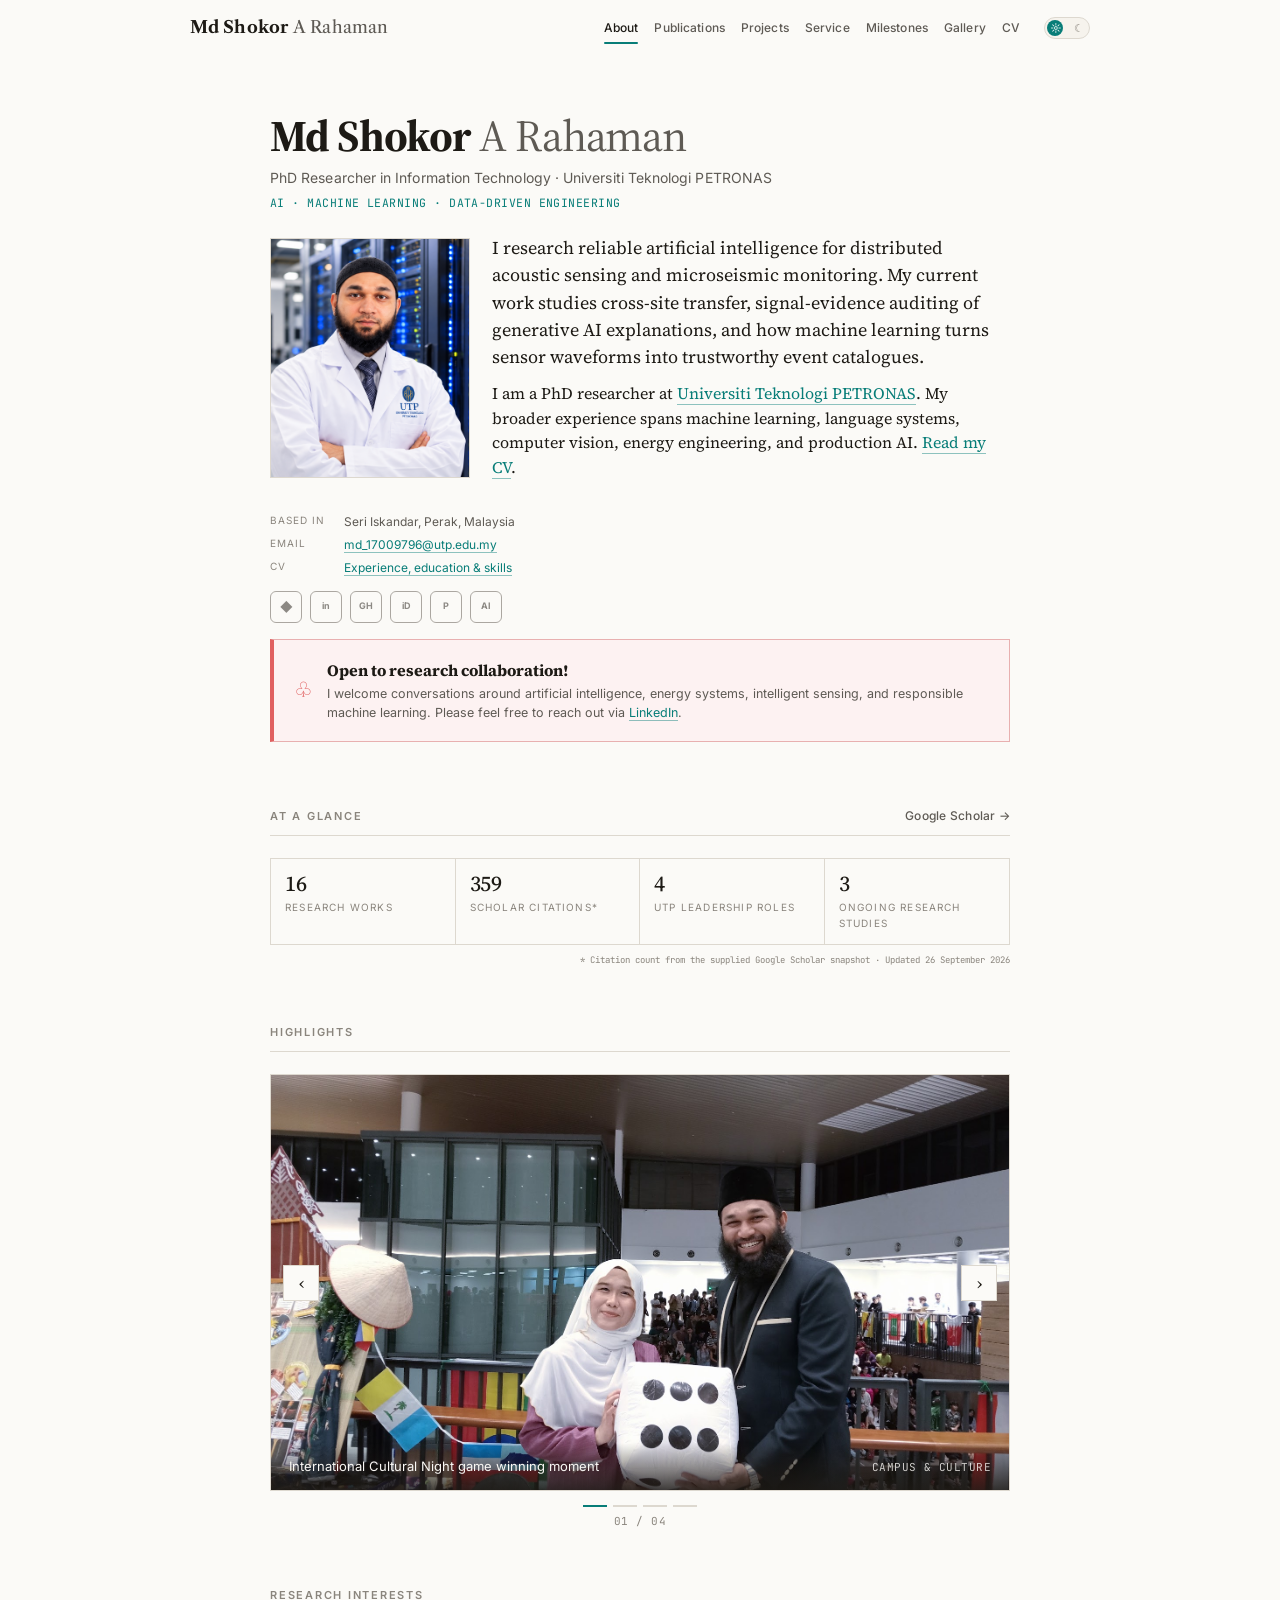
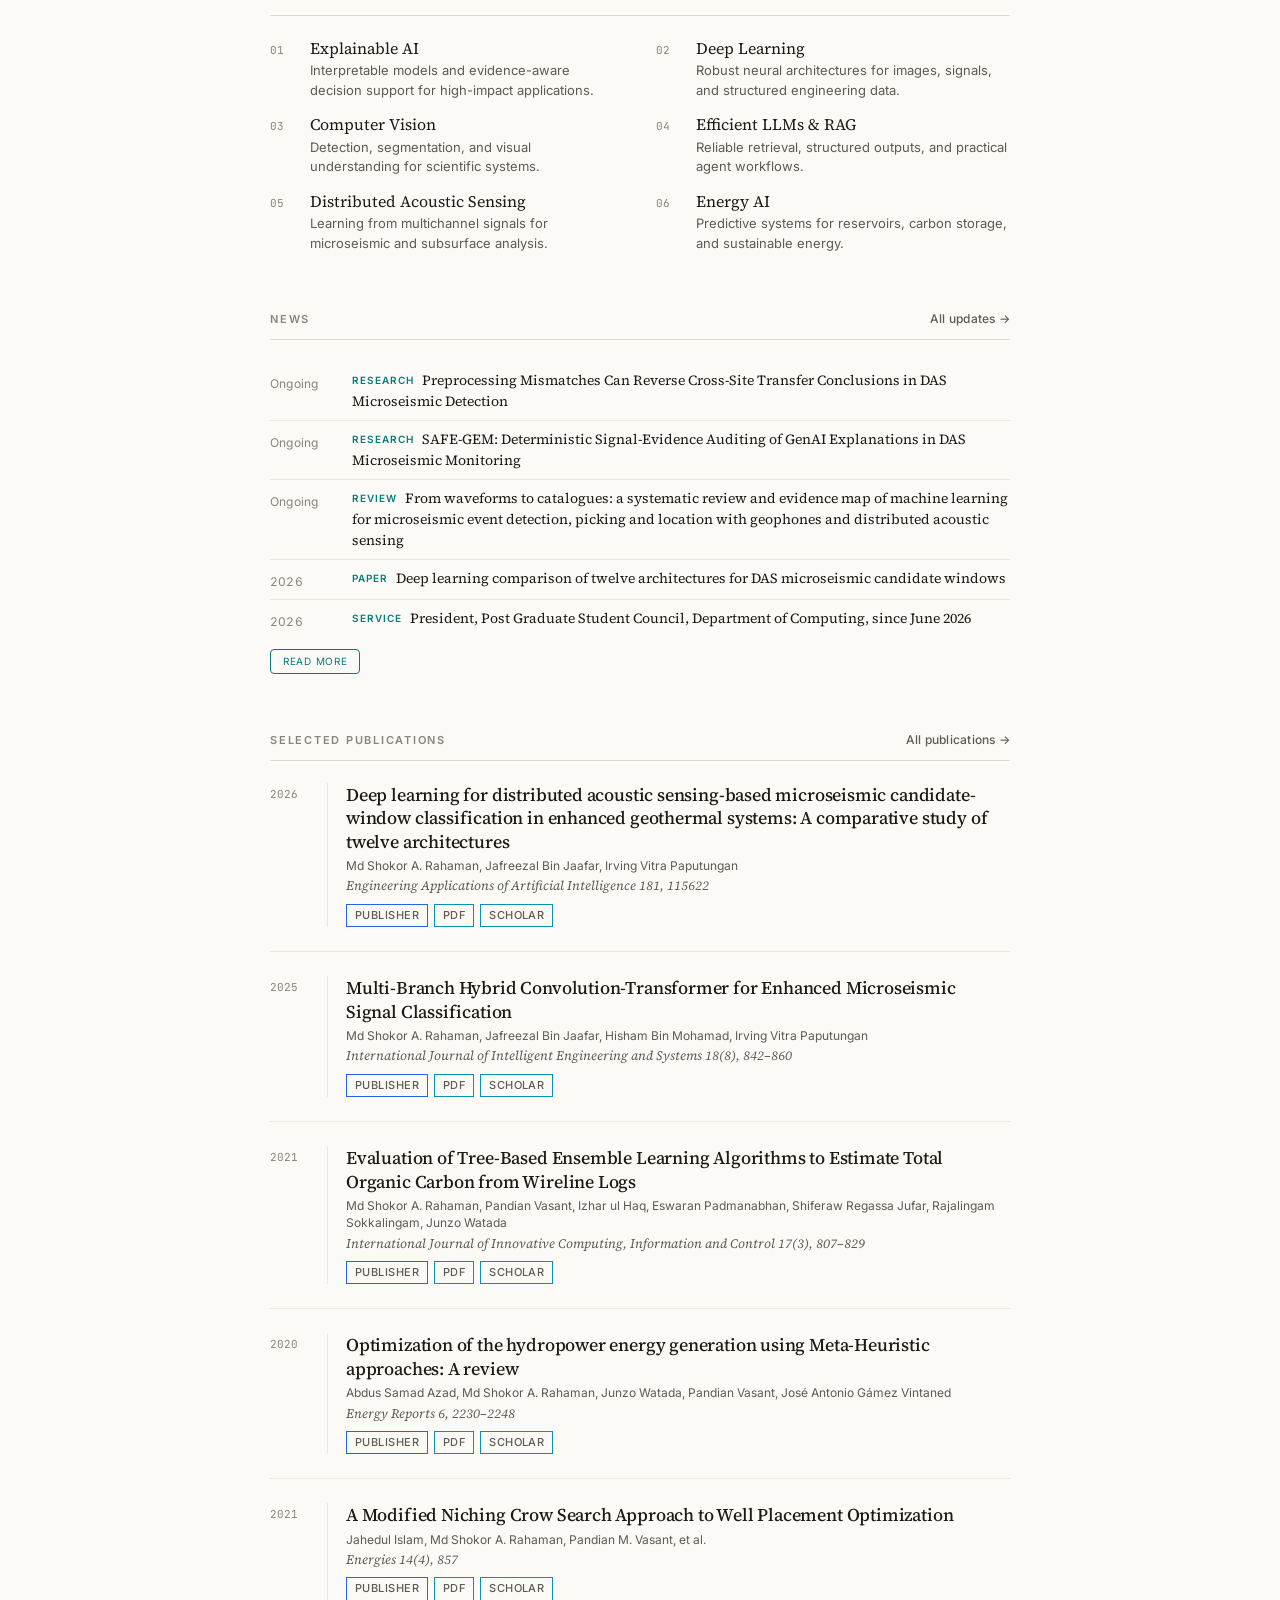
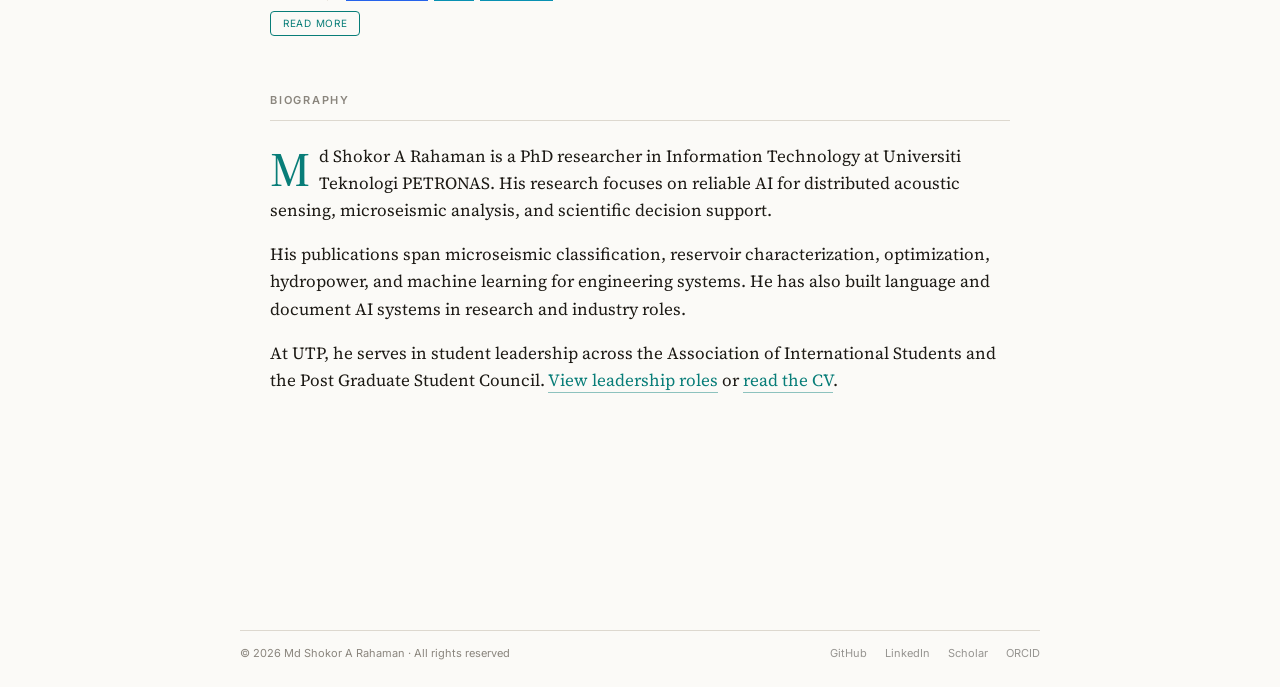
==== index.html @ 9e991de4 "Add cultural, Merdeka, and PGSC gallery photos" ====
<!DOCTYPE html>

<html lang="en">
<head>
<meta charset="utf-8"/>
<meta content="width=device-width, initial-scale=1" name="viewport"/>
<meta content="Md Shokor A Rahaman — PhD researcher in artificial intelligence, machine learning, and data-driven engineering." name="description"/>
<meta content="#fbfaf7" name="theme-color"/>
<title>Md Shokor A Rahaman — AI Researcher</title>
<link href="https://fonts.googleapis.com" rel="preconnect"/>
<link crossorigin="" href="https://fonts.gstatic.com" rel="preconnect"/>
<link href="https://fonts.googleapis.com/css2?family=Inter:wght@400;500;600;700&amp;family=JetBrains+Mono:wght@400;500&amp;family=Libre+Caslon+Text:wght@400;700&amp;family=Source+Serif+4:opsz,wght@8..60,300;8..60,400;8..60,500;8..60,600;8..60,700&amp;display=swap" rel="stylesheet"/>
<link href="data:image/svg+xml,%3Csvg xmlns='http://www.w3.org/2000/svg' viewBox='0 0 64 64'%3E%3Crect width='64' height='64' rx='12' fill='%23007f79'/%3E%3Cpath d='M15 43V21h7l10 12 10-12h7v22h-7V31L32 42 22 31v12z' fill='white'/%3E%3C/svg%3E" rel="icon" type="image/svg+xml"/>
<link href="./styles.css" rel="stylesheet"/>
<script defer="" src="./script.js"></script>
</head>
<body>
<a class="skip-link" href="#main">Skip to content</a>
<header class="mobile-header mobile-only">
<div aria-hidden="true" style="width:32px"></div>
<a aria-label="Md Shokor A Rahaman, home" class="brand-name mobile-brand" href="/md-shokor-portfolio/"><span class="brand-first">Md Shokor</span> <span class="brand-last">A Rahaman</span></a>
<button aria-checked="false" aria-label="Toggle theme" class="theme-switch is-light" role="switch" type="button">
<span class="theme-switch-thumb"></span><span aria-hidden="true" class="theme-switch-icon theme-switch-sun">☼</span><span aria-hidden="true" class="theme-switch-icon theme-switch-moon">☾</span>
</button>
</header>
<div aria-hidden="true" class="mobile-only mobile-spacer"></div>
<nav aria-label="Mobile navigation" class="liquid-glass-nav mobile-only">
<a class="lg-item active" href="/md-shokor-portfolio/">
<svg aria-hidden="true" viewbox="0 0 24 24"><path d="M3 10.5 12 3l9 7.5V21h-6v-7H9v7H3z"></path></svg><span>About</span>
</a>
<a class="lg-item" href="/md-shokor-portfolio/publications/">
<svg aria-hidden="true" viewbox="0 0 24 24"><path d="M6 3h9l3 3v15H6zM9 10h6M9 14h6M9 18h4"></path></svg><span>Papers</span>
</a>
<a class="lg-item" href="/md-shokor-portfolio/projects/">
<svg aria-hidden="true" viewbox="0 0 24 24"><path d="M4 4h6v6H4zM14 4h6v6h-6zM4 14h6v6H4zM14 14h6v6h-6z"></path></svg><span>Projects</span>
</a>
<a class="lg-item" href="/md-shokor-portfolio/service/">
<svg aria-hidden="true" viewbox="0 0 24 24"><path d="M12 3v18M5 8h14M6 8l-3 6h6zM18 8l-3 6h6z"></path></svg><span>Service</span>
</a>
<button aria-controls="mobile-more-menu" aria-expanded="false" class="lg-item more-menu-button" type="button">
<svg aria-hidden="true" viewbox="0 0 24 24"><path d="M4 6h16M4 12h16M4 18h16"></path></svg><span>More</span>
</button>
</nav>
<div class="mobile-more-menu mobile-only" hidden="" id="mobile-more-menu"><a href="/md-shokor-portfolio/news/">News</a><a href="/md-shokor-portfolio/awards/">Milestones</a><a href="/md-shokor-portfolio/gallery/">Gallery</a><a href="/md-shokor-portfolio/cv/">CV</a></div>
<header class="site-header desktop-only">
<div class="site-header-inner">
<a aria-label="Md Shokor A Rahaman, home" class="brand-name" href="/md-shokor-portfolio/"><span class="brand-first">Md Shokor</span> <span class="brand-last">A Rahaman</span></a>
<nav aria-label="Primary navigation" class="nav-primary">
<a class="active" href="/md-shokor-portfolio/">About</a>
<a href="/md-shokor-portfolio/publications/">Publications</a>
<a href="/md-shokor-portfolio/projects/">Projects</a>
<a href="/md-shokor-portfolio/service/">Service</a>
<a href="/md-shokor-portfolio/awards/">Milestones</a>
<a href="/md-shokor-portfolio/gallery/">Gallery</a>
<a href="/md-shokor-portfolio/cv/">CV</a><button aria-checked="false" aria-label="Toggle theme" class="theme-switch is-light" role="switch" type="button">
<span class="theme-switch-thumb"></span><span aria-hidden="true" class="theme-switch-icon theme-switch-sun">☼</span><span aria-hidden="true" class="theme-switch-icon theme-switch-moon">☾</span>
</button>
</nav>
</div>
</header>
<main id="main">
<section class="intro-section" id="about">
<h1><span class="brand-first">Md Shokor</span> <span class="brand-last">A Rahaman</span></h1>
<div class="academic-line">PhD Researcher in Information Technology · Universiti Teknologi PETRONAS</div>
<div class="fellow-line">AI · MACHINE LEARNING · DATA-DRIVEN ENGINEERING</div>
<div class="intro-flow">
<div class="portrait-frame"><img alt="Portrait of Md Shokor A Rahaman in a research setting" height="240" src="./assets/shokor-ai-research-profile.png" width="200"/></div>
<p class="home-intro-lead">I research reliable artificial intelligence for distributed acoustic sensing and microseismic monitoring. My current work studies cross-site transfer, signal-evidence auditing of generative AI explanations, and how machine learning turns sensor waveforms into trustworthy event catalogues.</p>
<p class="home-intro-sub">I am a PhD researcher at <a href="https://www.utp.edu.my/" rel="noreferrer" target="_blank">Universiti Teknologi PETRONAS</a>. My broader experience spans machine learning, language systems, computer vision, energy engineering, and production AI. <a href="/md-shokor-portfolio/cv/">Read my CV</a>.</p>
<div class="clear-float"></div>
</div>
<div class="profile-lines"><div><span>BASED IN</span><p>Seri Iskandar, Perak, Malaysia</p></div><div><span>EMAIL</span><p><a href="mailto:md_17009796@utp.edu.my">md_17009796@utp.edu.my</a></p></div><div><span>CV</span><p><a href="/md-shokor-portfolio/cv/">Experience, education &amp; skills</a></p></div></div>
<div aria-label="Academic and social profiles" class="social-icons">
<a class="social-icon-box" href="https://scholar.google.com/citations?user=Iqpq2h4AAAAJ" rel="noreferrer" target="_blank" title="Google Scholar"><span>◆</span></a>
<a class="social-icon-box social-icon-text" href="https://www.linkedin.com/in/md-shokor-a-rahaman-ba7bbb101/" rel="noreferrer" target="_blank" title="LinkedIn"><span>in</span></a>
<a class="social-icon-box social-icon-text" href="https://github.com/shokor103072" rel="noreferrer" target="_blank" title="GitHub"><span>GH</span></a>
<a class="social-icon-box social-icon-text" href="https://orcid.org/0000-0002-2824-8951" rel="noreferrer" target="_blank" title="ORCID"><span>iD</span></a>
<a class="social-icon-box social-icon-text" href="/md-shokor-portfolio/publications/" title="Publications"><span>P</span></a>
<a class="social-icon-box social-icon-text" href="/md-shokor-portfolio/projects/" title="Projects"><span>AI</span></a>
</div>
<div class="announcement-box">
<span aria-hidden="true" class="announcement-icon">♧</span>
<div><strong>Open to research collaboration!</strong><p>I welcome conversations around artificial intelligence, energy systems, intelligent sensing, and responsible machine learning. Please feel free to reach out via <a href="https://www.linkedin.com/in/md-shokor-a-rahaman-ba7bbb101/" rel="noreferrer" target="_blank">LinkedIn</a>.</p></div>
</div>
</section>
<section aria-labelledby="stats-title" class="page-section stats-section">
<h2 class="sec-h2" id="stats-title"><span>At a glance</span><a class="more" href="https://scholar.google.com/citations?user=Iqpq2h4AAAAJ" rel="noreferrer" target="_blank">Google Scholar →</a></h2>
<div class="stats-row">
<div class="stat-cell"><div class="stat-val">16</div><div class="stat-lbl">Research works</div></div>
<div class="stat-cell"><div class="stat-val">359</div><div class="stat-lbl">Scholar citations*</div></div>
<div class="stat-cell"><div class="stat-val">4</div><div class="stat-lbl">UTP leadership roles</div></div>
<div class="stat-cell"><div class="stat-val">3</div><div class="stat-lbl">Ongoing research studies</div></div>
</div>
<div class="updated-line">* Citation count from the supplied Google Scholar snapshot · Updated 26 September 2026</div>
</section>
<section aria-labelledby="highlights-title" class="page-section" id="gallery">
<h2 class="sec-h2" id="highlights-title"><span>Highlights</span></h2>
<div aria-label="Research highlights" aria-roledescription="carousel" class="slider" role="region">
<div class="slider-track"><figure class="slide photo-highlight-slide"><img alt="A game winning moment during an International Cultural Night and Bangladesh Chapter, AIS gathering." fetchpriority="high" src="./assets/gallery/international-cultural-night-win.png"/><figcaption class="slide-caption"><span>International Cultural Night game winning moment</span><span class="slide-where">CAMPUS &amp; CULTURE</span></figcaption></figure><figure class="slide photo-highlight-slide"><img alt="With friends in front of An Nur Mosque for Eid ul Fitr." loading="lazy" src="./assets/gallery/eid-an-nur-mosque.png"/><figcaption class="slide-caption"><span>Eid ul Fitr in front of An Nur Mosque</span><span class="slide-where">COMMUNITY</span></figcaption></figure><figure class="slide photo-highlight-slide"><img alt="A group moment with fellow participants at the Merdeka rally." loading="lazy" src="./assets/gallery/merdeka-rally-group.png"/><figcaption class="slide-caption"><span>Merdeka rally participation</span><span class="slide-where">MALAYSIA</span></figcaption></figure><figure class="slide photo-highlight-slide"><img alt="A group moment during a Department of Computing Postgraduate Student Council activity." loading="lazy" src="./assets/gallery/dc-pgsc-group.png"/><figcaption class="slide-caption"><span>Department of Computing PGSC activity</span><span class="slide-where">STUDENT LEADERSHIP</span></figcaption></figure></div>
<button aria-label="Previous highlight" class="slider-nav-btn slider-prev" type="button">‹</button>
<button aria-label="Next highlight" class="slider-nav-btn slider-next" type="button">›</button>
</div>
<div aria-label="Choose a highlight" class="slider-dots">
<button aria-label="Go to slide 1" class="slider-dot active" type="button"></button><button aria-label="Go to slide 2" class="slider-dot" type="button"></button><button aria-label="Go to slide 3" class="slider-dot" type="button"></button><button aria-label="Go to slide 4" class="slider-dot" type="button"></button>
</div>
<div class="slider-counter"><span class="slide-current">01</span> / 04</div>
</section>
<section aria-labelledby="interests-title" class="page-section" id="projects">
<h2 class="sec-h2" id="interests-title"><span>Research interests</span></h2>
<div class="interests-grid">
<article class="interest-item"><span class="interest-num">01</span><h3 class="interest-name">Explainable AI</h3><p class="interest-desc">Interpretable models and evidence-aware decision support for high-impact applications.</p></article>
<article class="interest-item"><span class="interest-num">02</span><h3 class="interest-name">Deep Learning</h3><p class="interest-desc">Robust neural architectures for images, signals, and structured engineering data.</p></article>
<article class="interest-item"><span class="interest-num">03</span><h3 class="interest-name">Computer Vision</h3><p class="interest-desc">Detection, segmentation, and visual understanding for scientific systems.</p></article>
<article class="interest-item"><span class="interest-num">04</span><h3 class="interest-name">Efficient LLMs &amp; RAG</h3><p class="interest-desc">Reliable retrieval, structured outputs, and practical agent workflows.</p></article>
<article class="interest-item"><span class="interest-num">05</span><h3 class="interest-name">Distributed Acoustic Sensing</h3><p class="interest-desc">Learning from multichannel signals for microseismic and subsurface analysis.</p></article>
<article class="interest-item"><span class="interest-num">06</span><h3 class="interest-name">Energy AI</h3><p class="interest-desc">Predictive systems for reservoirs, carbon storage, and sustainable energy.</p></article>
</div>
</section>
<section aria-labelledby="news-title" class="page-section" id="service">
<h2 class="sec-h2" id="news-title"><span>News</span><a class="more" href="/md-shokor-portfolio/news/">All updates →</a></h2>
<div class="news-list"><article class="news-row"><time class="news-date">Ongoing</time><div class="news-body"><span class="news-tag">Research</span>Preprocessing Mismatches Can Reverse Cross-Site Transfer Conclusions in DAS Microseismic Detection</div></article><article class="news-row"><time class="news-date">Ongoing</time><div class="news-body"><span class="news-tag">Research</span>SAFE-GEM: Deterministic Signal-Evidence Auditing of GenAI Explanations in DAS Microseismic Monitoring</div></article><article class="news-row"><time class="news-date">Ongoing</time><div class="news-body"><span class="news-tag">Review</span>From waveforms to catalogues: a systematic review and evidence map of machine learning for microseismic event detection, picking and location with geophones and distributed acoustic sensing</div></article><article class="news-row"><time class="news-date">2026</time><div class="news-body"><span class="news-tag">Paper</span>Deep learning comparison of twelve architectures for DAS microseismic candidate windows</div></article><article class="news-row"><time class="news-date">2026</time><div class="news-body"><span class="news-tag">Service</span>President, Post Graduate Student Council, Department of Computing, since June 2026</div></article></div>
<button aria-expanded="false" class="news-more-btn" type="button">Read more</button>
</section>
<section aria-labelledby="publications-title" class="page-section" id="publications">
<h2 class="sec-h2" id="publications-title"><span>Selected publications</span><a class="more" href="/md-shokor-portfolio/publications/">All publications →</a></h2>
<div class="selected-publications"><article class="sel-pub-item"><div class="sel-pub-year">2026</div><div><h3 class="sel-pub-title">Deep learning for distributed acoustic sensing-based microseismic candidate-window classification in enhanced geothermal systems: A comparative study of twelve architectures</h3><p class="sel-pub-authors">Md Shokor A. Rahaman, Jafreezal Bin Jaafar, Irving Vitra Paputungan</p><p class="sel-pub-venue">Engineering Applications of Artificial Intelligence 181, 115622</p><div class="pub-links"><a class="pub-link-doi" href="https://doi.org/10.1016/j.engappai.2026.115622" rel="noreferrer" target="_blank">Publisher</a><a class="pub-link-project" href="/md-shokor-portfolio/assets/papers/das-microseismic-twelve-architectures.pdf" rel="noreferrer" target="_blank">PDF</a><a class="pub-link-project" href="https://scholar.google.com/citations?view_op=view_citation&amp;hl=en&amp;user=Iqpq2h4AAAAJ&amp;citation_for_view=Iqpq2h4AAAAJ:jL-93Qbq4QoC" rel="noreferrer" target="_blank">Scholar</a></div></div></article><article class="sel-pub-item"><div class="sel-pub-year">2025</div><div><h3 class="sel-pub-title">Multi-Branch Hybrid Convolution-Transformer for Enhanced Microseismic Signal Classification</h3><p class="sel-pub-authors">Md Shokor A. Rahaman, Jafreezal Bin Jaafar, Hisham Bin Mohamad, Irving Vitra Paputungan</p><p class="sel-pub-venue">International Journal of Intelligent Engineering and Systems 18(8), 842–860</p><div class="pub-links"><a class="pub-link-doi" href="https://doi.org/10.22266/ijies2025.0930.51" rel="noreferrer" target="_blank">Publisher</a><a class="pub-link-project" href="https://inass.org/wp-content/uploads/2025/04/2025093051-2.pdf" rel="noreferrer" target="_blank">PDF</a><a class="pub-link-project" href="https://scholar.google.com/citations?view_op=view_citation&amp;hl=en&amp;user=Iqpq2h4AAAAJ&amp;citation_for_view=Iqpq2h4AAAAJ:_Qo2XoVZTnwC" rel="noreferrer" target="_blank">Scholar</a></div></div></article><article class="sel-pub-item"><div class="sel-pub-year">2021</div><div><h3 class="sel-pub-title">Evaluation of Tree-Based Ensemble Learning Algorithms to Estimate Total Organic Carbon from Wireline Logs</h3><p class="sel-pub-authors">Md Shokor A. Rahaman, Pandian Vasant, Izhar ul Haq, Eswaran Padmanabhan, Shiferaw Regassa Jufar, Rajalingam Sokkalingam, Junzo Watada</p><p class="sel-pub-venue">International Journal of Innovative Computing, Information and Control 17(3), 807–829</p><div class="pub-links"><a class="pub-link-doi" href="https://doi.org/10.24507/ijicic.17.03.807" rel="noreferrer" target="_blank">Publisher</a><a class="pub-link-project" href="/md-shokor-portfolio/assets/papers/toc-tree-ensembles.pdf" rel="noreferrer" target="_blank">PDF</a><a class="pub-link-project" href="https://scholar.google.com/citations?view_op=view_citation&amp;hl=en&amp;user=Iqpq2h4AAAAJ&amp;citation_for_view=Iqpq2h4AAAAJ:ZeXyd9-uunAC" rel="noreferrer" target="_blank">Scholar</a></div></div></article><article class="sel-pub-item"><div class="sel-pub-year">2020</div><div><h3 class="sel-pub-title">Optimization of the hydropower energy generation using Meta-Heuristic approaches: A review</h3><p class="sel-pub-authors">Abdus Samad Azad, Md Shokor A. Rahaman, Junzo Watada, Pandian Vasant, José Antonio Gámez Vintaned</p><p class="sel-pub-venue">Energy Reports 6, 2230–2248</p><div class="pub-links"><a class="pub-link-doi" href="https://doi.org/10.1016/j.egyr.2020.08.009" rel="noreferrer" target="_blank">Publisher</a><a class="pub-link-project" href="/md-shokor-portfolio/assets/papers/hydropower-metaheuristics-review.pdf" rel="noreferrer" target="_blank">PDF</a><a class="pub-link-project" href="https://scholar.google.com/citations?view_op=view_citation&amp;hl=en&amp;user=Iqpq2h4AAAAJ&amp;citation_for_view=Iqpq2h4AAAAJ:qxL8FJ1GzNcC" rel="noreferrer" target="_blank">Scholar</a></div></div></article><article class="sel-pub-item"><div class="sel-pub-year">2021</div><div><h3 class="sel-pub-title">A Modified Niching Crow Search Approach to Well Placement Optimization</h3><p class="sel-pub-authors">Jahedul Islam, Md Shokor A. Rahaman, Pandian M. Vasant, et al.</p><p class="sel-pub-venue">Energies 14(4), 857</p><div class="pub-links"><a class="pub-link-doi" href="https://doi.org/10.3390/en14040857" rel="noreferrer" target="_blank">Publisher</a><a class="pub-link-project" href="/md-shokor-portfolio/assets/papers/well-placement-crow-search.pdf" rel="noreferrer" target="_blank">PDF</a><a class="pub-link-project" href="https://scholar.google.com/citations?view_op=view_citation&amp;hl=en&amp;user=Iqpq2h4AAAAJ&amp;citation_for_view=Iqpq2h4AAAAJ:mVmsd5A6BfQC" rel="noreferrer" target="_blank">Scholar</a></div></div></article></div>
<a class="outline-more" href="/md-shokor-portfolio/publications/">Read more</a>
</section>
<section aria-labelledby="biography-title" class="page-section" id="biography">
<h2 class="sec-h2" id="biography-title"><span>Biography</span></h2>
<div class="bio-copy"><p class="bio-text bio-dropcap">Md Shokor A Rahaman is a PhD researcher in Information Technology at Universiti Teknologi PETRONAS. His research focuses on reliable AI for distributed acoustic sensing, microseismic analysis, and scientific decision support.</p><p class="bio-text">His publications span microseismic classification, reservoir characterization, optimization, hydropower, and machine learning for engineering systems. He has also built language and document AI systems in research and industry roles.</p><p class="bio-text">At UTP, he serves in student leadership across the Association of International Students and the Post Graduate Student Council. <a href="/md-shokor-portfolio/service/">View leadership roles</a> or <a href="/md-shokor-portfolio/cv/">read the CV</a>.</p></div>
</section>
</main>
<footer class="site-footer desktop-only">
<div class="footer-inner"><span class="footer-copy">© <span id="year">2026</span> Md Shokor A Rahaman · All rights reserved</span><div class="footer-socials"><a href="https://github.com/shokor103072" rel="noreferrer" target="_blank">GitHub</a><a href="https://www.linkedin.com/in/md-shokor-a-rahaman-ba7bbb101/" rel="noreferrer" target="_blank">LinkedIn</a><a href="https://scholar.google.com/citations?user=Iqpq2h4AAAAJ" rel="noreferrer" target="_blank">Scholar</a><a href="https://orcid.org/0000-0002-2824-8951" rel="noreferrer" target="_blank">ORCID</a></div></div>
</footer>
</body>
</html>
---- styles.css ----
:root {
  color-scheme: light;
  --bg: #fbfaf7;
  --paper: #f6f3ed;
  --ink: #1d1a15;
  --ink-soft: #5e5a54;
  --ink-mute: #8a857d;
  --rule: #ddd8cf;
  --rule-soft: #ebe7df;
  --accent-color: #087d78;
  --font-serif: "Source Serif 4", "Times New Roman", serif;
  --font-heading: "Source Serif 4", "Times New Roman", serif;
  --font-brand: "Libre Caslon Text", Georgia, serif;
  --font-sans: "Inter", Arial, sans-serif;
  --font-mono: "JetBrains Mono", Consolas, monospace;
}

html.dark {
  color-scheme: dark;
  --bg: #121615;
  --paper: #191e1c;
  --ink: #f2f0e9;
  --ink-soft: #b8bbb5;
  --ink-mute: #858b86;
  --rule: #343b37;
  --rule-soft: #282f2c;
  --accent-color: #54bdb6;
}

* { box-sizing: border-box; }
html { scroll-behavior: smooth; scroll-padding-top: 72px; }
body {
  margin: 0;
  background: var(--bg);
  color: var(--ink);
  font-family: var(--font-serif);
  font-size: 17px;
  font-weight: 400;
  line-height: 1.6;
  transition: background-color .2s ease, color .2s ease;
}
a { color: var(--accent-color); text-decoration: none; border-bottom: 1px solid color-mix(in srgb, var(--accent-color) 45%, transparent); }
a:hover { border-bottom-color: var(--accent-color); }
button { font: inherit; }
h1, h2, h3, p, figure { margin-top: 0; }
::selection { background: color-mix(in srgb, var(--accent-color) 24%, transparent); }

.skip-link { position: fixed; z-index: 100; top: 8px; left: 8px; transform: translateY(-150%); background: var(--ink); color: var(--bg); padding: 7px 11px; font-family: var(--font-sans); font-size: 12px; }
.skip-link:focus { transform: none; }
.mobile-only { display: none !important; }

.site-header {
  position: sticky;
  top: 0;
  z-index: 40;
  width: 100%;
  background: color-mix(in srgb, var(--bg) 88%, transparent);
  backdrop-filter: blur(16px) saturate(160%);
  border-bottom: 1px solid transparent;
  transition: border-color .25s, box-shadow .25s;
}
.site-header.scrolled { border-bottom-color: var(--rule); box-shadow: 0 1px 8px rgba(29,26,21,.04); }
.site-header-inner { max-width: 960px; height: 56px; margin: 0 auto; padding: 0 30px; display: flex; align-items: center; justify-content: space-between; font-family: var(--font-sans); font-size: 12px; letter-spacing: .01em; }
a.brand-name, a.brand-name:hover { display: flex; align-items: baseline; gap: 5px; border: none; color: inherit; }
.brand-name { font-family: var(--font-brand); }
.brand-name .brand-first, .brand-name .brand-last { font-size: 17px; }
.brand-first { color: var(--ink); font-weight: 700; }
.brand-last { color: var(--ink-soft); font-weight: 400; }
.nav-primary { display: flex; align-items: center; gap: 16px; }
.nav-primary a { position: relative; padding: 4px 0; color: var(--ink-soft); border: none; font-weight: 500; transition: color .15s; }
.nav-primary a:hover, .nav-primary a.active { color: var(--ink); }
.nav-primary a.active::after { content: ""; position: absolute; left: 0; right: 0; bottom: -2px; height: 2px; border-radius: 1px; background: var(--accent-color); }

.theme-switch { position: relative; display: inline-flex; align-items: center; justify-content: space-between; width: 46px; height: 22px; margin-left: 8px; padding: 0 5px; border: 1px solid var(--rule); border-radius: 999px; background: var(--paper); color: var(--ink-mute); cursor: pointer; transition: border-color .15s, background .2s; }
.theme-switch:hover { border-color: var(--accent-color); }
.theme-switch-thumb { position: absolute; z-index: 1; top: 2px; left: 2px; width: 16px; height: 16px; border-radius: 50%; background: var(--accent-color); transition: transform .22s cubic-bezier(.5,.05,.2,1); }
.theme-switch.is-dark .theme-switch-thumb { transform: translateX(22px); }
.theme-switch-icon { position: relative; z-index: 2; pointer-events: none; font-family: var(--font-sans); font-size: 11px; line-height: 1; transition: color .2s; }
.theme-switch.is-light .theme-switch-sun, .theme-switch.is-dark .theme-switch-moon { color: #fff; }

main { max-width: 820px; margin: 0 auto; padding: 56px 40px 120px; }
.intro-section { margin-bottom: 64px; }
h1 { margin-bottom: 8px; font-size: 44px; font-weight: 400; line-height: 1.05; letter-spacing: -.025em; }
h1 .brand-first, h1 .brand-last { font-size: 44px; }
.academic-line { margin-bottom: 4px; color: var(--ink-soft); font-family: var(--font-sans); font-size: 14px; letter-spacing: .005em; }
.fellow-line { margin-bottom: 22px; color: var(--accent-color); font-family: var(--font-mono); font-size: 11.5px; letter-spacing: .04em; text-transform: uppercase; }
.intro-flow { font-size: 0; }
.portrait-frame { position: relative; float: left; width: 200px; height: 240px; margin: 4px 22px 8px 0; overflow: hidden; border: 1px solid var(--rule); background: var(--paper); }
.portrait-frame img { display: block; width: 100%; height: 100%; object-fit: cover; }
.home-intro-lead { margin-bottom: 10px; color: var(--ink); font-size: 18px; line-height: 1.52; }
.home-intro-sub { margin-bottom: 10px; color: var(--ink); font-size: 16px; line-height: 1.55; }
.clear-float { clear: both; }
.profile-lines { margin-top: 22px; font-family: var(--font-sans); font-size: 12px; }
.profile-lines > div { display: grid; grid-template-columns: 74px 1fr; gap: 0; margin-bottom: 4px; }
.profile-lines span { color: var(--ink-mute); font-size: 10px; letter-spacing: .1em; }
.profile-lines p { margin: 0; color: var(--ink-soft); }
.social-icons { display: flex; flex-wrap: wrap; gap: 8px; margin-top: 13px; }
.social-icon-box { display: inline-flex; align-items: center; justify-content: center; width: 32px; height: 32px; border: 1px solid var(--ink-mute) !important; border-radius: 6px; color: var(--ink-soft); opacity: .7; transition: opacity .15s, border-color .15s, color .15s, background .15s; }
.social-icon-box:hover { opacity: 1; color: var(--accent-color); background: color-mix(in srgb, var(--accent-color) 10%, transparent); border-color: var(--accent-color) !important; }
.social-icon-text { font-family: var(--font-sans); font-size: 9px; font-weight: 700; }
.announcement-box { --announcement-accent: #e06060; display: flex; align-items: center; gap: 14px; margin-top: 16px; padding: 18px 20px; border: 1.5px solid #e8b0b0; border-left: 4px solid var(--announcement-accent); background: #fdf2f2; }
.dark .announcement-box { border-color: rgba(220,80,80,.35); border-left-color: #e06060; background: rgba(220,80,80,.08); }
.announcement-icon { color: var(--announcement-accent); font-family: var(--font-sans); font-size: 21px; }
.announcement-box strong { display: block; margin-bottom: 2px; font-size: 16px; }
.announcement-box p { margin: 0; font-family: var(--font-sans); font-size: 12.5px; line-height: 1.5; color: var(--ink-soft); }

.page-section { margin-bottom: 56px; }
.sec-h2 { display: flex; align-items: baseline; justify-content: space-between; margin-bottom: 22px; padding-bottom: 10px; border-bottom: 1px solid var(--rule); color: var(--ink-mute); font-family: var(--font-sans); font-size: 11px; font-weight: 600; letter-spacing: .16em; line-height: 1.6; text-transform: uppercase; }
.sec-h2 .more { border: none; color: var(--ink-soft); font-size: 12px; font-weight: 500; letter-spacing: .02em; text-transform: none; }
.sec-h2 .more:hover { color: var(--accent-color); }
.stats-row { display: grid; grid-template-columns: repeat(4,1fr); gap: 0; border: 1px solid var(--rule); }
.stat-cell { padding: 13px 14px; border-right: 1px solid var(--rule); }
.stat-cell:last-child { border-right: none; }
.stat-val { color: var(--ink); font-family: var(--font-heading); font-size: 22px; font-weight: 500; line-height: 1; letter-spacing: -.02em; }
.stat-val sup { position: relative; top: -.6em; margin-left: 1px; color: var(--accent-color); font-size: 12px; }
.stat-lbl { margin-top: 5px; color: var(--ink-mute); font-family: var(--font-sans); font-size: 10px; letter-spacing: .12em; text-transform: uppercase; }
.updated-line { margin-top: 8px; color: var(--ink-mute); font-family: var(--font-mono); font-size: 9px; text-align: right; }

.slider { position: relative; overflow: hidden; border: 1px solid var(--rule); background: var(--paper); }
.slider-track { display: flex; aspect-ratio: 16/9; transition: transform .55s cubic-bezier(.7,.05,.2,1); }
.slide { position: relative; flex: 0 0 100%; width: 100%; aspect-ratio: 16/9; margin: 0; overflow: hidden; }
.profile-slide { background: #dfe8e5; }
.profile-slide::before { content: "RESEARCH · ENGINEERING"; position: absolute; z-index: 1; left: 38px; top: 54px; color: var(--accent-color); font-family: var(--font-mono); font-size: 11px; letter-spacing: .12em; }
.profile-slide::after { content: "Artificial\A Intelligence"; white-space: pre; position: absolute; z-index: 1; left: 38px; top: 82px; color: #18302e; font-family: var(--font-heading); font-size: 48px; line-height: 1.02; letter-spacing: -.035em; }
.profile-slide img { display: block; width: 52%; height: 100%; margin-left: auto; object-fit: cover; object-position: center 28%; filter: saturate(.82) contrast(.98); }
.event-slide { display: flex; align-items: center; justify-content: center; background: linear-gradient(120deg,#203636,#c7baa4); }
.event-slide img { width: auto; max-width: 100%; height: 100%; object-fit: contain; }
.photo-highlight-slide { background: #1d302f; }
.photo-highlight-slide img { display: block; width: 100%; height: 100%; object-fit: cover; }
.slide-caption { position: absolute; left: 0; right: 0; bottom: 0; display: flex; align-items: flex-end; justify-content: space-between; gap: 16px; padding: 14px 18px; color: #faf8f5; background: linear-gradient(transparent, rgba(29,26,21,.82)); font-family: var(--font-sans); font-size: 13px; line-height: 1.45; }
.slide-where { opacity: .8; font-family: var(--font-mono); font-size: 11px; letter-spacing: .04em; white-space: nowrap; }
.slider-nav-btn { position: absolute; top: 50%; display: flex; align-items: center; justify-content: center; width: 36px; height: 36px; border: 1px solid var(--rule); background: var(--bg); color: var(--ink); font-family: var(--font-heading); font-size: 18px; line-height: 1; cursor: pointer; transform: translateY(-50%); transition: all .15s; }
.slider-prev { left: 12px; }
.slider-next { right: 12px; }
.slider-nav-btn:hover { color: var(--accent-color); border-color: var(--accent-color); }
.slider-dots { display: flex; justify-content: center; gap: 6px; margin-top: 14px; }
.slider-dot { width: 24px; height: 2px; padding: 0; border: none; background: var(--rule); cursor: pointer; transition: background .2s; }
.slider-dot.active { background: var(--accent-color); }
.slider-counter { margin-top: 6px; color: var(--ink-mute); font-family: var(--font-mono); font-size: 11px; font-variant-numeric: tabular-nums; letter-spacing: .04em; text-align: center; }
.research-slide { background: #0d2928; color: #eff9f6; }
.research-slide-co2 { background: #152b35; }
.research-slide-rag { background: #201b33; }
.research-art { position: absolute; inset: 0; display: flex; flex-direction: column; align-items: flex-start; justify-content: center; padding: 52px 72px 82px; overflow: hidden; }
.research-art::before { content: ""; position: absolute; inset: 0; opacity: .22; background-image: linear-gradient(rgba(255,255,255,.16) 1px,transparent 1px),linear-gradient(90deg,rgba(255,255,255,.16) 1px,transparent 1px); background-size: 36px 36px; mask-image: linear-gradient(to right,#000,transparent 80%); }
.art-kicker { position: relative; z-index: 1; font-family: var(--font-mono); font-size: 11px; letter-spacing: .12em; text-transform: uppercase; color: #7bd0ca; }
.research-art strong { position: relative; z-index: 1; margin-top: 5px; font-family: var(--font-heading); font-size: 54px; font-weight: 400; letter-spacing: -.035em; }
.wave-lines { position: absolute; right: 38px; top: 72px; width: 300px; height: 210px; opacity: .7; }
.wave-lines i { position: absolute; left: 0; right: 0; height: 2px; background: #65cbc4; transform-origin: center; }
.wave-lines i:nth-child(1){top:12%;transform:skewY(8deg)}.wave-lines i:nth-child(2){top:25%;transform:skewY(-13deg)}.wave-lines i:nth-child(3){top:38%;transform:skewY(15deg)}.wave-lines i:nth-child(4){top:50%;transform:skewY(-8deg)}.wave-lines i:nth-child(5){top:62%;transform:skewY(11deg)}.wave-lines i:nth-child(6){top:75%;transform:skewY(-16deg)}.wave-lines i:nth-child(7){top:88%;transform:skewY(7deg)}
.strata { position: absolute; right: -40px; bottom: 40px; width: 410px; height: 220px; border-radius: 48% 0 0 48%; opacity: .75; background: repeating-linear-gradient(170deg,#278d83 0 9px,#d1b970 10px 22px,#8a6751 23px 34px,#1e5a60 35px 48px); transform: rotate(-6deg); }
.node-map { position: absolute; right: 50px; top: 55px; width: 260px; height: 250px; background: radial-gradient(circle at center,rgba(144,112,223,.35),transparent 65%); }
.node-map::before, .node-map::after { content: ""; position: absolute; inset: 30px; border: 1px solid rgba(255,255,255,.25); transform: rotate(35deg); }.node-map::after{inset:65px;transform:rotate(-20deg)}
.node-map i { position:absolute;width:18px;height:18px;border-radius:50%;background:#a995e7;box-shadow:0 0 0 7px rgba(169,149,231,.14)}.node-map i:nth-child(1){left:20px;top:110px}.node-map i:nth-child(2){right:30px;top:35px}.node-map i:nth-child(3){right:15px;bottom:35px}.node-map i:nth-child(4){left:80px;bottom:15px}.node-map i:nth-child(5){left:120px;top:95px;background:#fff}

.interests-grid { display: grid; grid-template-columns: 1fr 1fr; gap: 14px 32px; }
.interest-item { display: grid; grid-template-columns: 28px 1fr; align-items: baseline; gap: 0 12px; }
.interest-num { padding-top: 3px; color: var(--ink-mute); font-family: var(--font-mono); font-size: 11px; letter-spacing: .04em; }
.interest-name { margin: 0; color: var(--ink); font-family: var(--font-heading); font-size: 16px; font-weight: 400; line-height: 1.35; }
.interest-desc { grid-column: 2; margin: 2px 0 0; color: var(--ink-soft); font-family: var(--font-sans); font-size: 13px; line-height: 1.5; }

.news-row { display: grid; grid-template-columns: 68px 1fr; gap: 14px; padding: 8px 0; border-bottom: 1px solid var(--rule-soft); }
.news-row:last-child { border-bottom: none; }
.news-date { padding-top: 4px; color: var(--ink-mute); font-family: var(--font-sans); font-size: 12px; font-variant-numeric: tabular-nums; letter-spacing: .02em; }
.news-body { color: var(--ink); font-size: 14px; line-height: 1.5; }
.news-new { display: inline-block; margin-right: 6px; padding: 1px 5px; border-radius: 3px; background: #e03a3a; color: white; font-family: var(--font-sans); font-size: 9px; font-weight: 700; letter-spacing: .07em; line-height: 1.4; text-transform: uppercase; vertical-align: 2px; }
.news-tag { display: inline-block; margin-right: 8px; color: var(--accent-color); font-family: var(--font-sans); font-size: 10px; font-weight: 600; letter-spacing: .1em; text-transform: uppercase; vertical-align: 1px; }
.news-links { display: flex; flex-wrap: wrap; gap: 6px; margin-top: 8px; font-family: var(--font-sans); font-size: 11px; }
.news-links a { padding: 2px 8px; border: 1px solid var(--rule); color: var(--ink-soft); font-weight: 500; letter-spacing: .04em; text-transform: uppercase; }
.news-links a:hover { color: var(--accent-color); border-color: var(--accent-color); }
.news-more-btn, .outline-more { display: inline-block; margin-top: 10px; padding: 4px 12px; border: 1px solid var(--accent-color); border-radius: 4px; background: transparent; color: var(--accent-color); font-family: var(--font-sans); font-size: 10px; letter-spacing: .07em; line-height: 1.5; text-transform: uppercase; cursor: pointer; transition: opacity .15s; }
.news-more-btn:hover, .outline-more:hover { opacity: .7; }
.news-extra.is-hidden { display: none; }

.sel-pub-item { display: grid; grid-template-columns: 58px 1fr; gap: 18px; margin-bottom: 24px; padding-bottom: 24px; border-bottom: 1px solid var(--rule-soft); }
.sel-pub-item:last-child { margin-bottom: 0; padding-bottom: 0; border-bottom: none; }
.sel-pub-year { padding-top: 3px; padding-right: 14px; border-right: 1px solid var(--rule-soft); color: var(--ink-mute); font-family: var(--font-mono); font-size: 11px; }
.sel-pub-title { margin-bottom: 4px; color: var(--ink); font-family: var(--font-heading); font-size: 18px; font-weight: 500; line-height: 1.3; letter-spacing: -.01em; }
.sel-pub-authors { margin-bottom: 3px; color: var(--ink-soft); font-family: var(--font-sans); font-size: 12px; line-height: 1.45; }
.sel-pub-venue { margin-bottom: 8px; color: var(--ink-soft); font-size: 13px; font-style: italic; line-height: 1.4; }
.pub-links { display: flex; flex-wrap: wrap; gap: 6px; font-family: var(--font-sans); font-size: 11px; }
.pub-links a { padding: 2px 8px; border: 1px solid var(--rule); color: var(--ink-soft); font-weight: 500; letter-spacing: .04em; text-transform: uppercase; transition: opacity .15s; }
.pub-links a:hover { opacity: .65; }.pub-links .pub-link-doi{border-color:#2563eb}.pub-links .pub-link-code{border-color:#16a34a}.pub-links .pub-link-project{border-color:#0891b2}

.bio-text { margin-bottom: 17px; font-size: 17px; line-height: 1.6; }
.bio-dropcap:first-letter { float: left; padding: 4px 10px 0 0; color: var(--accent-color); font-family: var(--font-heading); font-size: 48px; font-weight: 500; line-height: .95; letter-spacing: -.02em; }

.site-footer { max-width: 880px; margin: 60px auto 0; padding: 0 40px 24px; color: var(--ink-mute); font-family: var(--font-sans); font-size: 11px; }
.footer-inner { display: flex; align-items: center; justify-content: space-between; padding-top: 14px; border-top: 1px solid var(--rule); }
.footer-copy { white-space: nowrap; }
.footer-socials { display: flex; align-items: center; gap: 18px; }
.footer-socials a { border: none; color: var(--ink); opacity: .45; transition: opacity .15s; }
.footer-socials a:hover { opacity: .85; }

@media (max-width: 720px) {
  .desktop-only { display: none !important; }
  .mobile-only { display: flex !important; }
  .mobile-header { position: fixed; z-index: 50; top: 0; left: 0; right: 0; height: 52px; padding: 0 16px; align-items: center; justify-content: space-between; border-bottom: 1px solid var(--rule); background: color-mix(in srgb, var(--bg) 90%, transparent); backdrop-filter: blur(16px) saturate(160%); }
  .mobile-brand { position: absolute; left: 50%; transform: translateX(-50%); white-space: nowrap; }
  .mobile-brand .brand-first, .mobile-brand .brand-last { font-size: 15px; }
  .mobile-header .theme-switch { margin-left: 0; }
  .mobile-spacer { height: 52px; }
  .liquid-glass-nav { position: fixed; z-index: 50; left: 12px; right: 12px; bottom: calc(env(safe-area-inset-bottom,0px) + 12px); display: flex !important; align-items: center; justify-content: space-around; padding: 6px 8px 4px; border: 1px solid color-mix(in srgb, var(--ink) 12%, transparent); border-radius: 28px; background: color-mix(in srgb, var(--bg) 54%, transparent); box-shadow: 0 16px 40px rgba(29,26,21,.16),0 4px 12px rgba(29,26,21,.09),inset 0 1px rgba(255,255,255,.7); backdrop-filter: blur(28px) saturate(200%); }
  .dark .liquid-glass-nav { background: rgba(255,255,255,.12); border-color: rgba(255,255,255,.18); box-shadow: 0 16px 40px rgba(0,0,0,.55),0 4px 12px rgba(0,0,0,.3),inset 0 1px rgba(255,255,255,.22); }
  .lg-item { flex: 1; display: flex; flex-direction: column; align-items: center; gap: 2px; padding: 6px 0; border: none; color: var(--ink-soft); font-family: var(--font-sans); font-size: 9.5px; font-weight: 500; text-decoration: none; }
  .lg-item svg { width: 22px; height: 22px; fill: none; stroke: currentColor; stroke-width: 1.7; stroke-linecap: round; stroke-linejoin: round; }
  .lg-item.active { color: var(--accent-color); }
  main { width: 100%; max-width: 380px; margin: 0; padding: 56px 40px 120px; }
  .intro-section { margin-bottom: 48px; }
  h1 { font-size: 44px; line-height: 1.05; }
  h1 .brand-first, h1 .brand-last { font-size: 44px; }
  .academic-line { font-size: 13.5px; line-height: 1.55; }
  .fellow-line { margin-bottom: 22px; font-size: 11px; }
  .portrait-frame { width: 200px; height: 240px; margin-right: 14px; }
  .home-intro-lead { margin-bottom: 8px; font-size: 13.5px; line-height: 1.5; }
  .home-intro-sub { margin-bottom: 8px; font-size: 12.5px; line-height: 1.5; }
  .profile-lines { margin-top: 16px; }
  .profile-lines > div { grid-template-columns: 62px 1fr; }
  .profile-lines p { font-size: 10.5px; }
  .announcement-box { flex-direction: column; align-items: flex-start; gap: 8px; margin-top: 16px; padding: 14px 16px; }
  .announcement-box strong { font-size: 14px; }
  .announcement-box p { font-size: 11.5px; }
  .page-section { margin-bottom: 48px; }
  .sec-h2 { margin-bottom: 18px; }
  .stats-row { grid-template-columns: repeat(4,1fr); }
  .stat-cell { padding: 10px 8px; }
  .stat-val { font-size: 20px; }
  .stat-lbl { margin-top: 4px; font-size: 8px; letter-spacing: .08em; }
  .slider-nav-btn { width: 32px; height: 32px; }
  .slide-caption { padding: 10px 12px; font-size: 10px; }
  .slide-where { font-size: 8px; }
  .research-art { padding: 30px 30px 55px; }
  .profile-slide::before { left: 18px; top: 25px; font-size: 7px; }
  .profile-slide::after { left: 18px; top: 46px; font-size: 26px; }
  .research-art strong { font-size: 32px; }
  .art-kicker { font-size: 8px; }
  .wave-lines,.strata,.node-map { opacity: .35; }
  .interests-grid { grid-template-columns: 1fr; row-gap: 8px; }
  .interest-item { grid-template-columns: 22px 1fr; gap: 0 8px; }
  .interest-num { padding-top: 2px; font-size: 10px; }
  .interest-name { font-size: 13.5px; line-height: 1.25; }
  .interest-desc { margin-top: 1px; font-size: 11.5px; line-height: 1.4; }
  .news-row { grid-template-columns: 1fr; gap: 2px; padding: 7px 0; }
  .news-date { padding-top: 0; font-size: 10px; }
  .news-body { font-size: 12.5px; line-height: 1.4; }
  .news-new { padding: 1px 4px; font-size: 8.5px; }
  .news-tag { font-size: 9px; }
  .sel-pub-item { grid-template-columns: 1fr; gap: 4px; margin-bottom: 12px; padding-bottom: 12px; }
  .sel-pub-year { margin-bottom: 4px; padding: 0 0 2px; border-right: none; border-bottom: 1px solid var(--rule-soft); font-size: 10px; }
  .sel-pub-title { margin-bottom: 3px; font-size: 13.5px; line-height: 1.25; letter-spacing: 0; }
  .sel-pub-authors { margin-bottom: 3px; font-size: 11px; line-height: 1.4; }
  .sel-pub-venue { margin-bottom: 6px; font-size: 11px; }
  .pub-links { gap: 5px; font-size: 9.5px; }
  .pub-links a { padding: 1px 5px; }
  .bio-text { margin-bottom: 14px; font-size: 13px; line-height: 1.55; }
  .bio-dropcap:first-letter { padding-right: 6px; font-size: 38px; line-height: .85; }
}

@media (max-width: 379px) {
  main { padding-left: 28px; padding-right: 28px; }
  h1, h1 .brand-first, h1 .brand-last { font-size: 40px; }
  .portrait-frame { width: 170px; height: 210px; }
}

@media (prefers-reduced-motion: reduce) {
  html { scroll-behavior: auto; }
  *,*::before,*::after { transition-duration: .01ms !important; animation-duration: .01ms !important; }
}

/* Multi-page portfolio */
.more-menu-button { appearance: none; border: 0; background: transparent; cursor: pointer; }
.mobile-more-menu[hidden] { display: none !important; }
.mobile-more-menu { position: fixed; z-index: 49; right: 18px; bottom: 86px; flex-direction: column; min-width: 150px; padding: 8px; border: 1px solid color-mix(in srgb,var(--ink) 14%,transparent); border-radius: 14px; background: color-mix(in srgb,var(--bg) 92%,transparent); box-shadow: 0 18px 44px rgba(29,26,21,.18); backdrop-filter: blur(24px) saturate(180%); }
.mobile-more-menu a { padding: 9px 12px; border: 0; border-radius: 8px; color: var(--ink-soft); font-family: var(--font-sans); font-size: 12px; }
.mobile-more-menu a:hover,.mobile-more-menu a.active { color: var(--accent-color); background: color-mix(in srgb,var(--accent-color) 9%,transparent); }

.inner-page { padding-top: 52px; }
.page-heading { margin-bottom: 28px; padding-bottom: 28px; border-bottom: 1px solid var(--rule); }
.page-heading h1 { margin: 0 0 6px; color: var(--ink); font-family: var(--font-heading); font-size: 40px; font-weight: 500; line-height: 1.15; letter-spacing: -.025em; }
.page-heading p { max-width: 690px; margin: 0; color: var(--ink-soft); font-size: 16px; line-height: 1.5; }
.page-heading.compact-heading { padding-bottom: 18px; }
.icon-heading { display: flex; align-items: flex-start; gap: 16px; }
.heading-icon { padding-top: 3px; color: var(--accent-color); font-family: var(--font-sans); font-size: 31px; line-height: 1; }

/* Publications */
.publication-layout { display: grid; grid-template-columns: minmax(0,1fr) 122px; gap: 38px; align-items: start; }
.publication-search { display: flex; align-items: center; gap: 9px; height: 42px; margin-bottom: 14px; padding: 0 14px; border: 1px solid var(--rule); color: var(--ink-mute); background: var(--bg); }
.publication-search input { width: 100%; border: 0; outline: 0; background: transparent; color: var(--ink); font-family: var(--font-serif); font-size: 15px; }
.publication-search input::placeholder { color: var(--ink-mute); }
.publication-year { margin-bottom: 36px; }
.year-heading { display: flex; align-items: flex-end; justify-content: space-between; padding: 11px 0 9px; border-top: 1px solid var(--rule-soft); border-bottom: 1px solid var(--rule); }
.year-heading span { color: var(--ink-mute); font-family: var(--font-mono); font-size: 10px; letter-spacing: .04em; }
.year-heading strong { color: color-mix(in srgb,var(--ink) 22%,transparent); font-family: var(--font-heading); font-size: 34px; font-weight: 300; line-height: .9; }
.publication-entry { position: relative; padding: 27px 0 24px; border-bottom: 1px solid var(--rule-soft); }
.publication-entry.top-publication::before { content: "★"; position: absolute; left: -21px; top: 28px; color: var(--accent-color); font-size: 11px; }
.publication-entry h2 { margin: 0 0 5px; color: var(--ink); font-family: var(--font-heading); font-size: 17px; font-weight: 600; line-height: 1.35; letter-spacing: -.005em; }
.publication-entry .authors { margin: 0 0 3px; color: var(--ink-soft); font-family: var(--font-sans); font-size: 12px; line-height: 1.5; }
.publication-entry .venue { margin: 0 0 9px; color: var(--ink-soft); font-size: 14px; font-style: italic; line-height: 1.4; }
.publication-sidebar { position: sticky; top: 78px; font-family: var(--font-sans); }
.publication-sidebar h2 { margin: 0; padding: 0 0 9px; border-bottom: 1px solid var(--rule); color: var(--ink-mute); font-size: 9px; font-weight: 600; letter-spacing: .17em; text-transform: uppercase; }
.publication-sidebar h2:not(:first-child) { margin-top: 27px; }
.publication-sidebar a,.publication-sidebar button { display: flex; width: 100%; align-items: center; justify-content: space-between; padding: 6px 0; border: 0; border-bottom: 1px solid transparent; background: transparent; color: var(--ink-soft); font-family: var(--font-sans); font-size: 11px; text-align: left; cursor: pointer; }
.publication-sidebar a:hover,.publication-sidebar button:hover,.publication-sidebar button.active { color: var(--accent-color); }
.publication-sidebar em { font-family: var(--font-mono); font-size: 9px; font-style: normal; }
.publication-entry.is-filtered,.publication-year.is-empty { display: none; }
.empty-search { color: var(--ink-mute); font-family: var(--font-sans); font-size: 13px; }

/* Projects */
.projects-page .page-heading p { max-width: 600px; }
.project-group { margin-bottom: 42px; }
.group-label { margin: 0 0 16px; padding: 11px 0 10px 16px; border-top: 1px solid var(--rule); border-bottom: 1px solid var(--rule); color: var(--ink-mute); font-family: var(--font-sans); font-size: 10px; font-weight: 500; letter-spacing: .14em; text-transform: uppercase; }
.group-label::before { content: ""; display: inline-block; width: 7px; height: 7px; margin: 0 9px 1px -16px; border-radius: 50%; background: var(--ink-mute); }
.group-label.active-label::before { background: #26ad6f; box-shadow: 0 0 0 3px rgba(38,173,111,.12); }
.project-card { display: grid; grid-template-columns: 1fr 1fr; margin-bottom: 18px; border: 1px solid var(--rule); background: var(--bg); }
.project-art { position: relative; min-height: 282px; overflow: hidden; background: #153433; color: #fff; }
.project-copy { padding: 24px 25px 22px; }
.project-period { margin-bottom: 7px; color: var(--ink-mute); font-family: var(--font-mono); font-size: 9px; letter-spacing: .08em; text-transform: uppercase; }
.project-copy h3 { margin: 0 0 7px; color: var(--ink); font-family: var(--font-heading); font-size: 22px; font-weight: 600; line-height: 1.14; letter-spacing: -.015em; }
.project-deck { margin: 0 0 11px; color: var(--accent-color); font-style: italic; line-height: 1.4; }
.project-copy > p:not(.project-deck) { margin: 0 0 12px; color: var(--ink-soft); font-size: 14px; line-height: 1.5; }
.project-copy dl { margin: 12px 0 0; padding-top: 11px; border-top: 1px solid var(--rule-soft); }
.project-copy dt { float: left; width: 74px; padding-top: 3px; color: var(--ink-mute); font-family: var(--font-sans); font-size: 9px; letter-spacing: .13em; text-transform: uppercase; }
.project-copy dd { min-height: 25px; margin-left: 80px; color: var(--ink); font-size: 12px; line-height: 1.45; }
.project-copy dd span { display: inline-block; margin: 0 4px 4px 0; padding: 1px 5px; border: 1px solid var(--rule); color: var(--ink-soft); font-family: var(--font-sans); font-size: 9px; }
.project-link { display: inline-block; margin-top: 9px; padding: 3px 9px; border: 1px solid var(--accent-color); color: var(--accent-color); font-family: var(--font-sans); font-size: 10px; letter-spacing: .05em; text-transform: uppercase; }
.status-badge { position: absolute; z-index: 3; top: 12px; left: 12px; padding: 4px 8px; background: rgba(19,31,28,.75); color: #70dda5; font-family: var(--font-sans); font-size: 9px; letter-spacing: .08em; text-transform: uppercase; }
.project-art::before { content: ""; position: absolute; inset: 0; opacity: .22; background-image: linear-gradient(rgba(255,255,255,.18) 1px,transparent 1px),linear-gradient(90deg,rgba(255,255,255,.18) 1px,transparent 1px); background-size: 30px 30px; }
.art-symbol { position: absolute; left: 24px; bottom: 28px; font-family: var(--font-heading); font-size: 70px; opacity: .92; }
.signal-lines { position: absolute; right: -25px; top: 46px; width: 270px; height: 190px; transform: rotate(-7deg); }
.signal-lines i { position: absolute; left: 0; right: 0; height: 2px; background: #70d6ce; }.signal-lines i:nth-child(1){top:10%;transform:skewY(9deg)}.signal-lines i:nth-child(2){top:28%;transform:skewY(-13deg)}.signal-lines i:nth-child(3){top:46%;transform:skewY(15deg)}.signal-lines i:nth-child(4){top:65%;transform:skewY(-10deg)}.signal-lines i:nth-child(5){top:84%;transform:skewY(8deg)}
.art-retina { background: radial-gradient(circle at 55% 48%,#eb9b72 0 7%,#a84054 8% 15%,#632543 16% 27%,#191d32 28% 55%,#0b1220 56%); }
.retina-orbit { position:absolute;inset:48px;border:1px solid rgba(255,255,255,.35);border-radius:50%;box-shadow:0 0 0 22px rgba(255,255,255,.04),0 0 0 58px rgba(255,255,255,.025)}.retina-orbit i{position:absolute;left:50%;top:50%;width:20px;height:20px;border-radius:50%;background:#f8d6bb;transform:translate(-50%,-50%);box-shadow:0 0 35px #ffa478}
.art-carbon { background: linear-gradient(180deg,#102b36,#214954 45%,#806d4b 46%,#412f25); }.layers{position:absolute;left:-10%;right:-10%;bottom:20px;height:150px;transform:rotate(-5deg)}.layers i{display:block;height:28px;border-radius:50%;background:#b58b58;margin-top:-9px;box-shadow:inset 0 5px rgba(255,255,255,.13)}.layers i:nth-child(2){background:#496f68}.layers i:nth-child(3){background:#84664e}.layers i:nth-child(4){background:#2d524e}
.art-rag { background:#211b35; }.node-field i,.node-map i{position:absolute;width:18px;height:18px;border-radius:50%;background:#ad96ea;box-shadow:0 0 0 7px rgba(173,150,234,.13)}.node-field i:nth-child(1){left:18%;top:25%}.node-field i:nth-child(2){left:62%;top:18%}.node-field i:nth-child(3){left:77%;top:60%}.node-field i:nth-child(4){left:30%;top:72%}.node-field i:nth-child(5){left:48%;top:47%;background:#fff}.node-field::before,.node-field::after{content:"";position:absolute;inset:55px;border:1px solid rgba(255,255,255,.24);transform:rotate(24deg)}.node-field::after{inset:85px;transform:rotate(-31deg)}
.art-toc { background:#142b31; }.well-log{position:absolute;inset:32px 42px;display:flex;gap:14px}.well-log i{flex:1;background:repeating-linear-gradient(180deg,transparent 0 12px,rgba(255,255,255,.2) 13px),linear-gradient(90deg,#168b82 20%,#d2b26a 21% 42%,#805b46 43% 64%,#4e83a2 65%)}
.art-optimization{background:#263529}.crow-path i{position:absolute;width:14px;height:14px;border-radius:50%;background:#d5b96f;box-shadow:0 0 0 8px rgba(213,185,111,.11)}.crow-path i:nth-child(1){left:18%;top:66%}.crow-path i:nth-child(2){left:38%;top:34%}.crow-path i:nth-child(3){left:63%;top:58%}.crow-path i:nth-child(4){left:80%;top:22%}.crow-path::before{content:"";position:absolute;left:20%;top:27%;width:63%;height:43%;border-top:2px dashed #d5b96f;transform:rotate(-22deg)}
.art-platform{background:#12262a}.terminal-lines{position:absolute;inset:48px 32px;padding:20px;border:1px solid rgba(255,255,255,.25);background:rgba(0,0,0,.2)}.terminal-lines i{display:block;width:80%;height:5px;margin:10px 0;background:#61c8c0}.terminal-lines i:nth-child(2){width:54%}.terminal-lines i:nth-child(3){width:72%;background:#d1b86c}.terminal-lines i:nth-child(4){width:38%}
.art-vision{background:#2c2234}.vision-grid{position:absolute;inset:38px;display:grid;grid-template-columns:repeat(3,1fr);gap:7px}.vision-grid i{background:linear-gradient(135deg,#9c83d3,#2b7878);opacity:.8}.vision-grid i:nth-child(even){background:linear-gradient(135deg,#d6a46f,#6b3c50)}

/* Service */
.service-block { margin-bottom: 44px; }
.service-title { display: flex; align-items: center; gap: 12px; padding-bottom: 10px; border-bottom: 1px solid var(--rule); }
.service-icon { width: 24px; color: var(--accent-color); font-family: var(--font-sans); font-size: 21px; }
.service-title h2 { flex: 1; margin: 0; font-family: var(--font-heading); font-size: 26px; font-weight: 600; }
.service-title em { color: var(--ink-mute); font-family: var(--font-mono); font-size: 9px; font-style: normal; letter-spacing: .04em; }
.service-list { margin: 14px 0 0; padding: 0; list-style: none; }
.service-list li { position: relative; padding: 4px 0 4px 18px; color: var(--ink); font-size: 16px; line-height: 1.5; }
.service-list li::before { content: "·"; position: absolute; left: 2px; color: var(--ink-mute); }
.leadership-list li { padding-top: 10px; padding-bottom: 10px; border-bottom: 1px solid var(--rule-soft); }
.leadership-list li span { display: block; margin-top: 2px; color: var(--ink-mute); font-family: var(--font-sans); font-size: 12px; }
.service-block > p { margin: 16px 0 0; color: var(--ink-soft); }

/* CV */
.cv-contact { display: flex; flex-wrap: wrap; gap: 8px 20px; margin: -8px 0 36px; color: var(--ink-soft); font-family: var(--font-sans); font-size: 12px; }
.cv-section { margin-bottom: 38px; }
.cv-section > h2 { margin: 0 0 15px; padding-bottom: 8px; border-bottom: 1px solid var(--rule); font-family: var(--font-heading); font-size: 25px; font-weight: 600; }
.cv-section > p,.cv-section li { color: var(--ink-soft); font-size: 15px; line-height: 1.6; }
.cv-entry { display: grid; grid-template-columns: 104px 1fr; gap: 16px; padding: 12px 0; border-bottom: 1px solid var(--rule-soft); }
.cv-date { padding-top: 3px; color: var(--ink-mute); font-family: var(--font-mono); font-size: 11px; }
.cv-entry h3 { margin: 0 0 3px; font-family: var(--font-heading); font-size: 17px; font-weight: 600; line-height: 1.35; }
.cv-entry p { margin: 0; color: var(--ink-soft); font-size: 14px; line-height: 1.5; }
.cv-skills { display: grid; grid-template-columns: 115px 1fr; gap: 10px 15px; margin: 0; font-size: 14px; }
.cv-skills dt { color: var(--ink); font-weight: 600; }
.cv-skills dd { margin: 0; color: var(--ink-soft); }

/* Awards */
.award-grid { display: grid; grid-template-columns: repeat(3,1fr); border-top: 1px solid var(--rule); border-left: 1px solid var(--rule); }
.award-card { border-right: 1px solid var(--rule); border-bottom: 1px solid var(--rule); }
.award-art { position: relative; display: flex; min-height: 195px; flex-direction: column; align-items: center; justify-content: center; overflow: hidden; background: var(--paper); }
.award-art::before { content:""; position:absolute; inset:0; opacity:.25; background-image:linear-gradient(45deg,transparent 48%,var(--rule) 49% 51%,transparent 52%); background-size:28px 28px; }
.award-art > span { position: relative; color: var(--accent-color); font-family: var(--font-heading); font-size: 52px; font-weight: 700; line-height: 1; }
.award-art > small { position: relative; margin-top: 8px; color: var(--ink-soft); font-family: var(--font-sans); font-size: 9px; letter-spacing: .13em; text-align: center; }
.award-art time { position: absolute; top: 9px; right: 9px; padding: 4px 7px; border: 1px solid var(--rule); background: color-mix(in srgb,var(--bg) 86%,transparent); color: var(--ink-soft); font-family: var(--font-mono); font-size: 9px; }
.award-art-ai { background: linear-gradient(135deg,#e8eee9,#f4e8db); }.award-art-paper { background: linear-gradient(145deg,#eee9df,#f8f6f0); }.award-art-energy { background:linear-gradient(160deg,#d5e4e1,#e7d5ba)}.award-art-code{background:linear-gradient(145deg,#202b31,#18211e)}.award-art-code > span,.award-art-code > small{color:#8fd3cc}
.award-copy { min-height: 112px; padding: 14px 16px 15px; }
.award-copy h2 { margin: 0 0 2px; font-family: var(--font-heading); font-size: 16px; font-weight: 600; line-height: 1.25; }
.award-copy p { margin: 0; color: var(--ink-soft); font-size: 12px; line-height: 1.45; }
.award-copy .award-org { margin-bottom: 5px; color: var(--accent-color); font-style: italic; }

/* Gallery */
.gallery-grid { columns: 3; column-gap: 14px; }
.gallery-page .gallery-grid { columns: 3; }
.gallery-section { margin-bottom: 42px; }
.gallery-section > h2 { margin: 0 0 14px; padding-bottom: 8px; border-bottom: 1px solid var(--rule); font-family: var(--font-heading); font-size: 24px; font-weight: 600; }
.gallery-card { display: inline-block; width: 100%; margin: 0 0 14px; break-inside: avoid; border: 1px solid var(--rule); background: var(--bg); }
.gallery-media { position: relative; display:flex; min-height:180px; align-items:center; justify-content:center; overflow:hidden; background:var(--paper); }
.gallery-card:nth-child(3n+2) .gallery-media { min-height: 305px; }
.gallery-card:nth-child(4n) .gallery-media { min-height: 225px; }
.gallery-media img { width:100%; height:100%; min-height:240px; object-fit:cover; object-position:center top; }
.gallery-page .gallery-card:nth-child(n) .gallery-media { min-height: 0; }
.gallery-image-link { display: block; width: 100%; border: 0; }
.gallery-page .gallery-media img { display: block; width: 100%; height: auto; min-height: 0; object-fit: contain; }
.gallery-image-link:focus-visible { outline: 3px solid var(--accent-color); outline-offset: -3px; }
.gallery-card figcaption { padding: 8px 11px 10px; }
.gallery-card h2,.gallery-card h3 { margin: 0 0 2px; font-family: var(--font-heading); font-size: 14px; font-weight: 600; line-height: 1.3; }
.gallery-card p { margin: 0; color: var(--ink-mute); font-family: var(--font-mono); font-size: 9px; line-height: 1.45; }
.gallery-ai{background:linear-gradient(135deg,#174544,#85bab1)}.gallery-ai span{color:#fff;font-family:var(--font-heading);font-size:84px}.gallery-ai::before{content:"";position:absolute;inset:18px;border:1px solid rgba(255,255,255,.35)}
.gallery-poster{flex-direction:column;align-items:flex-start;padding:25px;background:#e9e0cf;color:#3f413a}.gallery-poster span{font-family:var(--font-heading);font-size:28px;line-height:1}.gallery-poster i{display:block;width:80%;height:5px;margin-top:15px;background:#568b83}.gallery-poster i:nth-of-type(2){width:55%}.gallery-poster i:nth-of-type(3){width:68%}
.gallery-das{flex-direction:column;background:#0e3334;color:#fff}.gallery-das b{z-index:1;font-family:var(--font-heading);font-size:38px}.gallery-wave{position:absolute;inset:0;background:repeating-radial-gradient(ellipse at center,transparent 0 15px,rgba(107,208,199,.28) 16px 18px)}
.gallery-network{background:#261d38}.gallery-network i{position:absolute;width:15px;height:15px;border-radius:50%;background:#b397ee;box-shadow:0 0 0 7px rgba(179,151,238,.12)}.gallery-network i:nth-child(1){left:20%;top:24%}.gallery-network i:nth-child(2){left:72%;top:18%}.gallery-network i:nth-child(3){left:46%;top:48%;background:#fff}.gallery-network i:nth-child(4){left:24%;top:72%}.gallery-network i:nth-child(5){left:77%;top:68%}.gallery-network::before{content:"";position:absolute;inset:38px;border:1px solid rgba(255,255,255,.26);transform:rotate(28deg)}
.gallery-retina{background:radial-gradient(circle,#f6cfac 0 6%,#b84f5f 7% 16%,#662845 17% 31%,#171c30 32%)}.gallery-retina div{width:62%;height:62%;border:1px solid rgba(255,255,255,.35);border-radius:50%;box-shadow:0 0 0 22px rgba(255,255,255,.04)}
.gallery-carbon{flex-direction:column;background:linear-gradient(#17313b 0 45%,#80654e 46% 62%,#42594f 63%);color:#fff}.gallery-carbon span{z-index:1;font-family:var(--font-heading);font-size:50px}.gallery-carbon i{position:absolute;left:-10%;right:-10%;height:22px;border-radius:50%;background:rgba(211,181,112,.7)}.gallery-carbon i:nth-of-type(1){bottom:18px}.gallery-carbon i:nth-of-type(2){bottom:37px;background:#5e796c}.gallery-carbon i:nth-of-type(3){bottom:56px;background:#8d6a51}
.gallery-code{background:#142226;color:#72d1ca}.gallery-code span{font-family:var(--font-mono);font-size:14px}.gallery-code em{color:#e1bd74;font-style:normal}
.gallery-lab{background:linear-gradient(135deg,#eee7d9,#d4e3df)}.gallery-lab span{color:#236f6a;font-family:var(--font-heading);font-size:70px;font-weight:700}
.gallery-talk{align-items:flex-end;justify-content:flex-start;padding:22px;background:linear-gradient(145deg,#7f443d,#d6a668);color:#fff}.gallery-talk span{position:absolute;right:18px;top:12px;font-family:var(--font-mono);font-size:12px}.gallery-talk b{font-family:var(--font-heading);font-size:29px;line-height:1.05}
.gallery-paper{flex-direction:column;background:#ede8dd}.gallery-paper span{font-family:var(--font-mono);color:var(--accent-color)}.gallery-paper b{margin-top:8px;font-family:var(--font-heading);font-size:27px;line-height:1.04;text-align:center}
.gallery-collab{background:#133533;color:#fff}.gallery-collab span{z-index:1;font-family:var(--font-sans);font-size:15px;letter-spacing:.14em}.gallery-collab i{position:absolute;width:160px;height:160px;border:1px solid rgba(255,255,255,.25);border-radius:50%;box-shadow:0 0 0 28px rgba(255,255,255,.05),0 0 0 60px rgba(255,255,255,.03)}

.news-page-list .news-row { grid-template-columns: 68px 1fr; padding: 11px 0; }
.news-page-list .news-body { font-size: 15px; }

@media (max-width: 720px) {
  .inner-page { max-width: 390px; padding: 42px 22px 120px; }
  .page-heading { margin-bottom: 22px; padding-bottom: 20px; }
  .page-heading h1 { font-size: 35px; }
  .page-heading p { font-size: 13px; line-height: 1.5; }
  .heading-icon { font-size: 25px; }
  .publication-layout { display: block; }
  .publication-sidebar { display: none; }
  .publication-entry.top-publication::before { left: -14px; }
  .publication-entry h2 { font-size: 15px; }
  .year-heading strong { font-size: 29px; }
  .project-card { grid-template-columns: 1fr; }
  .project-art { min-height: 220px; }
  .project-copy { padding: 20px; }
  .project-copy h3 { font-size: 20px; }
  .project-copy > p:not(.project-deck) { font-size: 13px; }
  .service-title { align-items: flex-start; }
  .service-title h2 { font-size: 21px; }
  .service-title em { padding-top: 5px; font-size: 8px; }
  .service-list li { font-size: 13px; }
  .award-grid { grid-template-columns: 1fr; }
  .award-art { min-height: 210px; }
  .gallery-grid { columns: 1; }
  .gallery-page .gallery-grid { columns: 1; }
  .gallery-card:nth-child(n) .gallery-media { min-height: 240px; }
  .cv-contact { margin-bottom: 28px; font-size: 11px; }
  .cv-section { margin-bottom: 30px; }
  .cv-section > h2 { font-size: 21px; }
  .cv-entry { grid-template-columns: 1fr; gap: 3px; }
  .cv-entry h3 { font-size: 15px; }
  .cv-entry p,.cv-section > p,.cv-section li { font-size: 13px; }
  .cv-skills { grid-template-columns: 1fr; gap: 3px; font-size: 12px; }
  .cv-skills dd { margin-bottom: 9px; }
  .news-page-list .news-row { grid-template-columns: 64px 1fr; gap: 10px; }
  .news-page-list .news-body { font-size: 13px; }
}
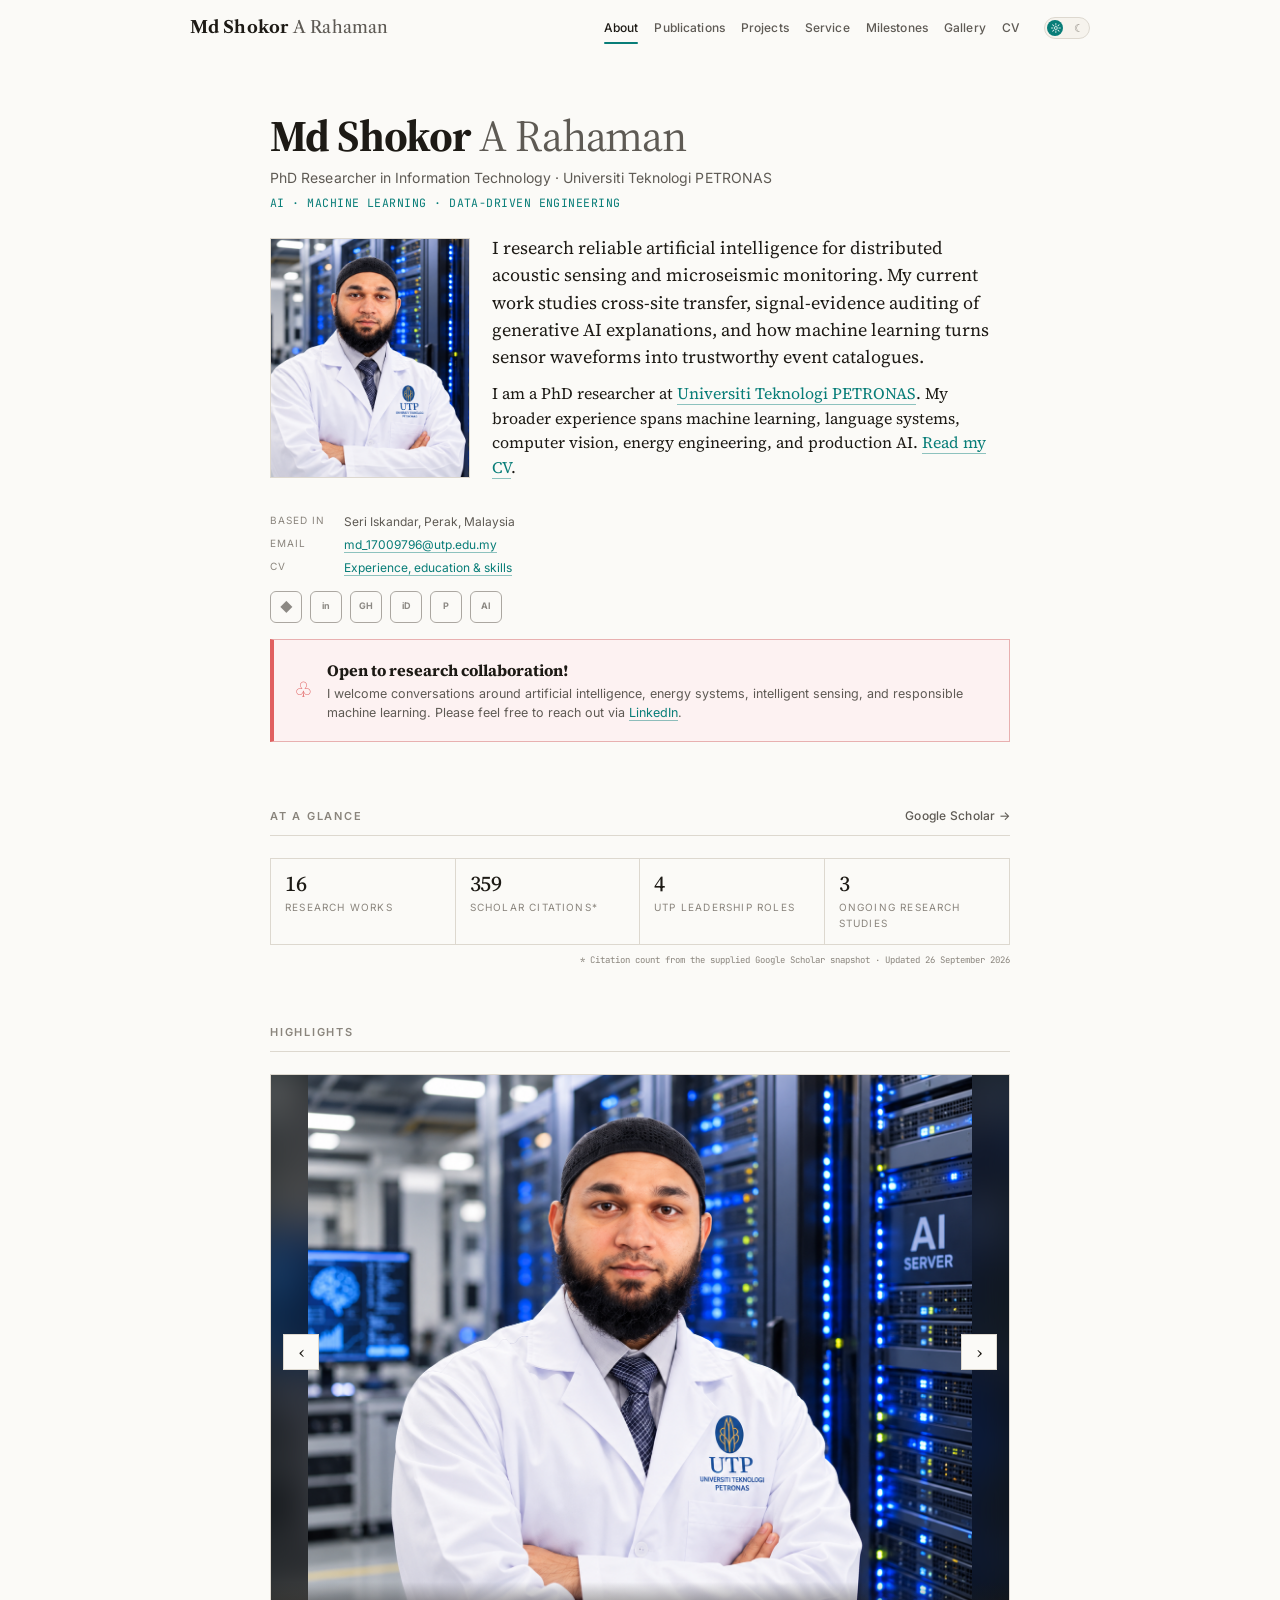
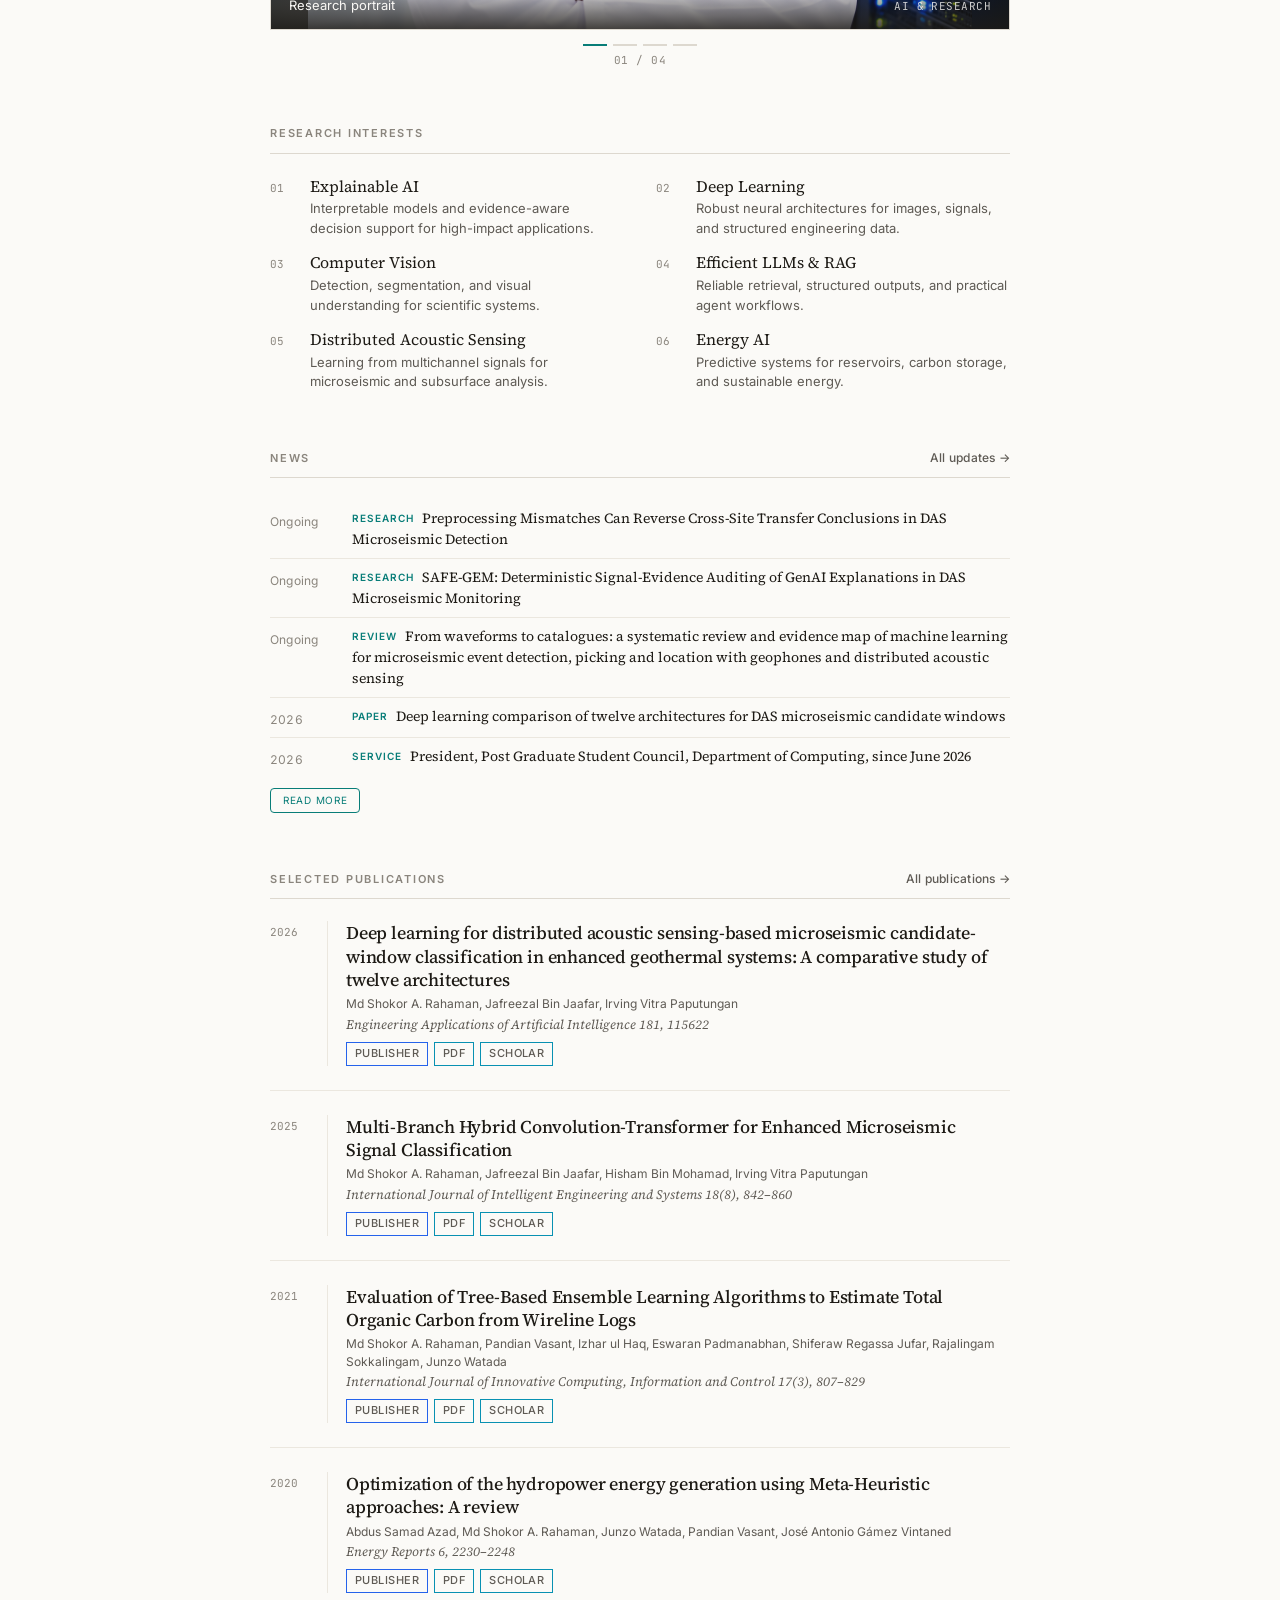
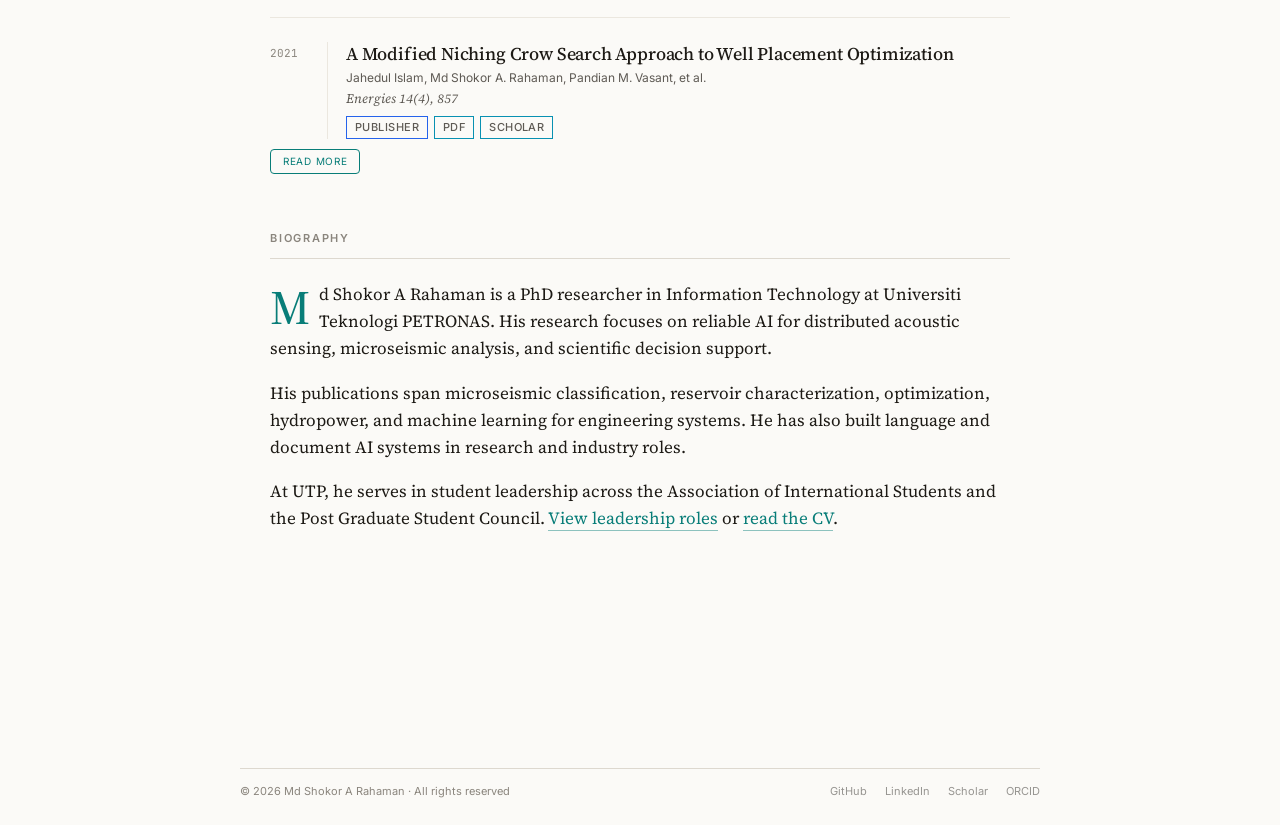
==== commit 88aa0024: "Feature selected research and event photos in highlights" ====
--- a/index.html
+++ b/index.html
@@ -96,7 +96,7 @@
 <section aria-labelledby="highlights-title" class="page-section" id="gallery">
 <h2 class="sec-h2" id="highlights-title"><span>Highlights</span></h2>
 <div aria-label="Research highlights" aria-roledescription="carousel" class="slider" role="region">
-<div class="slider-track"><figure class="slide photo-highlight-slide"><img alt="A game winning moment during an International Cultural Night and Bangladesh Chapter, AIS gathering." fetchpriority="high" src="./assets/gallery/international-cultural-night-win.png"/><figcaption class="slide-caption"><span>International Cultural Night game winning moment</span><span class="slide-where">CAMPUS &amp; CULTURE</span></figcaption></figure><figure class="slide photo-highlight-slide"><img alt="With friends in front of An Nur Mosque for Eid ul Fitr." loading="lazy" src="./assets/gallery/eid-an-nur-mosque.png"/><figcaption class="slide-caption"><span>Eid ul Fitr in front of An Nur Mosque</span><span class="slide-where">COMMUNITY</span></figcaption></figure><figure class="slide photo-highlight-slide"><img alt="A group moment with fellow participants at the Merdeka rally." loading="lazy" src="./assets/gallery/merdeka-rally-group.png"/><figcaption class="slide-caption"><span>Merdeka rally participation</span><span class="slide-where">MALAYSIA</span></figcaption></figure><figure class="slide photo-highlight-slide"><img alt="A group moment during a Department of Computing Postgraduate Student Council activity." loading="lazy" src="./assets/gallery/dc-pgsc-group.png"/><figcaption class="slide-caption"><span>Department of Computing PGSC activity</span><span class="slide-where">STUDENT LEADERSHIP</span></figcaption></figure></div>
+<div class="slider-track"><figure class="slide photo-highlight-slide" style="--slide-image: url('./assets/shokor-ai-research-profile.png')"><img alt="Portrait of Md Shokor A Rahaman in a research setting." fetchpriority="high" src="./assets/shokor-ai-research-profile.png"/><figcaption class="slide-caption"><span>Research portrait</span><span class="slide-where">AI &amp; RESEARCH</span></figcaption></figure><figure class="slide photo-highlight-slide" style="--slide-image: url('./assets/gallery/estcon-2026-technology-exhibition.png')"><img alt="Exploring a robotics demonstration at the ESTCON 2026 exhibition." loading="lazy" src="./assets/gallery/estcon-2026-technology-exhibition.png"/><figcaption class="slide-caption"><span>Technology exhibition at ESTCON 2026</span><span class="slide-where">ESTCON 2026</span></figcaption></figure><figure class="slide photo-highlight-slide" style="--slide-image: url('./assets/gallery/estcon-2026-presentation-02.png')"><img alt="Md Shokor A Rahaman presenting his microseismic classification research at ICSL / ESTCON 2026." loading="lazy" src="./assets/gallery/estcon-2026-presentation-02.png"/><figcaption class="slide-caption"><span>Microseismic research presentation</span><span class="slide-where">RESEARCH</span></figcaption></figure><figure class="slide photo-highlight-slide" style="--slide-image: url('./assets/shokor-utp-event.png')"><img alt="Md Shokor A Rahaman with Malaysia’s Minister of Science, Technology and Innovation at ESTCON 2026." loading="lazy" src="./assets/shokor-utp-event.png"/><figcaption class="slide-caption"><span>With Malaysia’s Minister of Science, Technology and Innovation</span><span class="slide-where">ESTCON 2026</span></figcaption></figure></div>
 <button aria-label="Previous highlight" class="slider-nav-btn slider-prev" type="button">‹</button>
 <button aria-label="Next highlight" class="slider-nav-btn slider-next" type="button">›</button>
 </div>
--- a/styles.css
+++ b/styles.css
@@ -125,8 +125,11 @@
 .profile-slide img { display: block; width: 52%; height: 100%; margin-left: auto; object-fit: cover; object-position: center 28%; filter: saturate(.82) contrast(.98); }
 .event-slide { display: flex; align-items: center; justify-content: center; background: linear-gradient(120deg,#203636,#c7baa4); }
 .event-slide img { width: auto; max-width: 100%; height: 100%; object-fit: contain; }
+.slider-track, .photo-highlight-slide { aspect-ratio: 4/3; }
 .photo-highlight-slide { background: #1d302f; }
-.photo-highlight-slide img { display: block; width: 100%; height: 100%; object-fit: cover; }
+.photo-highlight-slide::before { content: ""; position: absolute; inset: -24px; background: var(--slide-image) center / cover no-repeat; filter: blur(22px) brightness(.45); }
+.photo-highlight-slide img { position: relative; display: block; width: 100%; height: 100%; object-fit: contain; }
+.photo-highlight-slide .slide-caption { z-index: 1; }
 .slide-caption { position: absolute; left: 0; right: 0; bottom: 0; display: flex; align-items: flex-end; justify-content: space-between; gap: 16px; padding: 14px 18px; color: #faf8f5; background: linear-gradient(transparent, rgba(29,26,21,.82)); font-family: var(--font-sans); font-size: 13px; line-height: 1.45; }
 .slide-where { opacity: .8; font-family: var(--font-mono); font-size: 11px; letter-spacing: .04em; white-space: nowrap; }
 .slider-nav-btn { position: absolute; top: 50%; display: flex; align-items: center; justify-content: center; width: 36px; height: 36px; border: 1px solid var(--rule); background: var(--bg); color: var(--ink); font-family: var(--font-heading); font-size: 18px; line-height: 1; cursor: pointer; transform: translateY(-50%); transition: all .15s; }
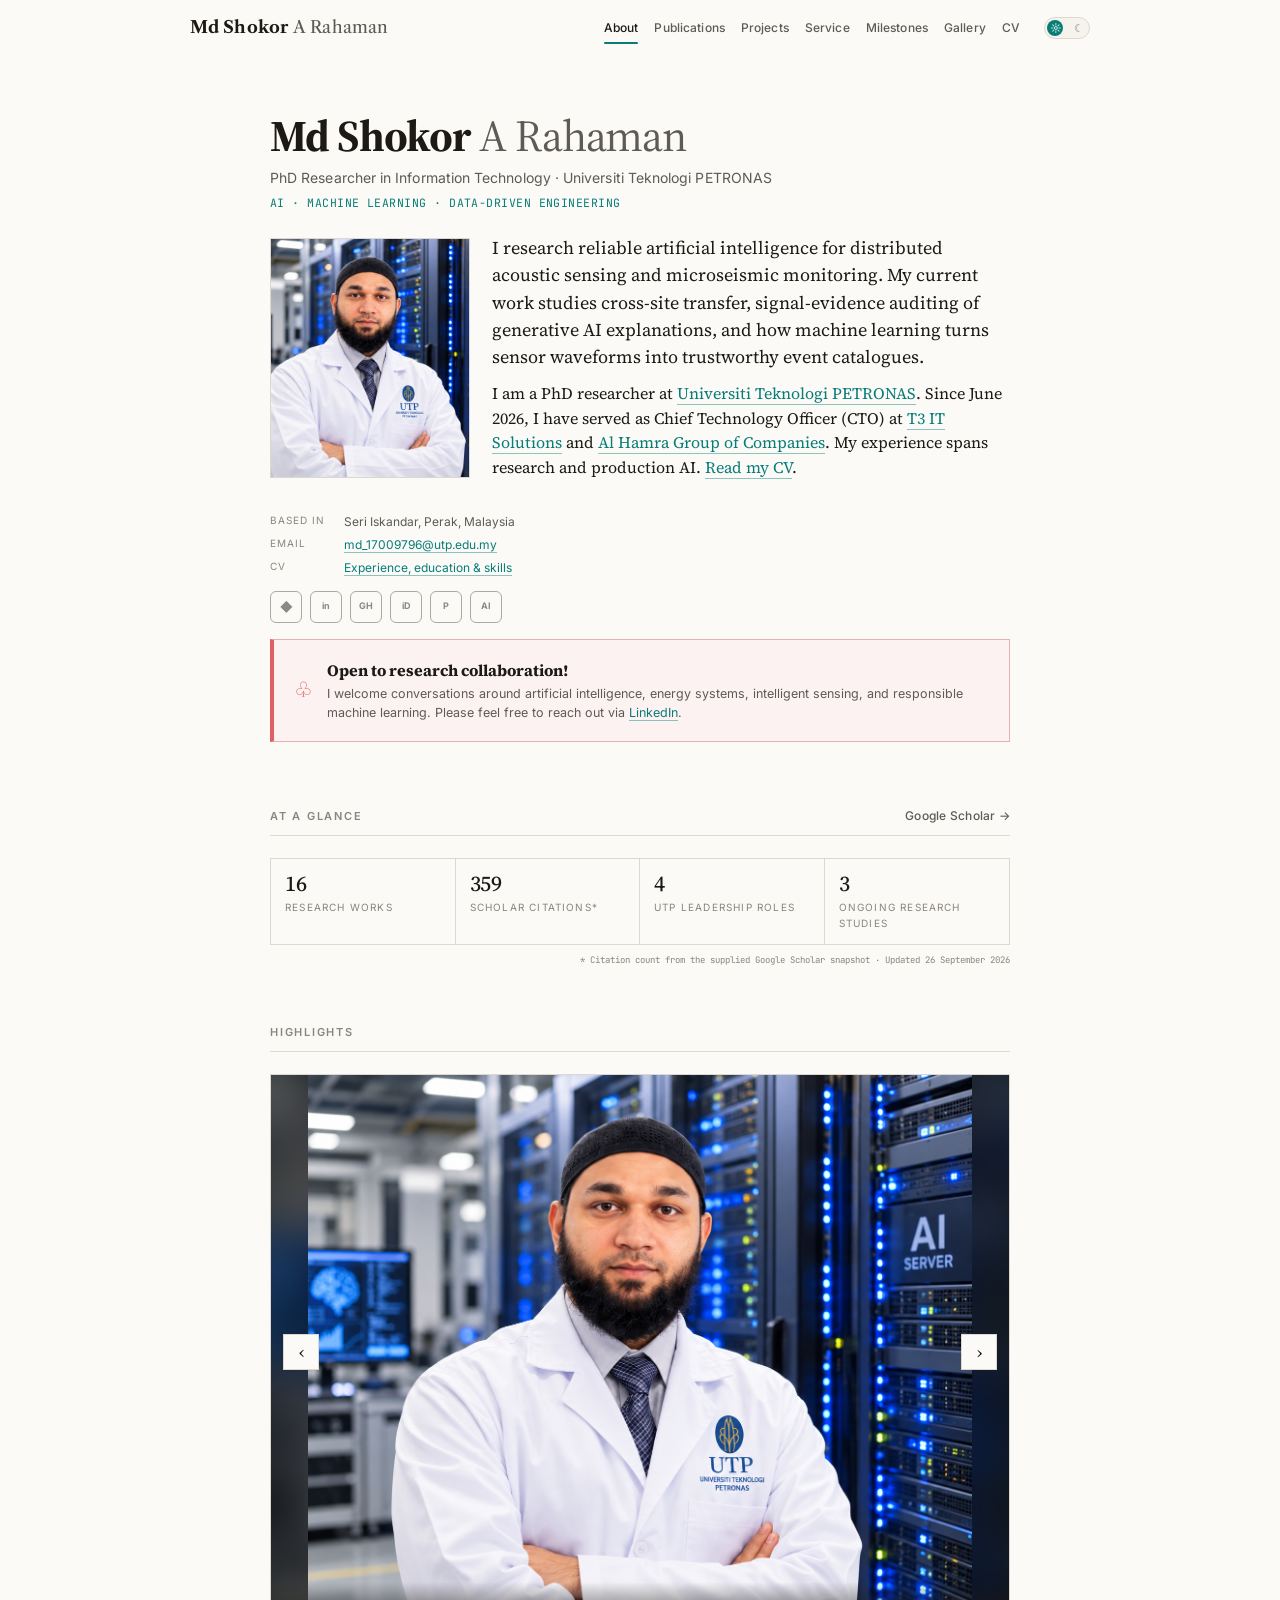
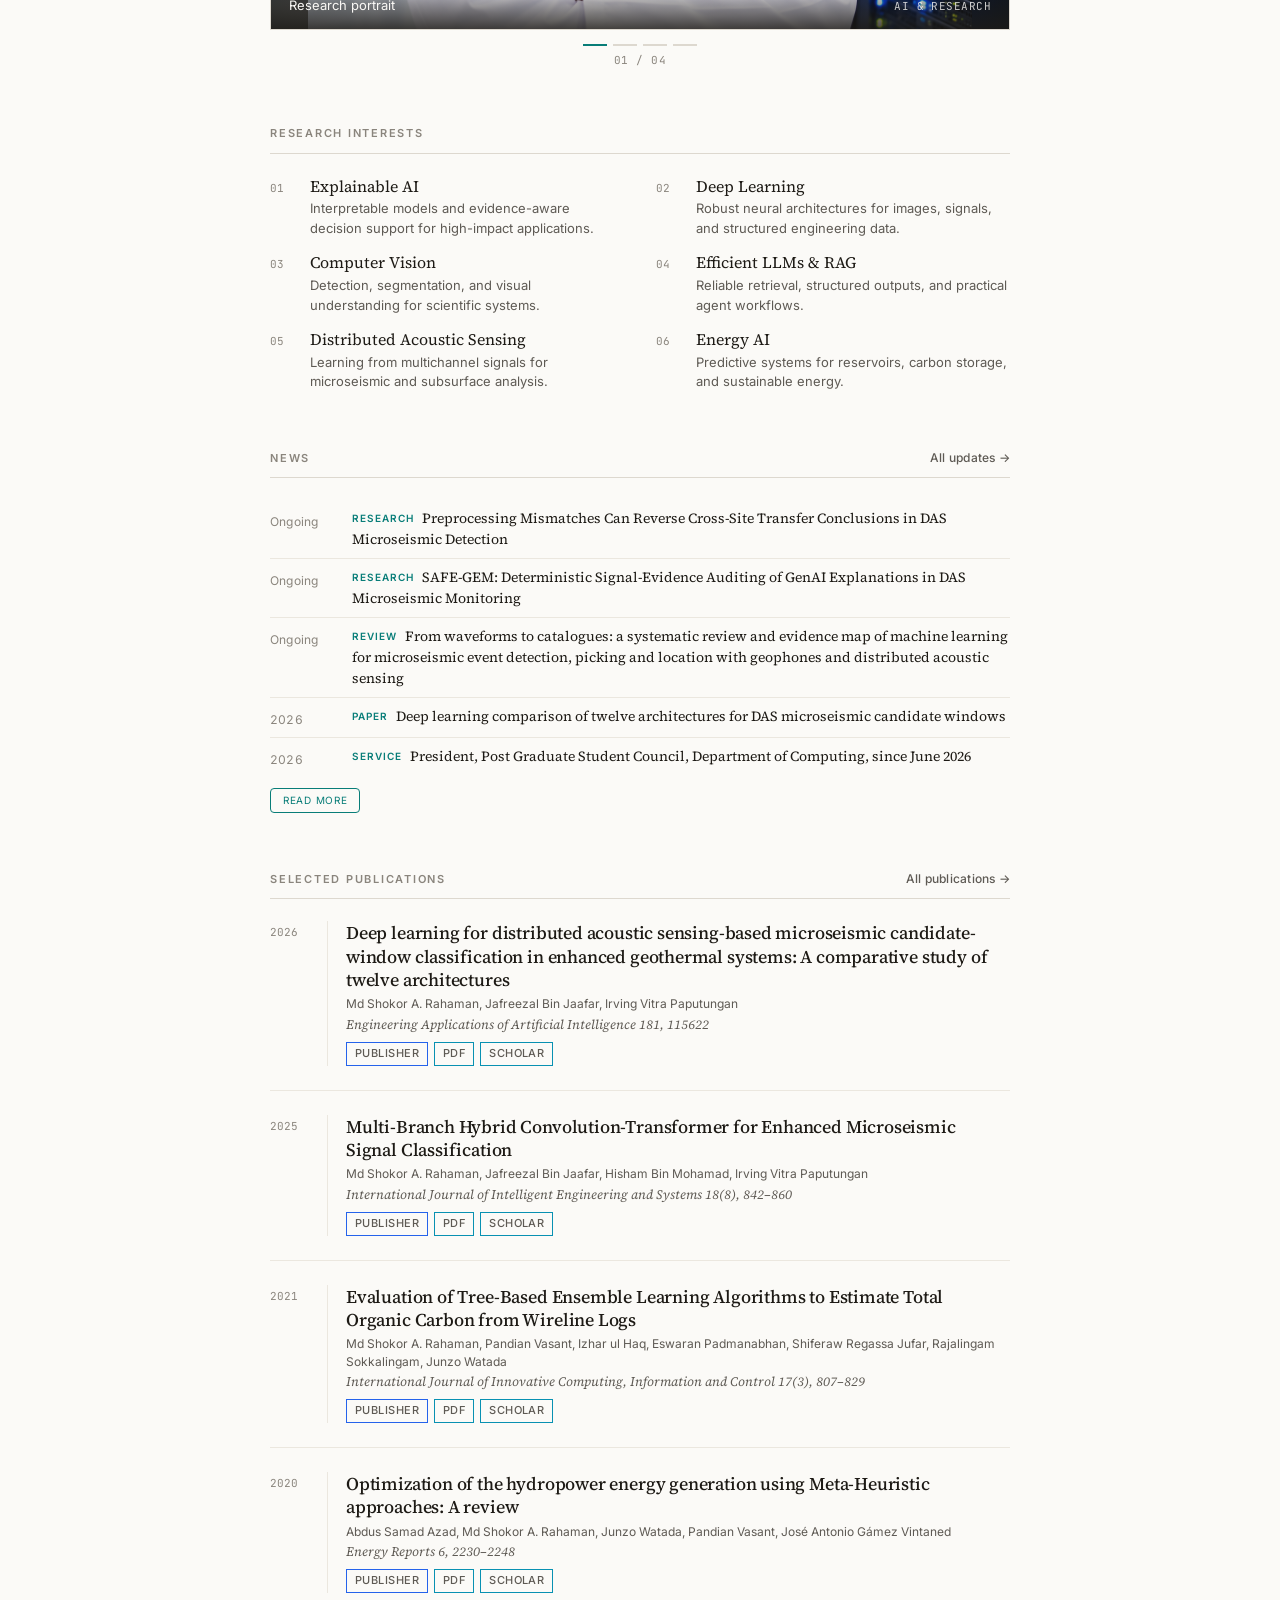
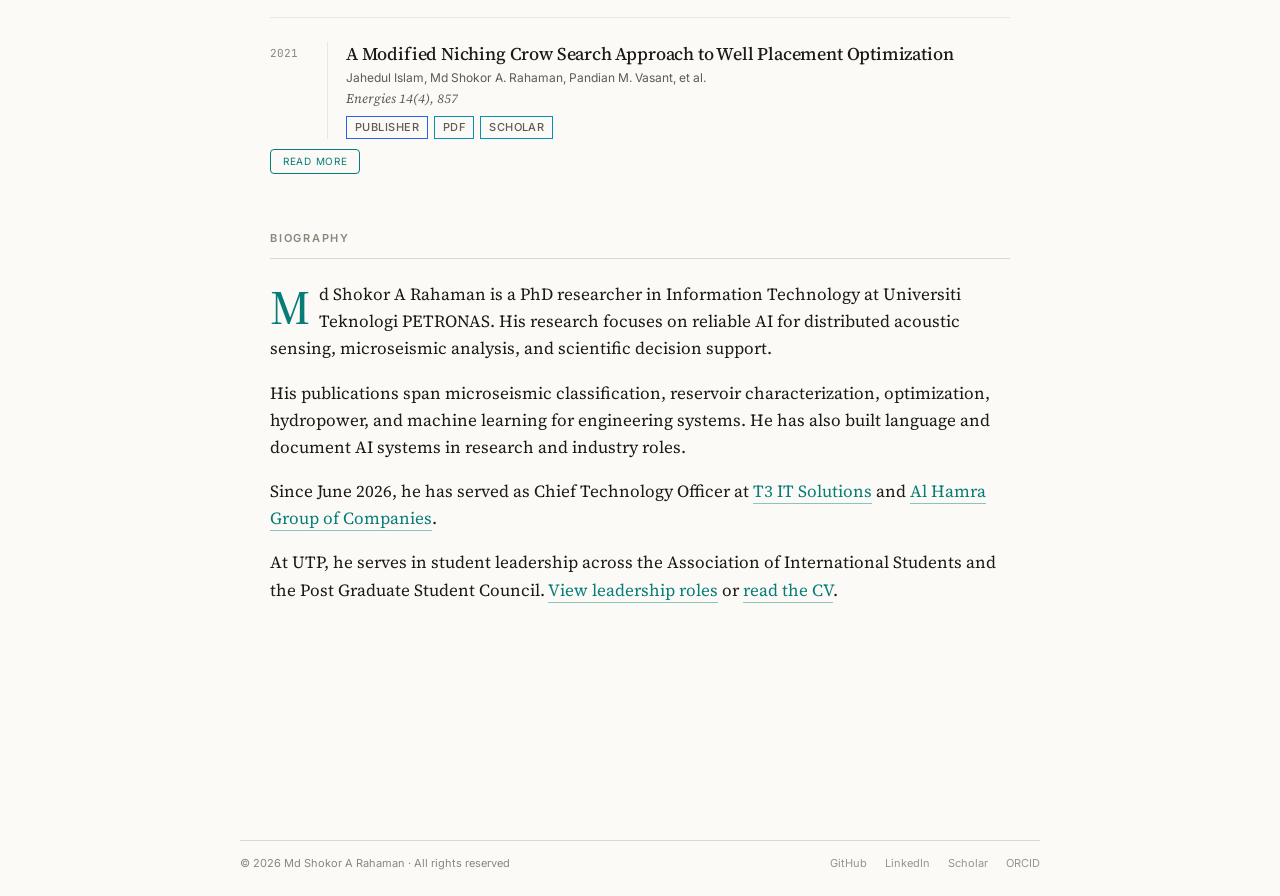
==== commit 4d7576da: "Add CTO roles and correct ORCID profile" ====
--- a/index.html
+++ b/index.html
@@ -66,7 +66,7 @@
 <div class="intro-flow">
 <div class="portrait-frame"><img alt="Portrait of Md Shokor A Rahaman in a research setting" height="240" src="./assets/shokor-ai-research-profile.png" width="200"/></div>
 <p class="home-intro-lead">I research reliable artificial intelligence for distributed acoustic sensing and microseismic monitoring. My current work studies cross-site transfer, signal-evidence auditing of generative AI explanations, and how machine learning turns sensor waveforms into trustworthy event catalogues.</p>
-<p class="home-intro-sub">I am a PhD researcher at <a href="https://www.utp.edu.my/" rel="noreferrer" target="_blank">Universiti Teknologi PETRONAS</a>. My broader experience spans machine learning, language systems, computer vision, energy engineering, and production AI. <a href="/md-shokor-portfolio/cv/">Read my CV</a>.</p>
+<p class="home-intro-sub">I am a PhD researcher at <a href="https://www.utp.edu.my/" rel="noreferrer" target="_blank">Universiti Teknologi PETRONAS</a>. Since June 2026, I have served as Chief Technology Officer (CTO) at <a href="https://t3itsolutions.com.bd/" rel="noreferrer" target="_blank">T3 IT Solutions</a> and <a href="https://www.alhamrabd.com/" rel="noreferrer" target="_blank">Al Hamra Group of Companies</a>. My experience spans research and production AI. <a href="/md-shokor-portfolio/cv/">Read my CV</a>.</p>
 <div class="clear-float"></div>
 </div>
 <div class="profile-lines"><div><span>BASED IN</span><p>Seri Iskandar, Perak, Malaysia</p></div><div><span>EMAIL</span><p><a href="mailto:md_17009796@utp.edu.my">md_17009796@utp.edu.my</a></p></div><div><span>CV</span><p><a href="/md-shokor-portfolio/cv/">Experience, education &amp; skills</a></p></div></div>
@@ -74,7 +74,7 @@
 <a class="social-icon-box" href="https://scholar.google.com/citations?user=Iqpq2h4AAAAJ" rel="noreferrer" target="_blank" title="Google Scholar"><span>◆</span></a>
 <a class="social-icon-box social-icon-text" href="https://www.linkedin.com/in/md-shokor-a-rahaman-ba7bbb101/" rel="noreferrer" target="_blank" title="LinkedIn"><span>in</span></a>
 <a class="social-icon-box social-icon-text" href="https://github.com/shokor103072" rel="noreferrer" target="_blank" title="GitHub"><span>GH</span></a>
-<a class="social-icon-box social-icon-text" href="https://orcid.org/0000-0002-2824-8951" rel="noreferrer" target="_blank" title="ORCID"><span>iD</span></a>
+<a class="social-icon-box social-icon-text" href="https://orcid.org/0009-0003-7309-3068" rel="noreferrer" target="_blank" title="ORCID"><span>iD</span></a>
 <a class="social-icon-box social-icon-text" href="/md-shokor-portfolio/publications/" title="Publications"><span>P</span></a>
 <a class="social-icon-box social-icon-text" href="/md-shokor-portfolio/projects/" title="Projects"><span>AI</span></a>
 </div>
@@ -128,11 +128,11 @@
 </section>
 <section aria-labelledby="biography-title" class="page-section" id="biography">
 <h2 class="sec-h2" id="biography-title"><span>Biography</span></h2>
-<div class="bio-copy"><p class="bio-text bio-dropcap">Md Shokor A Rahaman is a PhD researcher in Information Technology at Universiti Teknologi PETRONAS. His research focuses on reliable AI for distributed acoustic sensing, microseismic analysis, and scientific decision support.</p><p class="bio-text">His publications span microseismic classification, reservoir characterization, optimization, hydropower, and machine learning for engineering systems. He has also built language and document AI systems in research and industry roles.</p><p class="bio-text">At UTP, he serves in student leadership across the Association of International Students and the Post Graduate Student Council. <a href="/md-shokor-portfolio/service/">View leadership roles</a> or <a href="/md-shokor-portfolio/cv/">read the CV</a>.</p></div>
+<div class="bio-copy"><p class="bio-text bio-dropcap">Md Shokor A Rahaman is a PhD researcher in Information Technology at Universiti Teknologi PETRONAS. His research focuses on reliable AI for distributed acoustic sensing, microseismic analysis, and scientific decision support.</p><p class="bio-text">His publications span microseismic classification, reservoir characterization, optimization, hydropower, and machine learning for engineering systems. He has also built language and document AI systems in research and industry roles.</p><p class="bio-text">Since June 2026, he has served as Chief Technology Officer at <a href="https://t3itsolutions.com.bd/" rel="noreferrer" target="_blank">T3 IT Solutions</a> and <a href="https://www.alhamrabd.com/" rel="noreferrer" target="_blank">Al Hamra Group of Companies</a>.</p><p class="bio-text">At UTP, he serves in student leadership across the Association of International Students and the Post Graduate Student Council. <a href="/md-shokor-portfolio/service/">View leadership roles</a> or <a href="/md-shokor-portfolio/cv/">read the CV</a>.</p></div>
 </section>
 </main>
 <footer class="site-footer desktop-only">
-<div class="footer-inner"><span class="footer-copy">© <span id="year">2026</span> Md Shokor A Rahaman · All rights reserved</span><div class="footer-socials"><a href="https://github.com/shokor103072" rel="noreferrer" target="_blank">GitHub</a><a href="https://www.linkedin.com/in/md-shokor-a-rahaman-ba7bbb101/" rel="noreferrer" target="_blank">LinkedIn</a><a href="https://scholar.google.com/citations?user=Iqpq2h4AAAAJ" rel="noreferrer" target="_blank">Scholar</a><a href="https://orcid.org/0000-0002-2824-8951" rel="noreferrer" target="_blank">ORCID</a></div></div>
+<div class="footer-inner"><span class="footer-copy">© <span id="year">2026</span> Md Shokor A Rahaman · All rights reserved</span><div class="footer-socials"><a href="https://github.com/shokor103072" rel="noreferrer" target="_blank">GitHub</a><a href="https://www.linkedin.com/in/md-shokor-a-rahaman-ba7bbb101/" rel="noreferrer" target="_blank">LinkedIn</a><a href="https://scholar.google.com/citations?user=Iqpq2h4AAAAJ" rel="noreferrer" target="_blank">Scholar</a><a href="https://orcid.org/0009-0003-7309-3068" rel="noreferrer" target="_blank">ORCID</a></div></div>
 </footer>
 </body>
 </html>
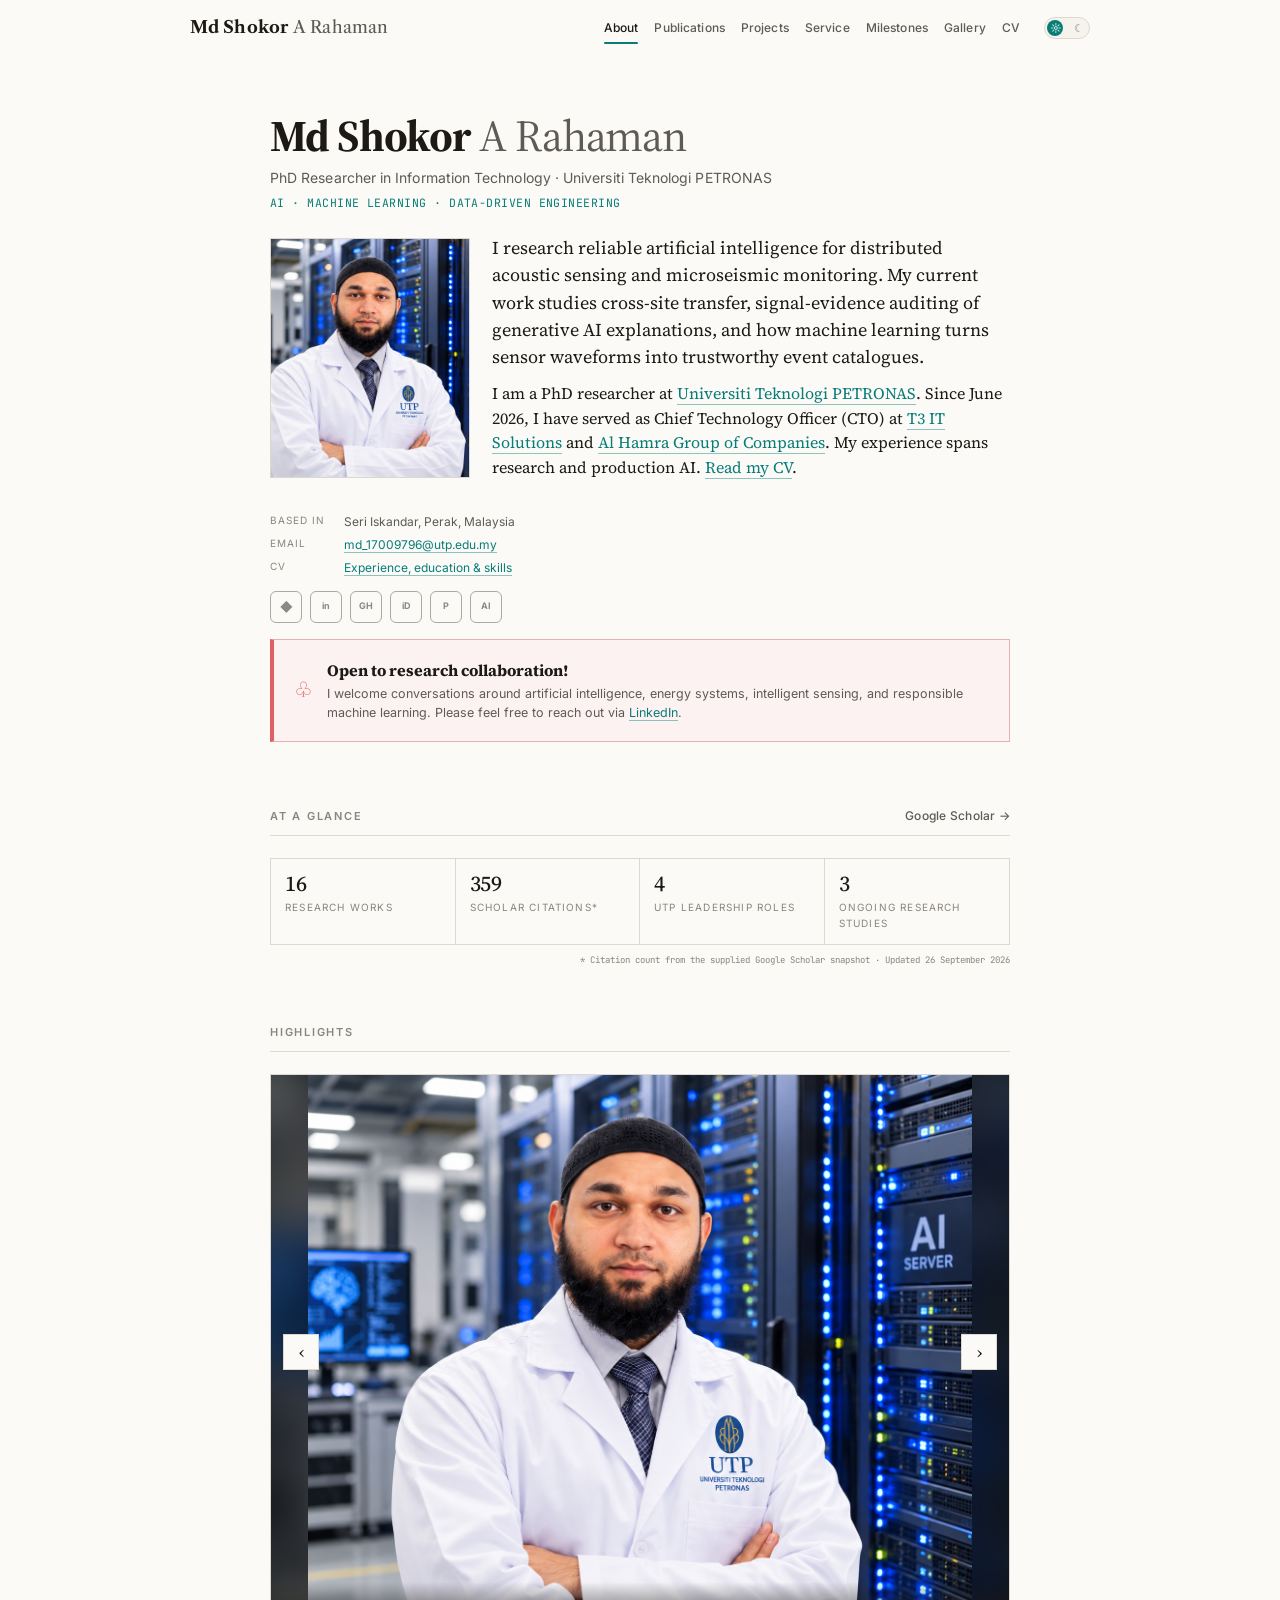
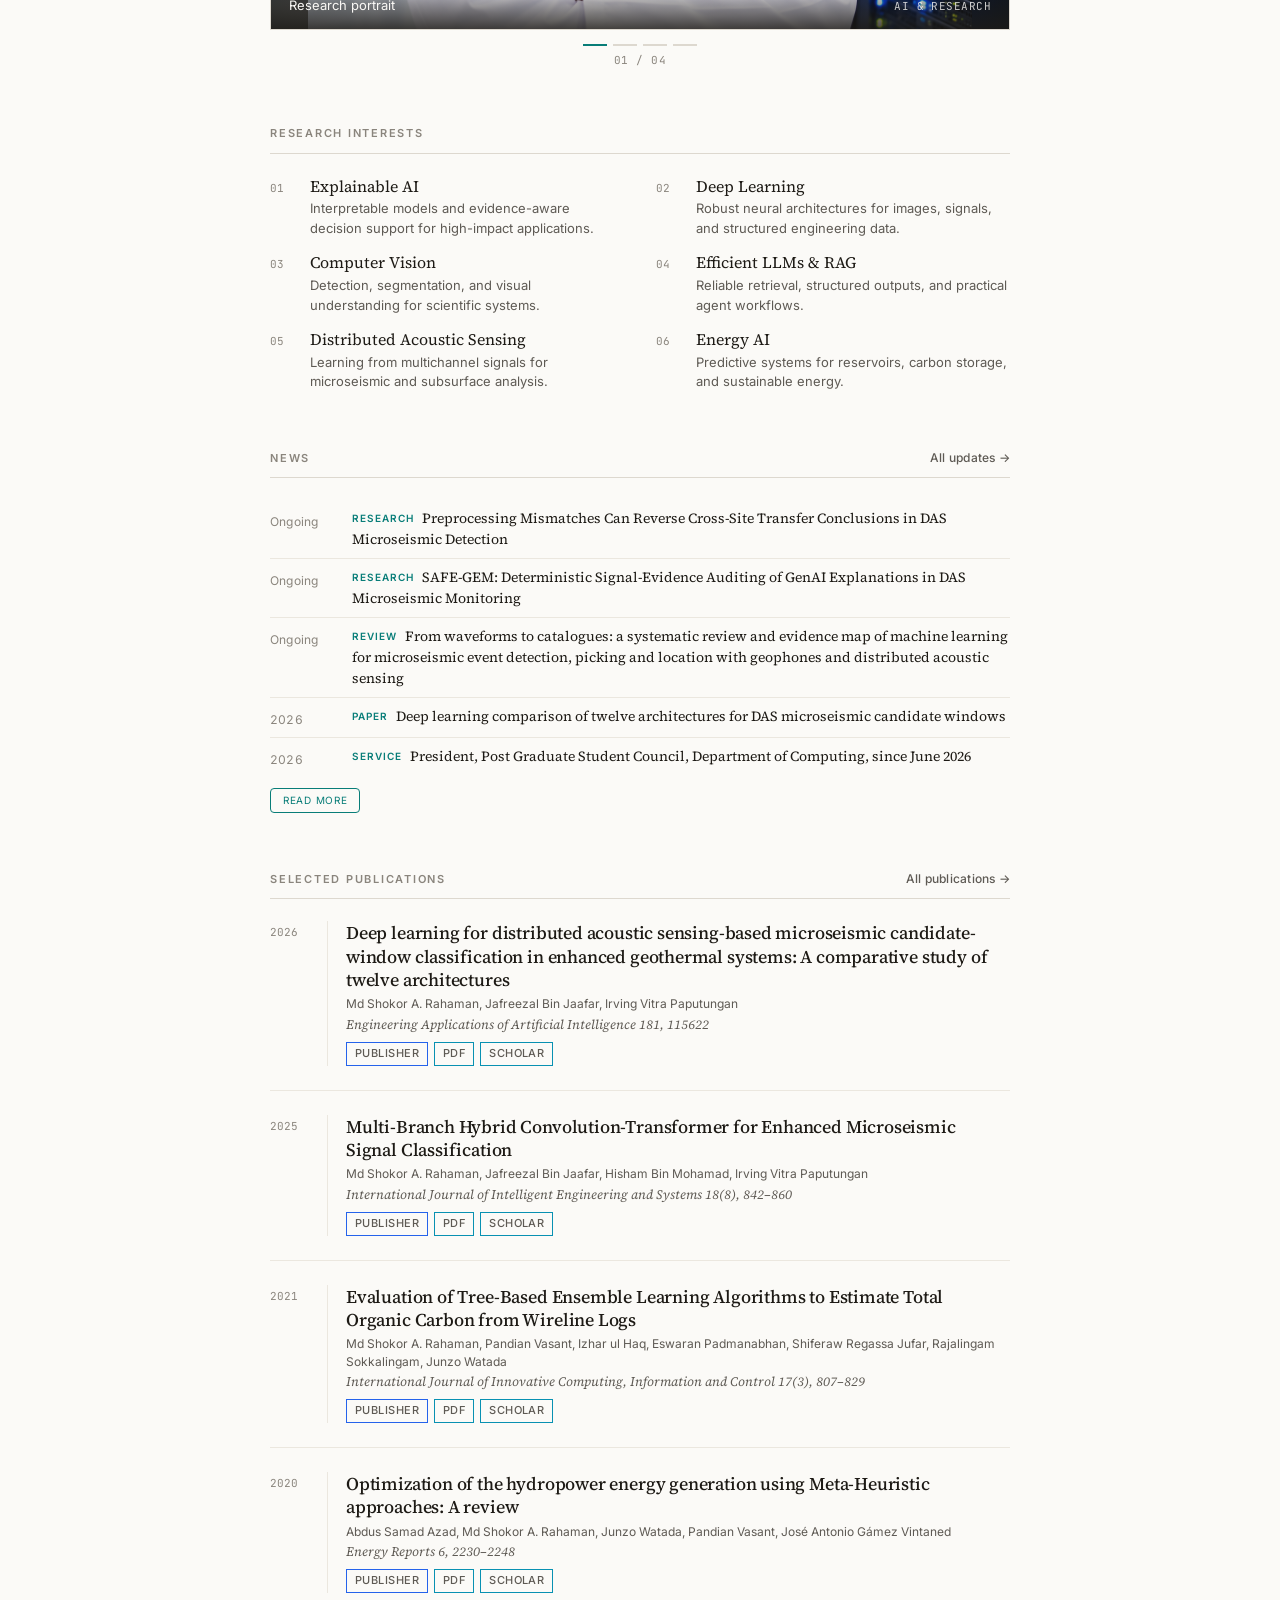
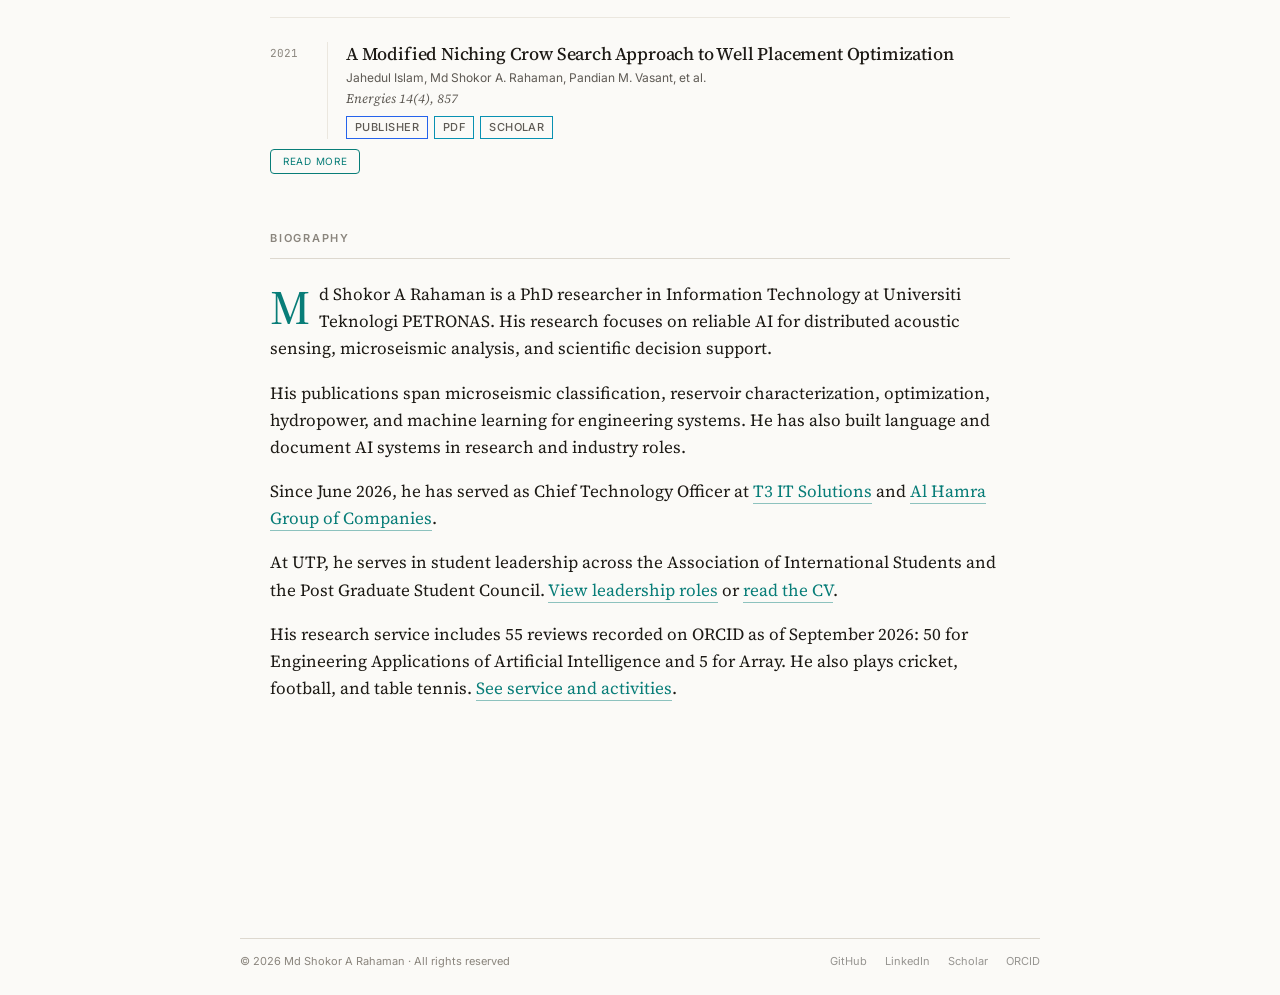
==== commit 5fa30570: "Add peer review record and extracurricular activities" ====
--- a/index.html
+++ b/index.html
@@ -128,7 +128,7 @@
 </section>
 <section aria-labelledby="biography-title" class="page-section" id="biography">
 <h2 class="sec-h2" id="biography-title"><span>Biography</span></h2>
-<div class="bio-copy"><p class="bio-text bio-dropcap">Md Shokor A Rahaman is a PhD researcher in Information Technology at Universiti Teknologi PETRONAS. His research focuses on reliable AI for distributed acoustic sensing, microseismic analysis, and scientific decision support.</p><p class="bio-text">His publications span microseismic classification, reservoir characterization, optimization, hydropower, and machine learning for engineering systems. He has also built language and document AI systems in research and industry roles.</p><p class="bio-text">Since June 2026, he has served as Chief Technology Officer at <a href="https://t3itsolutions.com.bd/" rel="noreferrer" target="_blank">T3 IT Solutions</a> and <a href="https://www.alhamrabd.com/" rel="noreferrer" target="_blank">Al Hamra Group of Companies</a>.</p><p class="bio-text">At UTP, he serves in student leadership across the Association of International Students and the Post Graduate Student Council. <a href="/md-shokor-portfolio/service/">View leadership roles</a> or <a href="/md-shokor-portfolio/cv/">read the CV</a>.</p></div>
+<div class="bio-copy"><p class="bio-text bio-dropcap">Md Shokor A Rahaman is a PhD researcher in Information Technology at Universiti Teknologi PETRONAS. His research focuses on reliable AI for distributed acoustic sensing, microseismic analysis, and scientific decision support.</p><p class="bio-text">His publications span microseismic classification, reservoir characterization, optimization, hydropower, and machine learning for engineering systems. He has also built language and document AI systems in research and industry roles.</p><p class="bio-text">Since June 2026, he has served as Chief Technology Officer at <a href="https://t3itsolutions.com.bd/" rel="noreferrer" target="_blank">T3 IT Solutions</a> and <a href="https://www.alhamrabd.com/" rel="noreferrer" target="_blank">Al Hamra Group of Companies</a>.</p><p class="bio-text">At UTP, he serves in student leadership across the Association of International Students and the Post Graduate Student Council. <a href="/md-shokor-portfolio/service/">View leadership roles</a> or <a href="/md-shokor-portfolio/cv/">read the CV</a>.</p><p class="bio-text">His research service includes 55 reviews recorded on ORCID as of September 2026: 50 for Engineering Applications of Artificial Intelligence and 5 for Array. He also plays cricket, football, and table tennis. <a href="/md-shokor-portfolio/service/">See service and activities</a>.</p></div>
 </section>
 </main>
 <footer class="site-footer desktop-only">
--- a/styles.css
+++ b/styles.css
@@ -350,6 +350,8 @@
 .service-list li::before { content: "·"; position: absolute; left: 2px; color: var(--ink-mute); }
 .leadership-list li { padding-top: 10px; padding-bottom: 10px; border-bottom: 1px solid var(--rule-soft); }
 .leadership-list li span { display: block; margin-top: 2px; color: var(--ink-mute); font-family: var(--font-sans); font-size: 12px; }
+.activity-tags { display: flex; flex-wrap: wrap; gap: 8px; margin: 14px 0 0; padding: 0; list-style: none; }
+.activity-tags li { padding: 7px 12px; border: 1px solid var(--rule); border-radius: 3px; color: var(--ink); font-family: var(--font-sans); font-size: 13px; }
 .service-block > p { margin: 16px 0 0; color: var(--ink-soft); }
 
 /* CV */
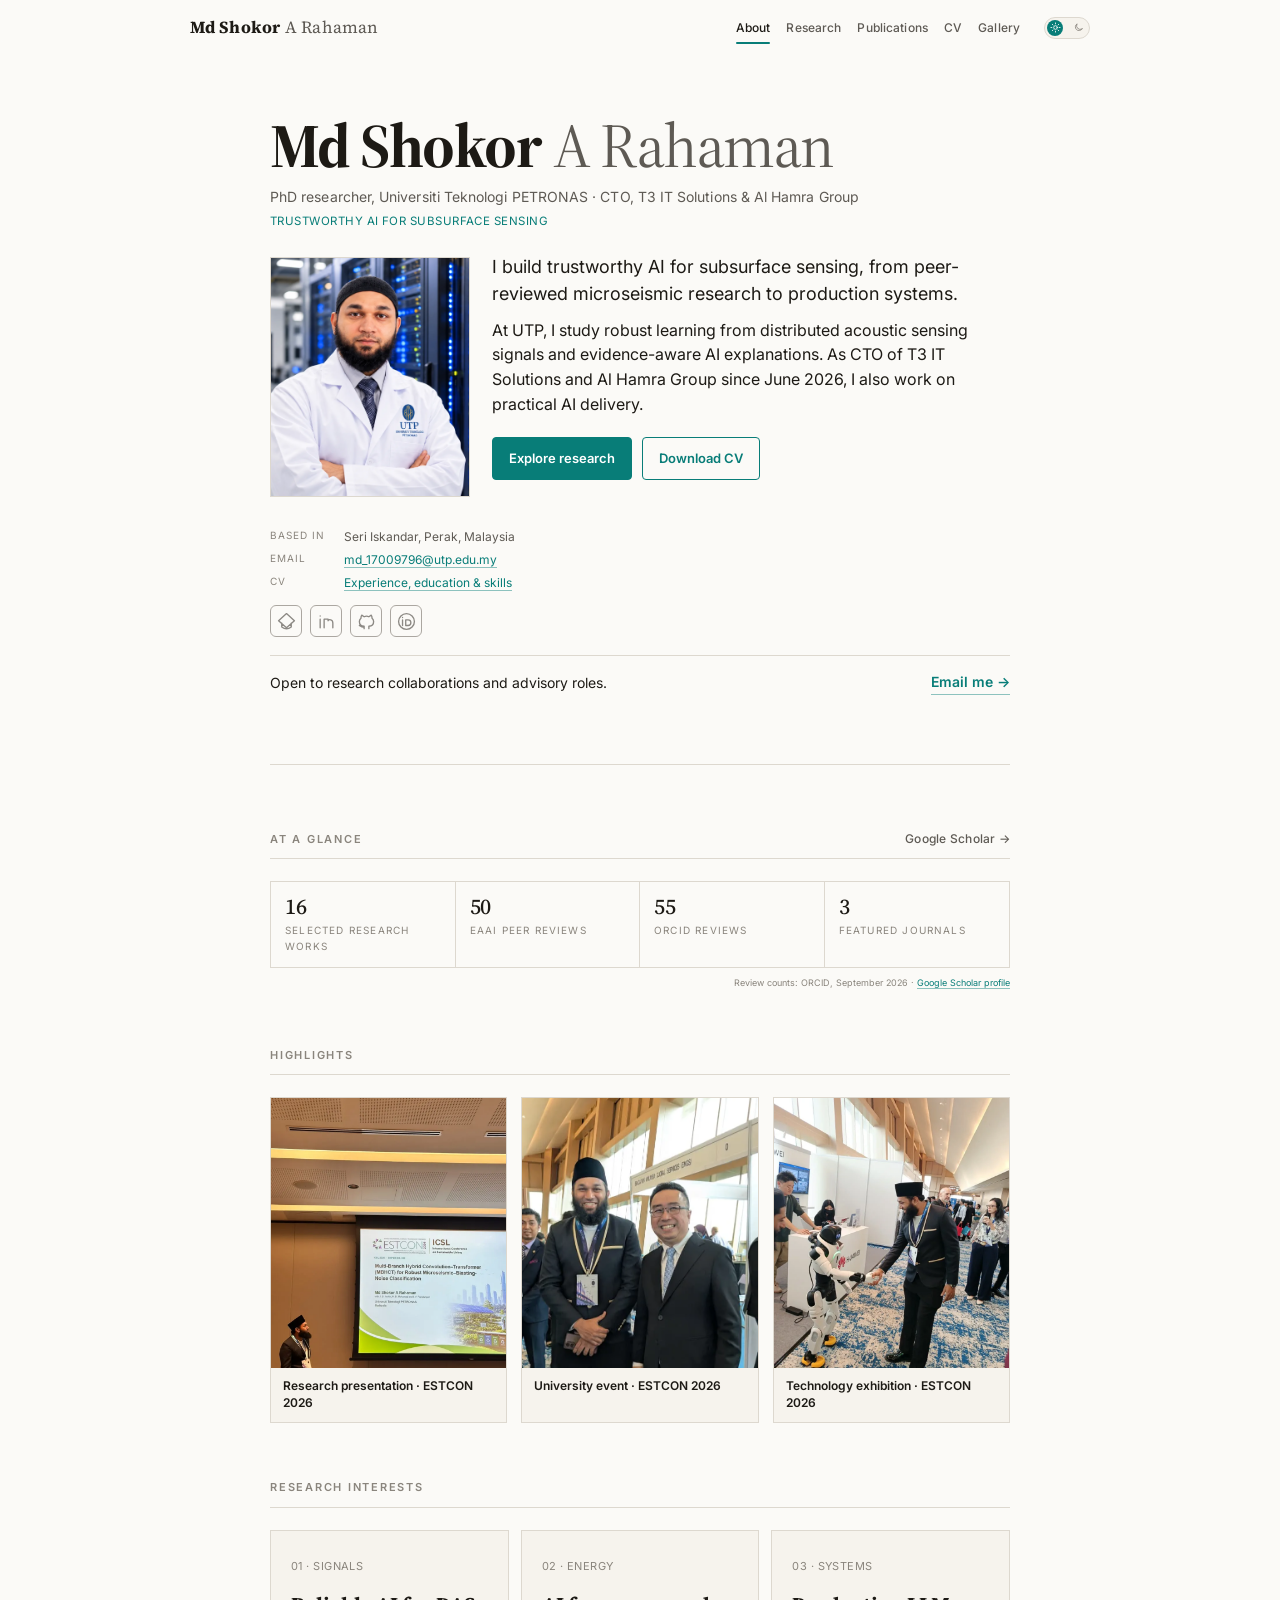
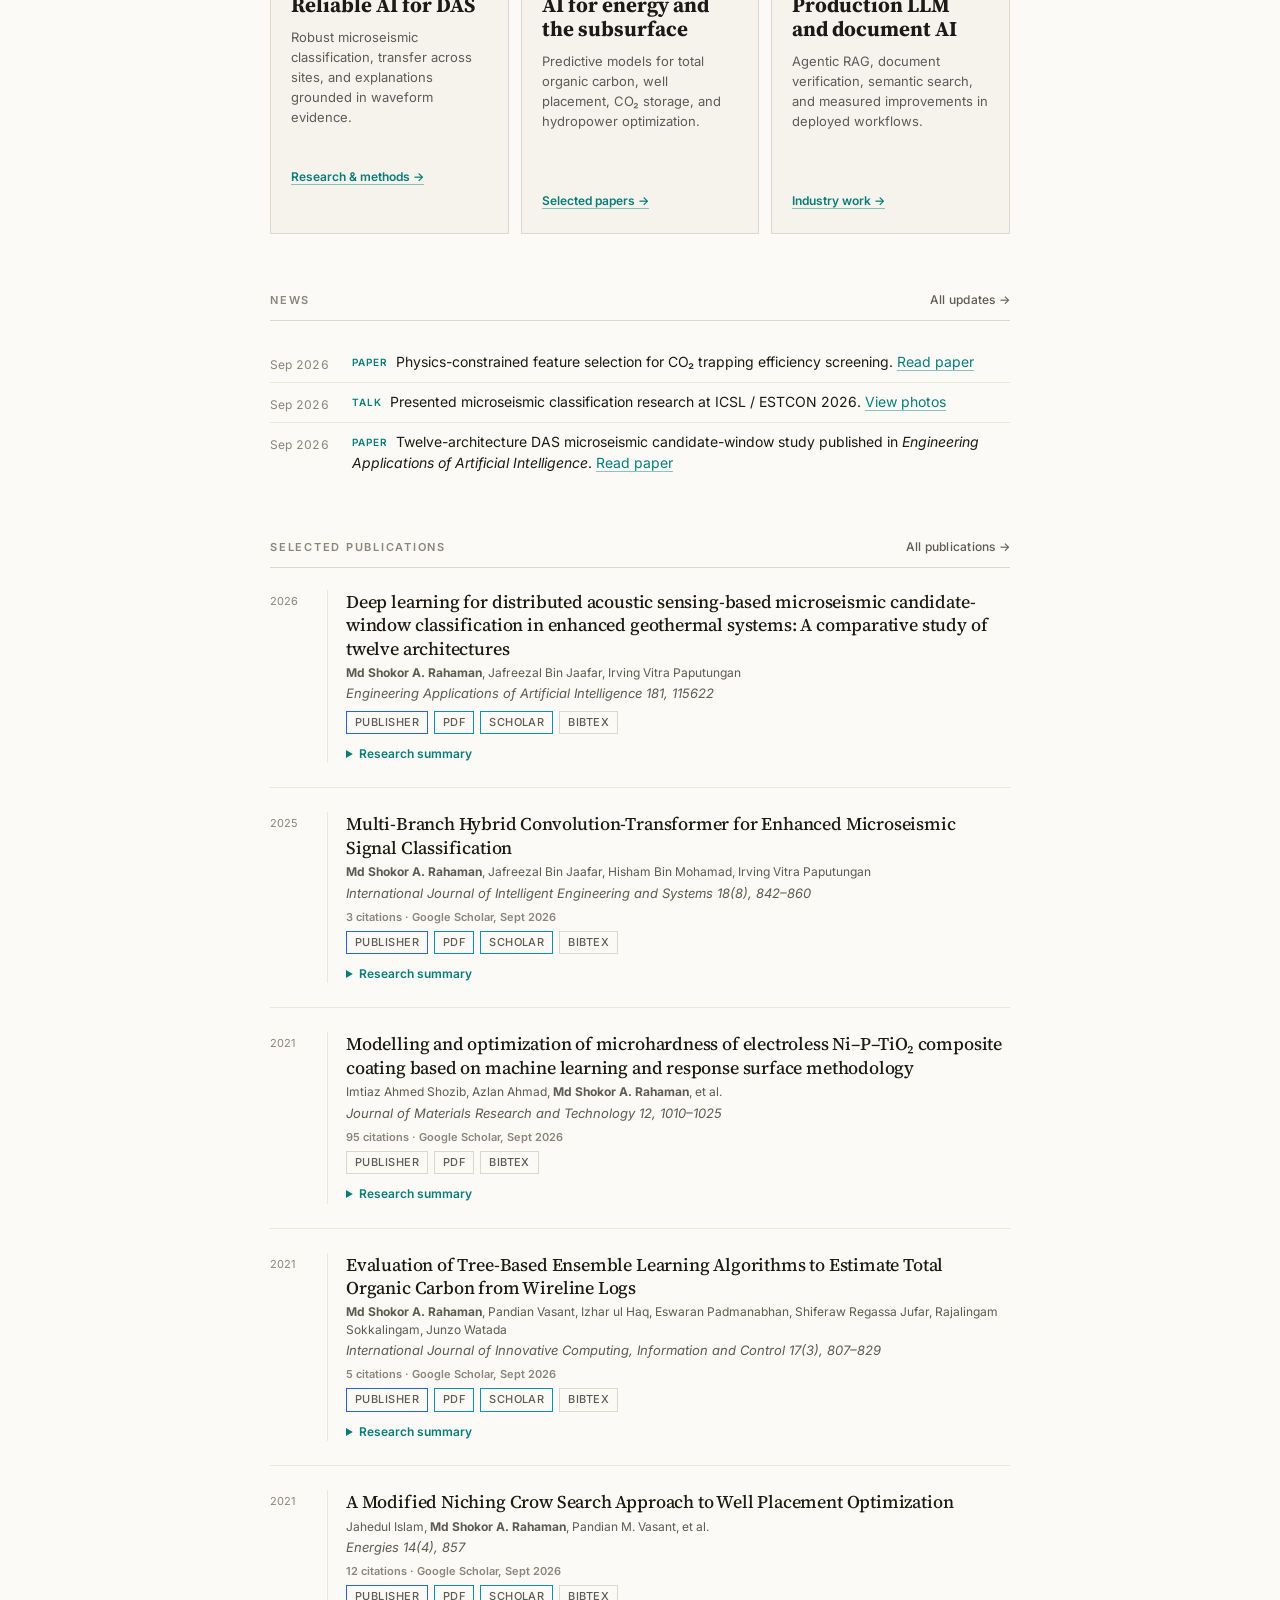
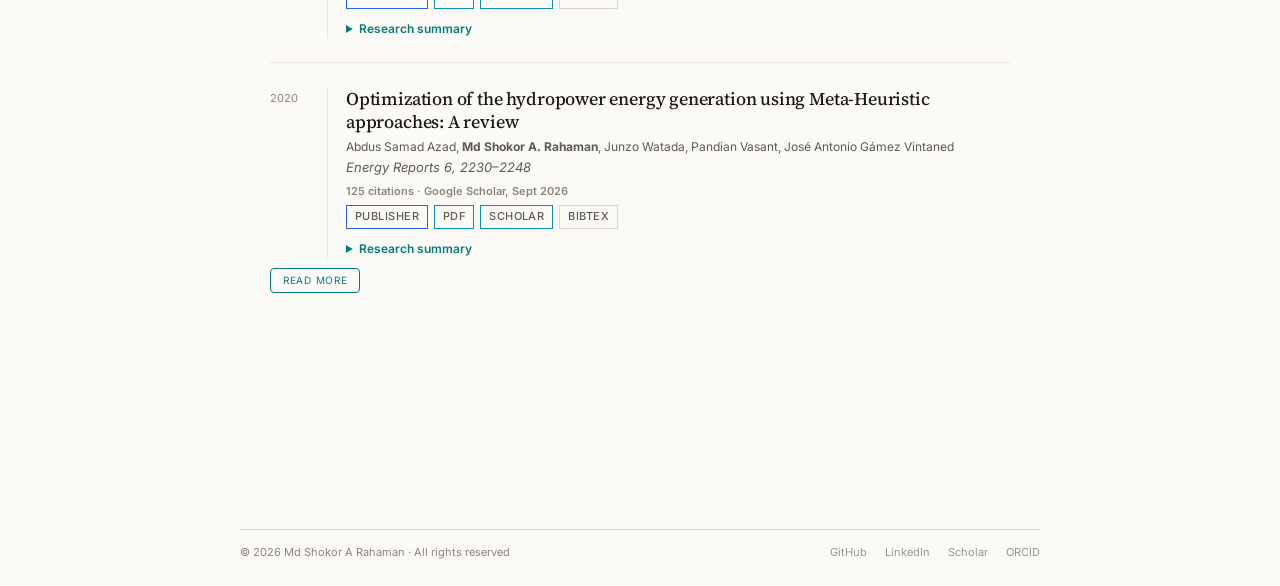
==== commit 71726495: "Refresh research portfolio, CV, gallery, and metadata" ====
--- a/index.html
+++ b/index.html
@@ -4,131 +4,75 @@
 <head>
 <meta charset="utf-8"/>
 <meta content="width=device-width, initial-scale=1" name="viewport"/>
-<meta content="Md Shokor A Rahaman — PhD researcher in artificial intelligence, machine learning, and data-driven engineering." name="description"/>
+<meta content="PhD researcher at UTP and CTO working on reliable AI for distributed acoustic sensing, microseismic monitoring, and production systems." name="description"/>
 <meta content="#fbfaf7" name="theme-color"/>
-<title>Md Shokor A Rahaman — AI Researcher</title>
+<title>Md Shokor A Rahaman | Trustworthy AI for subsurface sensing</title>
 <link href="https://fonts.googleapis.com" rel="preconnect"/>
 <link crossorigin="" href="https://fonts.gstatic.com" rel="preconnect"/>
-<link href="https://fonts.googleapis.com/css2?family=Inter:wght@400;500;600;700&amp;family=JetBrains+Mono:wght@400;500&amp;family=Libre+Caslon+Text:wght@400;700&amp;family=Source+Serif+4:opsz,wght@8..60,300;8..60,400;8..60,500;8..60,600;8..60,700&amp;display=swap" rel="stylesheet"/>
-<link href="data:image/svg+xml,%3Csvg xmlns='http://www.w3.org/2000/svg' viewBox='0 0 64 64'%3E%3Crect width='64' height='64' rx='12' fill='%23007f79'/%3E%3Cpath d='M15 43V21h7l10 12 10-12h7v22h-7V31L32 42 22 31v12z' fill='white'/%3E%3C/svg%3E" rel="icon" type="image/svg+xml"/>
+<link href="https://fonts.googleapis.com/css2?family=Inter:wght@400;500;600;700&amp;family=Source+Serif+4:opsz,wght@8..60,400;8..60,500;8..60,600;8..60,700&amp;display=swap" rel="stylesheet"/>
+<link href="/md-shokor-portfolio/assets/waveform.svg" rel="icon" type="image/svg+xml"/>
 <link href="./styles.css" rel="stylesheet"/>
 <script defer="" src="./script.js"></script>
-</head>
+<link href="https://shokor103072.github.io/md-shokor-portfolio/" rel="canonical"/><meta content="website" property="og:type"/><meta content="Md Shokor A Rahaman | Trustworthy AI for subsurface sensing" property="og:title"/><meta content="PhD researcher at UTP and CTO working on reliable AI for distributed acoustic sensing, microseismic monitoring, and production systems." property="og:description"/><meta content="https://shokor103072.github.io/md-shokor-portfolio/" property="og:url"/><meta content="https://shokor103072.github.io/md-shokor-portfolio/assets/og-card.jpg" property="og:image"/><meta content="summary_large_image" name="twitter:card"/><script type="application/ld+json">{"@context": "https://schema.org", "@type": "Person", "name": "Md Shokor A Rahaman", "url": "https://shokor103072.github.io/md-shokor-portfolio/", "image": "https://shokor103072.github.io/md-shokor-portfolio/assets/shokor-ai-research-profile.webp", "jobTitle": ["PhD Researcher", "Chief Technology Officer"], "affiliation": {"@type": "CollegeOrUniversity", "name": "Universiti Teknologi PETRONAS"}, "sameAs": ["https://scholar.google.com/citations?user=Iqpq2h4AAAAJ", "https://orcid.org/0009-0003-7309-3068", "https://www.linkedin.com/in/md-shokor-a-rahaman-ba7bbb101/", "https://github.com/shokor103072"]}</script></head>
 <body>
 <a class="skip-link" href="#main">Skip to content</a>
 <header class="mobile-header mobile-only">
 <div aria-hidden="true" style="width:32px"></div>
 <a aria-label="Md Shokor A Rahaman, home" class="brand-name mobile-brand" href="/md-shokor-portfolio/"><span class="brand-first">Md Shokor</span> <span class="brand-last">A Rahaman</span></a>
 <button aria-checked="false" aria-label="Toggle theme" class="theme-switch is-light" role="switch" type="button">
-<span class="theme-switch-thumb"></span><span aria-hidden="true" class="theme-switch-icon theme-switch-sun">☼</span><span aria-hidden="true" class="theme-switch-icon theme-switch-moon">☾</span>
+<span class="theme-switch-thumb"></span><span aria-hidden="true" class="theme-switch-icon theme-switch-sun"><svg aria-hidden="true" viewbox="0 0 24 24"><circle cx="12" cy="12" r="4"></circle><path d="M12 2v2m0 16v2M2 12h2m16 0h2M5 5l1.5 1.5M17.5 17.5 19 19M19 5l-1.5 1.5M6.5 17.5 5 19"></path></svg></span><span aria-hidden="true" class="theme-switch-icon theme-switch-moon"><svg aria-hidden="true" viewbox="0 0 24 24"><path d="M20 15a8 8 0 0 1-11-11 8 8 0 1 0 11 11z"></path></svg></span>
 </button>
 </header>
 <div aria-hidden="true" class="mobile-only mobile-spacer"></div>
-<nav aria-label="Mobile navigation" class="liquid-glass-nav mobile-only">
-<a class="lg-item active" href="/md-shokor-portfolio/">
-<svg aria-hidden="true" viewbox="0 0 24 24"><path d="M3 10.5 12 3l9 7.5V21h-6v-7H9v7H3z"></path></svg><span>About</span>
-</a>
-<a class="lg-item" href="/md-shokor-portfolio/publications/">
-<svg aria-hidden="true" viewbox="0 0 24 24"><path d="M6 3h9l3 3v15H6zM9 10h6M9 14h6M9 18h4"></path></svg><span>Papers</span>
-</a>
-<a class="lg-item" href="/md-shokor-portfolio/projects/">
-<svg aria-hidden="true" viewbox="0 0 24 24"><path d="M4 4h6v6H4zM14 4h6v6h-6zM4 14h6v6H4zM14 14h6v6h-6z"></path></svg><span>Projects</span>
-</a>
-<a class="lg-item" href="/md-shokor-portfolio/service/">
-<svg aria-hidden="true" viewbox="0 0 24 24"><path d="M12 3v18M5 8h14M6 8l-3 6h6zM18 8l-3 6h6z"></path></svg><span>Service</span>
-</a>
-<button aria-controls="mobile-more-menu" aria-expanded="false" class="lg-item more-menu-button" type="button">
-<svg aria-hidden="true" viewbox="0 0 24 24"><path d="M4 6h16M4 12h16M4 18h16"></path></svg><span>More</span>
-</button>
-</nav>
-<div class="mobile-more-menu mobile-only" hidden="" id="mobile-more-menu"><a href="/md-shokor-portfolio/news/">News</a><a href="/md-shokor-portfolio/awards/">Milestones</a><a href="/md-shokor-portfolio/gallery/">Gallery</a><a href="/md-shokor-portfolio/cv/">CV</a></div>
+<nav aria-label="Mobile navigation" class="liquid-glass-nav mobile-only"><a class="lg-item active" href="/md-shokor-portfolio/"><svg aria-hidden="true" viewbox="0 0 24 24"><path d="M3 10.5 12 3l9 7.5V21h-6v-7H9v7H3z"></path></svg><span>About</span></a><a class="lg-item" href="/md-shokor-portfolio/projects/"><svg aria-hidden="true" viewbox="0 0 24 24"><path d="M3 13h4l3-7 4 12 3-6h4"></path></svg><span>Research</span></a><a class="lg-item" href="/md-shokor-portfolio/publications/"><svg aria-hidden="true" viewbox="0 0 24 24"><path d="M6 3h9l3 3v15H6zM9 10h6M9 14h6M9 18h4"></path></svg><span>Publications</span></a><a class="lg-item" href="/md-shokor-portfolio/cv/"><svg aria-hidden="true" viewbox="0 0 24 24"><path d="M6 3h12v18H6zM9 8h6M9 12h6M9 16h4"></path></svg><span>CV</span></a><button aria-controls="mobile-more-menu" aria-expanded="false" class="lg-item more-menu-button" type="button"><svg aria-hidden="true" viewbox="0 0 24 24"><path d="M4 6h16M4 12h16M4 18h16"></path></svg><span>More</span></button></nav>
+<div class="mobile-more-menu mobile-only" hidden="" id="mobile-more-menu"><a href="/md-shokor-portfolio/gallery/">Gallery</a><a href="/md-shokor-portfolio/news/">News</a><a href="/md-shokor-portfolio/service/">Service</a></div>
 <header class="site-header desktop-only">
 <div class="site-header-inner">
 <a aria-label="Md Shokor A Rahaman, home" class="brand-name" href="/md-shokor-portfolio/"><span class="brand-first">Md Shokor</span> <span class="brand-last">A Rahaman</span></a>
-<nav aria-label="Primary navigation" class="nav-primary">
-<a class="active" href="/md-shokor-portfolio/">About</a>
-<a href="/md-shokor-portfolio/publications/">Publications</a>
-<a href="/md-shokor-portfolio/projects/">Projects</a>
-<a href="/md-shokor-portfolio/service/">Service</a>
-<a href="/md-shokor-portfolio/awards/">Milestones</a>
-<a href="/md-shokor-portfolio/gallery/">Gallery</a>
-<a href="/md-shokor-portfolio/cv/">CV</a><button aria-checked="false" aria-label="Toggle theme" class="theme-switch is-light" role="switch" type="button">
-<span class="theme-switch-thumb"></span><span aria-hidden="true" class="theme-switch-icon theme-switch-sun">☼</span><span aria-hidden="true" class="theme-switch-icon theme-switch-moon">☾</span>
-</button>
-</nav>
+<nav aria-label="Primary navigation" class="nav-primary"><a class="active" href="/md-shokor-portfolio/">About</a><a href="/md-shokor-portfolio/projects/">Research</a><a href="/md-shokor-portfolio/publications/">Publications</a><a href="/md-shokor-portfolio/cv/">CV</a><a href="/md-shokor-portfolio/gallery/">Gallery</a><button aria-checked="false" aria-label="Toggle theme" class="theme-switch is-light" role="switch" type="button">
+<span class="theme-switch-thumb"></span><span aria-hidden="true" class="theme-switch-icon theme-switch-sun"><svg aria-hidden="true" viewbox="0 0 24 24"><circle cx="12" cy="12" r="4"></circle><path d="M12 2v2m0 16v2M2 12h2m16 0h2M5 5l1.5 1.5M17.5 17.5 19 19M19 5l-1.5 1.5M6.5 17.5 5 19"></path></svg></span><span aria-hidden="true" class="theme-switch-icon theme-switch-moon"><svg aria-hidden="true" viewbox="0 0 24 24"><path d="M20 15a8 8 0 0 1-11-11 8 8 0 1 0 11 11z"></path></svg></span>
+</button></nav>
 </div>
 </header>
 <main id="main">
 <section class="intro-section" id="about">
 <h1><span class="brand-first">Md Shokor</span> <span class="brand-last">A Rahaman</span></h1>
-<div class="academic-line">PhD Researcher in Information Technology · Universiti Teknologi PETRONAS</div>
-<div class="fellow-line">AI · MACHINE LEARNING · DATA-DRIVEN ENGINEERING</div>
+<div class="academic-line">PhD researcher, Universiti Teknologi PETRONAS · CTO, T3 IT Solutions &amp; Al Hamra Group</div>
+<div class="fellow-line">TRUSTWORTHY AI FOR SUBSURFACE SENSING</div>
 <div class="intro-flow">
-<div class="portrait-frame"><img alt="Portrait of Md Shokor A Rahaman in a research setting" height="240" src="./assets/shokor-ai-research-profile.png" width="200"/></div>
-<p class="home-intro-lead">I research reliable artificial intelligence for distributed acoustic sensing and microseismic monitoring. My current work studies cross-site transfer, signal-evidence auditing of generative AI explanations, and how machine learning turns sensor waveforms into trustworthy event catalogues.</p>
-<p class="home-intro-sub">I am a PhD researcher at <a href="https://www.utp.edu.my/" rel="noreferrer" target="_blank">Universiti Teknologi PETRONAS</a>. Since June 2026, I have served as Chief Technology Officer (CTO) at <a href="https://t3itsolutions.com.bd/" rel="noreferrer" target="_blank">T3 IT Solutions</a> and <a href="https://www.alhamrabd.com/" rel="noreferrer" target="_blank">Al Hamra Group of Companies</a>. My experience spans research and production AI. <a href="/md-shokor-portfolio/cv/">Read my CV</a>.</p>
+<div class="portrait-frame"><img alt="Portrait of Md Shokor A Rahaman in a research setting" decoding="async" height="1145" src="./assets/shokor-ai-research-profile.webp" width="1374"/></div>
+<p class="home-intro-lead">I build trustworthy AI for subsurface sensing, from peer-reviewed microseismic research to production systems.</p>
+<p class="home-intro-sub">At UTP, I study robust learning from distributed acoustic sensing signals and evidence-aware AI explanations. As CTO of T3 IT Solutions and Al Hamra Group since June 2026, I also work on practical AI delivery.</p><div class="hero-actions"><a class="button-primary" href="/md-shokor-portfolio/projects/">Explore research</a><a class="button-secondary" download="" href="/md-shokor-portfolio/assets/md-shokor-a-rahaman-cv.pdf">Download CV</a></div>
 <div class="clear-float"></div>
 </div>
 <div class="profile-lines"><div><span>BASED IN</span><p>Seri Iskandar, Perak, Malaysia</p></div><div><span>EMAIL</span><p><a href="mailto:md_17009796@utp.edu.my">md_17009796@utp.edu.my</a></p></div><div><span>CV</span><p><a href="/md-shokor-portfolio/cv/">Experience, education &amp; skills</a></p></div></div>
-<div aria-label="Academic and social profiles" class="social-icons">
-<a class="social-icon-box" href="https://scholar.google.com/citations?user=Iqpq2h4AAAAJ" rel="noreferrer" target="_blank" title="Google Scholar"><span>◆</span></a>
-<a class="social-icon-box social-icon-text" href="https://www.linkedin.com/in/md-shokor-a-rahaman-ba7bbb101/" rel="noreferrer" target="_blank" title="LinkedIn"><span>in</span></a>
-<a class="social-icon-box social-icon-text" href="https://github.com/shokor103072" rel="noreferrer" target="_blank" title="GitHub"><span>GH</span></a>
-<a class="social-icon-box social-icon-text" href="https://orcid.org/0009-0003-7309-3068" rel="noreferrer" target="_blank" title="ORCID"><span>iD</span></a>
-<a class="social-icon-box social-icon-text" href="/md-shokor-portfolio/publications/" title="Publications"><span>P</span></a>
-<a class="social-icon-box social-icon-text" href="/md-shokor-portfolio/projects/" title="Projects"><span>AI</span></a>
-</div>
-<div class="announcement-box">
-<span aria-hidden="true" class="announcement-icon">♧</span>
-<div><strong>Open to research collaboration!</strong><p>I welcome conversations around artificial intelligence, energy systems, intelligent sensing, and responsible machine learning. Please feel free to reach out via <a href="https://www.linkedin.com/in/md-shokor-a-rahaman-ba7bbb101/" rel="noreferrer" target="_blank">LinkedIn</a>.</p></div>
-</div>
+<div aria-label="Academic and social profiles" class="social-icons"><a aria-label="Google Scholar" class="social-icon-box" href="https://scholar.google.com/citations?user=Iqpq2h4AAAAJ" rel="noreferrer" target="_blank" title="Google Scholar"><svg aria-hidden="true" viewbox="0 0 24 24"><path d="m12 2 10 9-10 9L2 11zM6 14v5c4 3 8 3 12 0v-5"></path></svg></a><a aria-label="LinkedIn" class="social-icon-box" href="https://www.linkedin.com/in/md-shokor-a-rahaman-ba7bbb101/" rel="noreferrer" target="_blank" title="LinkedIn"><svg aria-hidden="true" viewbox="0 0 24 24"><path d="M4 9v11M4 5v.1M9 20v-11h5v2c1-2 6-2 6 3v6M9 14v6"></path></svg></a><a aria-label="GitHub" class="social-icon-box" href="https://github.com/shokor103072" rel="noreferrer" target="_blank" title="GitHub"><svg aria-hidden="true" viewbox="0 0 24 24"><path d="M9 19c-4 1-4-2-6-2m6 4v-3c-4 0-6-2-6-6 0-2 1-3 2-4 0-2 0-3 1-4l3 2c2-1 4-1 6 0l3-2c1 1 1 2 1 4 1 1 2 2 2 4 0 4-2 6-6 6v3"></path></svg></a><a aria-label="ORCID" class="social-icon-box" href="https://orcid.org/0009-0003-7309-3068" rel="noreferrer" target="_blank" title="ORCID"><svg aria-hidden="true" viewbox="0 0 24 24"><circle cx="12" cy="12" r="10"></circle><path d="M7 10v7M7 7v.1M11 17v-7h3a3 3 0 0 1 0 7z"></path></svg></a></div>
+<div class="collaboration-cta"><span>Open to research collaborations and advisory roles.</span><a href="mailto:md_17009796@utp.edu.my">Email me →</a></div>
 </section>
 <section aria-labelledby="stats-title" class="page-section stats-section">
 <h2 class="sec-h2" id="stats-title"><span>At a glance</span><a class="more" href="https://scholar.google.com/citations?user=Iqpq2h4AAAAJ" rel="noreferrer" target="_blank">Google Scholar →</a></h2>
-<div class="stats-row">
-<div class="stat-cell"><div class="stat-val">16</div><div class="stat-lbl">Research works</div></div>
-<div class="stat-cell"><div class="stat-val">359</div><div class="stat-lbl">Scholar citations*</div></div>
-<div class="stat-cell"><div class="stat-val">4</div><div class="stat-lbl">UTP leadership roles</div></div>
-<div class="stat-cell"><div class="stat-val">3</div><div class="stat-lbl">Ongoing research studies</div></div>
-</div>
-<div class="updated-line">* Citation count from the supplied Google Scholar snapshot · Updated 26 September 2026</div>
+<div class="stats-row"><div class="stat-cell"><div class="stat-val">16</div><div class="stat-lbl">Selected research works</div></div><div class="stat-cell"><div class="stat-val">50</div><div class="stat-lbl">EAAI peer reviews</div></div><div class="stat-cell"><div class="stat-val">55</div><div class="stat-lbl">ORCID reviews</div></div><div class="stat-cell"><div class="stat-val">3</div><div class="stat-lbl">Featured journals</div></div></div>
+<div class="updated-line">Review counts: ORCID, September 2026 · <a href="https://scholar.google.com/citations?user=Iqpq2h4AAAAJ" rel="noreferrer" target="_blank">Google Scholar profile</a></div>
 </section>
 <section aria-labelledby="highlights-title" class="page-section" id="gallery">
 <h2 class="sec-h2" id="highlights-title"><span>Highlights</span></h2>
-<div aria-label="Research highlights" aria-roledescription="carousel" class="slider" role="region">
-<div class="slider-track"><figure class="slide photo-highlight-slide" style="--slide-image: url('./assets/shokor-ai-research-profile.png')"><img alt="Portrait of Md Shokor A Rahaman in a research setting." fetchpriority="high" src="./assets/shokor-ai-research-profile.png"/><figcaption class="slide-caption"><span>Research portrait</span><span class="slide-where">AI &amp; RESEARCH</span></figcaption></figure><figure class="slide photo-highlight-slide" style="--slide-image: url('./assets/gallery/estcon-2026-technology-exhibition.png')"><img alt="Exploring a robotics demonstration at the ESTCON 2026 exhibition." loading="lazy" src="./assets/gallery/estcon-2026-technology-exhibition.png"/><figcaption class="slide-caption"><span>Technology exhibition at ESTCON 2026</span><span class="slide-where">ESTCON 2026</span></figcaption></figure><figure class="slide photo-highlight-slide" style="--slide-image: url('./assets/gallery/estcon-2026-presentation-02.png')"><img alt="Md Shokor A Rahaman presenting his microseismic classification research at ICSL / ESTCON 2026." loading="lazy" src="./assets/gallery/estcon-2026-presentation-02.png"/><figcaption class="slide-caption"><span>Microseismic research presentation</span><span class="slide-where">RESEARCH</span></figcaption></figure><figure class="slide photo-highlight-slide" style="--slide-image: url('./assets/shokor-utp-event.png')"><img alt="Md Shokor A Rahaman with Malaysia’s Minister of Science, Technology and Innovation at ESTCON 2026." loading="lazy" src="./assets/shokor-utp-event.png"/><figcaption class="slide-caption"><span>With Malaysia’s Minister of Science, Technology and Innovation</span><span class="slide-where">ESTCON 2026</span></figcaption></figure></div>
-<button aria-label="Previous highlight" class="slider-nav-btn slider-prev" type="button">‹</button>
-<button aria-label="Next highlight" class="slider-nav-btn slider-next" type="button">›</button>
-</div>
-<div aria-label="Choose a highlight" class="slider-dots">
-<button aria-label="Go to slide 1" class="slider-dot active" type="button"></button><button aria-label="Go to slide 2" class="slider-dot" type="button"></button><button aria-label="Go to slide 3" class="slider-dot" type="button"></button><button aria-label="Go to slide 4" class="slider-dot" type="button"></button>
-</div>
-<div class="slider-counter"><span class="slide-current">01</span> / 04</div>
+<div class="highlight-grid"><figure><img alt="Presenting microseismic research at ICSL / ESTCON 2026" height="1080" loading="lazy" src="./assets/gallery/estcon-2026-presentation-02.webp" width="810"/><figcaption>Research presentation · ESTCON 2026</figcaption></figure><figure><img alt="With a minister at an ESTCON 2026 university event" height="1008" loading="lazy" src="./assets/shokor-utp-event.webp" width="568"/><figcaption>University event · ESTCON 2026</figcaption></figure><figure><img alt="Exploring robotics at the ESTCON 2026 exhibition" height="1080" loading="lazy" src="./assets/gallery/estcon-2026-technology-exhibition.webp" width="728"/><figcaption>Technology exhibition · ESTCON 2026</figcaption></figure></div>
 </section>
 <section aria-labelledby="interests-title" class="page-section" id="projects">
 <h2 class="sec-h2" id="interests-title"><span>Research interests</span></h2>
-<div class="interests-grid">
-<article class="interest-item"><span class="interest-num">01</span><h3 class="interest-name">Explainable AI</h3><p class="interest-desc">Interpretable models and evidence-aware decision support for high-impact applications.</p></article>
-<article class="interest-item"><span class="interest-num">02</span><h3 class="interest-name">Deep Learning</h3><p class="interest-desc">Robust neural architectures for images, signals, and structured engineering data.</p></article>
-<article class="interest-item"><span class="interest-num">03</span><h3 class="interest-name">Computer Vision</h3><p class="interest-desc">Detection, segmentation, and visual understanding for scientific systems.</p></article>
-<article class="interest-item"><span class="interest-num">04</span><h3 class="interest-name">Efficient LLMs &amp; RAG</h3><p class="interest-desc">Reliable retrieval, structured outputs, and practical agent workflows.</p></article>
-<article class="interest-item"><span class="interest-num">05</span><h3 class="interest-name">Distributed Acoustic Sensing</h3><p class="interest-desc">Learning from multichannel signals for microseismic and subsurface analysis.</p></article>
-<article class="interest-item"><span class="interest-num">06</span><h3 class="interest-name">Energy AI</h3><p class="interest-desc">Predictive systems for reservoirs, carbon storage, and sustainable energy.</p></article>
-</div>
+<div class="pillar-grid">
+<article class="pillar-card"><span class="interest-num">01 · SIGNALS</span><h3>Reliable AI for DAS</h3><p>Robust microseismic classification, transfer across sites, and explanations grounded in waveform evidence.</p><a href="/md-shokor-portfolio/projects/">Research &amp; methods →</a></article>
+<article class="pillar-card"><span class="interest-num">02 · ENERGY</span><h3>AI for energy and the subsurface</h3><p>Predictive models for total organic carbon, well placement, CO₂ storage, and hydropower optimization.</p><a href="/md-shokor-portfolio/publications/">Selected papers →</a></article>
+<article class="pillar-card"><span class="interest-num">03 · SYSTEMS</span><h3>Production LLM and document AI</h3><p>Agentic RAG, document verification, semantic search, and measured improvements in deployed workflows.</p><a href="/md-shokor-portfolio/projects/#industry">Industry work →</a></article></div>
 </section>
 <section aria-labelledby="news-title" class="page-section" id="service">
 <h2 class="sec-h2" id="news-title"><span>News</span><a class="more" href="/md-shokor-portfolio/news/">All updates →</a></h2>
-<div class="news-list"><article class="news-row"><time class="news-date">Ongoing</time><div class="news-body"><span class="news-tag">Research</span>Preprocessing Mismatches Can Reverse Cross-Site Transfer Conclusions in DAS Microseismic Detection</div></article><article class="news-row"><time class="news-date">Ongoing</time><div class="news-body"><span class="news-tag">Research</span>SAFE-GEM: Deterministic Signal-Evidence Auditing of GenAI Explanations in DAS Microseismic Monitoring</div></article><article class="news-row"><time class="news-date">Ongoing</time><div class="news-body"><span class="news-tag">Review</span>From waveforms to catalogues: a systematic review and evidence map of machine learning for microseismic event detection, picking and location with geophones and distributed acoustic sensing</div></article><article class="news-row"><time class="news-date">2026</time><div class="news-body"><span class="news-tag">Paper</span>Deep learning comparison of twelve architectures for DAS microseismic candidate windows</div></article><article class="news-row"><time class="news-date">2026</time><div class="news-body"><span class="news-tag">Service</span>President, Post Graduate Student Council, Department of Computing, since June 2026</div></article></div>
-<button aria-expanded="false" class="news-more-btn" type="button">Read more</button>
+<div class="news-list"><article class="news-row"><time class="news-date" datetime="2026-09">Sep 2026</time><div class="news-body"><span class="news-tag">Paper</span>Physics-constrained feature selection for CO₂ trapping efficiency screening. <a href="https://doi.org/10.22266/ijies2026.0930.27">Read paper</a></div></article><article class="news-row"><time class="news-date" datetime="2026-09">Sep 2026</time><div class="news-body"><span class="news-tag">Talk</span>Presented microseismic classification research at ICSL / ESTCON 2026. <a href="/md-shokor-portfolio/gallery/">View photos</a></div></article><article class="news-row"><time class="news-date" datetime="2026-09">Sep 2026</time><div class="news-body"><span class="news-tag">Paper</span>Twelve-architecture DAS microseismic candidate-window study published in <em>Engineering Applications of Artificial Intelligence</em>. <a href="https://doi.org/10.1016/j.engappai.2026.115622">Read paper</a></div></article></div>
 </section>
 <section aria-labelledby="publications-title" class="page-section" id="publications">
 <h2 class="sec-h2" id="publications-title"><span>Selected publications</span><a class="more" href="/md-shokor-portfolio/publications/">All publications →</a></h2>
-<div class="selected-publications"><article class="sel-pub-item"><div class="sel-pub-year">2026</div><div><h3 class="sel-pub-title">Deep learning for distributed acoustic sensing-based microseismic candidate-window classification in enhanced geothermal systems: A comparative study of twelve architectures</h3><p class="sel-pub-authors">Md Shokor A. Rahaman, Jafreezal Bin Jaafar, Irving Vitra Paputungan</p><p class="sel-pub-venue">Engineering Applications of Artificial Intelligence 181, 115622</p><div class="pub-links"><a class="pub-link-doi" href="https://doi.org/10.1016/j.engappai.2026.115622" rel="noreferrer" target="_blank">Publisher</a><a class="pub-link-project" href="/md-shokor-portfolio/assets/papers/das-microseismic-twelve-architectures.pdf" rel="noreferrer" target="_blank">PDF</a><a class="pub-link-project" href="https://scholar.google.com/citations?view_op=view_citation&amp;hl=en&amp;user=Iqpq2h4AAAAJ&amp;citation_for_view=Iqpq2h4AAAAJ:jL-93Qbq4QoC" rel="noreferrer" target="_blank">Scholar</a></div></div></article><article class="sel-pub-item"><div class="sel-pub-year">2025</div><div><h3 class="sel-pub-title">Multi-Branch Hybrid Convolution-Transformer for Enhanced Microseismic Signal Classification</h3><p class="sel-pub-authors">Md Shokor A. Rahaman, Jafreezal Bin Jaafar, Hisham Bin Mohamad, Irving Vitra Paputungan</p><p class="sel-pub-venue">International Journal of Intelligent Engineering and Systems 18(8), 842–860</p><div class="pub-links"><a class="pub-link-doi" href="https://doi.org/10.22266/ijies2025.0930.51" rel="noreferrer" target="_blank">Publisher</a><a class="pub-link-project" href="https://inass.org/wp-content/uploads/2025/04/2025093051-2.pdf" rel="noreferrer" target="_blank">PDF</a><a class="pub-link-project" href="https://scholar.google.com/citations?view_op=view_citation&amp;hl=en&amp;user=Iqpq2h4AAAAJ&amp;citation_for_view=Iqpq2h4AAAAJ:_Qo2XoVZTnwC" rel="noreferrer" target="_blank">Scholar</a></div></div></article><article class="sel-pub-item"><div class="sel-pub-year">2021</div><div><h3 class="sel-pub-title">Evaluation of Tree-Based Ensemble Learning Algorithms to Estimate Total Organic Carbon from Wireline Logs</h3><p class="sel-pub-authors">Md Shokor A. Rahaman, Pandian Vasant, Izhar ul Haq, Eswaran Padmanabhan, Shiferaw Regassa Jufar, Rajalingam Sokkalingam, Junzo Watada</p><p class="sel-pub-venue">International Journal of Innovative Computing, Information and Control 17(3), 807–829</p><div class="pub-links"><a class="pub-link-doi" href="https://doi.org/10.24507/ijicic.17.03.807" rel="noreferrer" target="_blank">Publisher</a><a class="pub-link-project" href="/md-shokor-portfolio/assets/papers/toc-tree-ensembles.pdf" rel="noreferrer" target="_blank">PDF</a><a class="pub-link-project" href="https://scholar.google.com/citations?view_op=view_citation&amp;hl=en&amp;user=Iqpq2h4AAAAJ&amp;citation_for_view=Iqpq2h4AAAAJ:ZeXyd9-uunAC" rel="noreferrer" target="_blank">Scholar</a></div></div></article><article class="sel-pub-item"><div class="sel-pub-year">2020</div><div><h3 class="sel-pub-title">Optimization of the hydropower energy generation using Meta-Heuristic approaches: A review</h3><p class="sel-pub-authors">Abdus Samad Azad, Md Shokor A. Rahaman, Junzo Watada, Pandian Vasant, José Antonio Gámez Vintaned</p><p class="sel-pub-venue">Energy Reports 6, 2230–2248</p><div class="pub-links"><a class="pub-link-doi" href="https://doi.org/10.1016/j.egyr.2020.08.009" rel="noreferrer" target="_blank">Publisher</a><a class="pub-link-project" href="/md-shokor-portfolio/assets/papers/hydropower-metaheuristics-review.pdf" rel="noreferrer" target="_blank">PDF</a><a class="pub-link-project" href="https://scholar.google.com/citations?view_op=view_citation&amp;hl=en&amp;user=Iqpq2h4AAAAJ&amp;citation_for_view=Iqpq2h4AAAAJ:qxL8FJ1GzNcC" rel="noreferrer" target="_blank">Scholar</a></div></div></article><article class="sel-pub-item"><div class="sel-pub-year">2021</div><div><h3 class="sel-pub-title">A Modified Niching Crow Search Approach to Well Placement Optimization</h3><p class="sel-pub-authors">Jahedul Islam, Md Shokor A. Rahaman, Pandian M. Vasant, et al.</p><p class="sel-pub-venue">Energies 14(4), 857</p><div class="pub-links"><a class="pub-link-doi" href="https://doi.org/10.3390/en14040857" rel="noreferrer" target="_blank">Publisher</a><a class="pub-link-project" href="/md-shokor-portfolio/assets/papers/well-placement-crow-search.pdf" rel="noreferrer" target="_blank">PDF</a><a class="pub-link-project" href="https://scholar.google.com/citations?view_op=view_citation&amp;hl=en&amp;user=Iqpq2h4AAAAJ&amp;citation_for_view=Iqpq2h4AAAAJ:mVmsd5A6BfQC" rel="noreferrer" target="_blank">Scholar</a></div></div></article></div>
+<div class="selected-publications"><article class="sel-pub-item"><div class="sel-pub-year">2026</div><div><h3 class="sel-pub-title">Deep learning for distributed acoustic sensing-based microseismic candidate-window classification in enhanced geothermal systems: A comparative study of twelve architectures</h3><p class="sel-pub-authors"><strong>Md Shokor A. Rahaman</strong>, Jafreezal Bin Jaafar, Irving Vitra Paputungan</p><p class="sel-pub-venue">Engineering Applications of Artificial Intelligence 181, 115622</p><div class="pub-links"><a class="pub-link-doi" href="https://doi.org/10.1016/j.engappai.2026.115622" rel="noreferrer" target="_blank">Publisher</a><a class="pub-link-project" href="/md-shokor-portfolio/assets/papers/das-microseismic-twelve-architectures.pdf" rel="noreferrer" target="_blank">PDF</a><a class="pub-link-project" href="https://scholar.google.com/citations?view_op=view_citation&amp;hl=en&amp;user=Iqpq2h4AAAAJ&amp;citation_for_view=Iqpq2h4AAAAJ:jL-93Qbq4QoC" rel="noreferrer" target="_blank">Scholar</a><a href="https://api.crossref.org/works/10.1016%2Fj.engappai.2026.115622/transform/application/x-bibtex" rel="noreferrer" target="_blank">BibTeX</a></div><details class="pub-abstract"><summary>Research summary</summary><p>A comparative evaluation of twelve deep-learning architectures for classifying candidate windows from distributed acoustic sensing data in an enhanced geothermal setting.</p></details></div></article><article class="sel-pub-item"><div class="sel-pub-year">2025</div><div><h3 class="sel-pub-title">Multi-Branch Hybrid Convolution-Transformer for Enhanced Microseismic Signal Classification</h3><p class="sel-pub-authors"><strong>Md Shokor A. Rahaman</strong>, Jafreezal Bin Jaafar, Hisham Bin Mohamad, Irving Vitra Paputungan</p><p class="sel-pub-venue">International Journal of Intelligent Engineering and Systems 18(8), 842–860</p><p class="pub-cites">3 citations · Google Scholar, Sept 2026</p><div class="pub-links"><a class="pub-link-doi" href="https://doi.org/10.22266/ijies2025.0930.51" rel="noreferrer" target="_blank">Publisher</a><a class="pub-link-project" href="https://inass.org/wp-content/uploads/2025/04/2025093051-2.pdf" rel="noreferrer" target="_blank">PDF</a><a class="pub-link-project" href="https://scholar.google.com/citations?view_op=view_citation&amp;hl=en&amp;user=Iqpq2h4AAAAJ&amp;citation_for_view=Iqpq2h4AAAAJ:_Qo2XoVZTnwC" rel="noreferrer" target="_blank">Scholar</a><a href="https://api.crossref.org/works/10.22266%2Fijies2025.0930.51/transform/application/x-bibtex" rel="noreferrer" target="_blank">BibTeX</a></div><details class="pub-abstract"><summary>Research summary</summary><p>A hybrid convolution-transformer architecture for distinguishing microseismic signals from blasting and noise.</p></details></div></article><article class="sel-pub-item"><div class="sel-pub-year">2021</div><div><h3 class="sel-pub-title">Modelling and optimization of microhardness of electroless Ni–P–TiO₂ composite coating based on machine learning and response surface methodology</h3><p class="sel-pub-authors">Imtiaz Ahmed Shozib, Azlan Ahmad, <strong>Md Shokor A. Rahaman</strong>, et al.</p><p class="sel-pub-venue">Journal of Materials Research and Technology 12, 1010–1025</p><p class="pub-cites">95 citations · Google Scholar, Sept 2026</p><div class="pub-links"><a href="https://doi.org/10.1016/j.jmrt.2021.03.063">Publisher</a><a href="/md-shokor-portfolio/assets/papers/microhardness-ml-rsm.pdf">PDF</a><a href="https://api.crossref.org/works/10.1016%2Fj.jmrt.2021.03.063/transform/application/x-bibtex" rel="noreferrer" target="_blank">BibTeX</a></div><details class="pub-abstract"><summary>Research summary</summary><p>Machine learning and response surface methodology are used to model and optimize the microhardness of an electroless Ni-P-TiO2 composite coating.</p></details></div></article><article class="sel-pub-item"><div class="sel-pub-year">2021</div><div><h3 class="sel-pub-title">Evaluation of Tree-Based Ensemble Learning Algorithms to Estimate Total Organic Carbon from Wireline Logs</h3><p class="sel-pub-authors"><strong>Md Shokor A. Rahaman</strong>, Pandian Vasant, Izhar ul Haq, Eswaran Padmanabhan, Shiferaw Regassa Jufar, Rajalingam Sokkalingam, Junzo Watada</p><p class="sel-pub-venue">International Journal of Innovative Computing, Information and Control 17(3), 807–829</p><p class="pub-cites">5 citations · Google Scholar, Sept 2026</p><div class="pub-links"><a class="pub-link-doi" href="https://doi.org/10.24507/ijicic.17.03.807" rel="noreferrer" target="_blank">Publisher</a><a class="pub-link-project" href="/md-shokor-portfolio/assets/papers/toc-tree-ensembles.pdf" rel="noreferrer" target="_blank">PDF</a><a class="pub-link-project" href="https://scholar.google.com/citations?view_op=view_citation&amp;hl=en&amp;user=Iqpq2h4AAAAJ&amp;citation_for_view=Iqpq2h4AAAAJ:ZeXyd9-uunAC" rel="noreferrer" target="_blank">Scholar</a><a href="https://api.crossref.org/works/10.24507%2Fijicic.17.03.807/transform/application/x-bibtex" rel="noreferrer" target="_blank">BibTeX</a></div><details class="pub-abstract"><summary>Research summary</summary><p>An evaluation of tree-based ensemble learning for estimating total organic carbon from wireline logs.</p></details></div></article><article class="sel-pub-item"><div class="sel-pub-year">2021</div><div><h3 class="sel-pub-title">A Modified Niching Crow Search Approach to Well Placement Optimization</h3><p class="sel-pub-authors">Jahedul Islam, <strong>Md Shokor A. Rahaman</strong>, Pandian M. Vasant, et al.</p><p class="sel-pub-venue">Energies 14(4), 857</p><p class="pub-cites">12 citations · Google Scholar, Sept 2026</p><div class="pub-links"><a class="pub-link-doi" href="https://doi.org/10.3390/en14040857" rel="noreferrer" target="_blank">Publisher</a><a class="pub-link-project" href="/md-shokor-portfolio/assets/papers/well-placement-crow-search.pdf" rel="noreferrer" target="_blank">PDF</a><a class="pub-link-project" href="https://scholar.google.com/citations?view_op=view_citation&amp;hl=en&amp;user=Iqpq2h4AAAAJ&amp;citation_for_view=Iqpq2h4AAAAJ:mVmsd5A6BfQC" rel="noreferrer" target="_blank">Scholar</a><a href="https://api.crossref.org/works/10.3390%2Fen14040857/transform/application/x-bibtex" rel="noreferrer" target="_blank">BibTeX</a></div><details class="pub-abstract"><summary>Research summary</summary><p>A modified niching crow search approach is applied to well placement optimization.</p></details></div></article><article class="sel-pub-item"><div class="sel-pub-year">2020</div><div><h3 class="sel-pub-title">Optimization of the hydropower energy generation using Meta-Heuristic approaches: A review</h3><p class="sel-pub-authors">Abdus Samad Azad, <strong>Md Shokor A. Rahaman</strong>, Junzo Watada, Pandian Vasant, José Antonio Gámez Vintaned</p><p class="sel-pub-venue">Energy Reports 6, 2230–2248</p><p class="pub-cites">125 citations · Google Scholar, Sept 2026</p><div class="pub-links"><a class="pub-link-doi" href="https://doi.org/10.1016/j.egyr.2020.08.009" rel="noreferrer" target="_blank">Publisher</a><a class="pub-link-project" href="/md-shokor-portfolio/assets/papers/hydropower-metaheuristics-review.pdf" rel="noreferrer" target="_blank">PDF</a><a class="pub-link-project" href="https://scholar.google.com/citations?view_op=view_citation&amp;hl=en&amp;user=Iqpq2h4AAAAJ&amp;citation_for_view=Iqpq2h4AAAAJ:qxL8FJ1GzNcC" rel="noreferrer" target="_blank">Scholar</a><a href="https://api.crossref.org/works/10.1016%2Fj.egyr.2020.08.009/transform/application/x-bibtex" rel="noreferrer" target="_blank">BibTeX</a></div><details class="pub-abstract"><summary>Research summary</summary><p>A review of metaheuristic approaches for optimizing hydropower energy generation.</p></details></div></article></div>
 <a class="outline-more" href="/md-shokor-portfolio/publications/">Read more</a>
-</section>
-<section aria-labelledby="biography-title" class="page-section" id="biography">
-<h2 class="sec-h2" id="biography-title"><span>Biography</span></h2>
-<div class="bio-copy"><p class="bio-text bio-dropcap">Md Shokor A Rahaman is a PhD researcher in Information Technology at Universiti Teknologi PETRONAS. His research focuses on reliable AI for distributed acoustic sensing, microseismic analysis, and scientific decision support.</p><p class="bio-text">His publications span microseismic classification, reservoir characterization, optimization, hydropower, and machine learning for engineering systems. He has also built language and document AI systems in research and industry roles.</p><p class="bio-text">Since June 2026, he has served as Chief Technology Officer at <a href="https://t3itsolutions.com.bd/" rel="noreferrer" target="_blank">T3 IT Solutions</a> and <a href="https://www.alhamrabd.com/" rel="noreferrer" target="_blank">Al Hamra Group of Companies</a>.</p><p class="bio-text">At UTP, he serves in student leadership across the Association of International Students and the Post Graduate Student Council. <a href="/md-shokor-portfolio/service/">View leadership roles</a> or <a href="/md-shokor-portfolio/cv/">read the CV</a>.</p><p class="bio-text">His research service includes 55 reviews recorded on ORCID as of September 2026: 50 for Engineering Applications of Artificial Intelligence and 5 for Array. He also plays cricket, football, and table tennis. <a href="/md-shokor-portfolio/service/">See service and activities</a>.</p></div>
 </section>
 </main>
 <footer class="site-footer desktop-only">
--- a/styles.css
+++ b/styles.css
@@ -10,9 +10,9 @@
   --accent-color: #087d78;
   --font-serif: "Source Serif 4", "Times New Roman", serif;
   --font-heading: "Source Serif 4", "Times New Roman", serif;
-  --font-brand: "Libre Caslon Text", Georgia, serif;
+  --font-brand: "Source Serif 4", Georgia, serif;
   --font-sans: "Inter", Arial, sans-serif;
-  --font-mono: "JetBrains Mono", Consolas, monospace;
+  --font-mono: "Inter", Arial, sans-serif;
 }
 
 html.dark {
@@ -449,3 +449,64 @@
   .news-page-list .news-row { grid-template-columns: 64px 1fr; gap: 10px; }
   .news-page-list .news-body { font-size: 13px; }
 }
+
+/* September 2026 editorial refresh */
+body { font-family: var(--font-sans); }
+h1,h2,h3,.brand-name,.stat-val { font-family: var(--font-heading); }
+h1,h1 .brand-first,h1 .brand-last { font-size: clamp(42px, 6vw, 62px); }
+.intro-section { position: relative; }
+.intro-section::after { content:""; display:block; width:100%; height:26px; margin-top:28px; background:url('/md-shokor-portfolio/assets/waveform.svg') left center / 26px 26px no-repeat; border-bottom:1px solid var(--rule); }
+.hero-actions { display:flex; flex-wrap:wrap; gap:10px; margin:20px 0 0; font-family:var(--font-sans); font-size:13px; }
+.button-primary,.button-secondary { display:inline-block; padding:10px 16px; border:1px solid var(--accent-color); border-radius:4px; font-weight:600; }
+.button-primary { background:var(--accent-color); color:white; }
+.button-primary:hover { color:white; filter:brightness(.93); }
+.button-secondary { background:transparent; }
+.social-icon-box svg { width:19px; height:19px; fill:none; stroke:currentColor; stroke-width:1.7; stroke-linecap:round; stroke-linejoin:round; }
+.collaboration-cta { display:flex; justify-content:space-between; align-items:center; gap:14px; padding:15px 0; margin-top:18px; border-top:1px solid var(--rule); font-size:14px; }
+.collaboration-cta a { white-space:nowrap; font-weight:600; }
+.highlight-grid { display:grid; grid-template-columns:repeat(3,minmax(0,1fr)); gap:14px; }
+.highlight-grid figure { margin:0; border:1px solid var(--rule); background:var(--paper); }
+.highlight-grid img { width:100%; height:270px; object-fit:cover; object-position:center 25%; display:block; }
+.highlight-grid figcaption { padding:10px 12px; font-size:12px; font-weight:600; line-height:1.4; }
+.pillar-grid { display:grid; grid-template-columns:repeat(3,minmax(0,1fr)); gap:12px; }
+.pillar-card { padding:20px; border:1px solid var(--rule); background:var(--paper); }
+.pillar-card h3 { margin:15px 0 10px; font-size:21px; line-height:1.15; }
+.pillar-card p { min-height:122px; font-size:13px; line-height:1.55; color:var(--ink-soft); }
+.pillar-card a { font-size:12px; font-weight:600; }
+.gallery-archive { margin:40px 0; border-top:1px solid var(--rule); }
+.gallery-archive summary { cursor:pointer; padding:14px 0; color:var(--accent-color); font-weight:600; }
+.gallery-archive[open] .gallery-grid { margin-top:18px; }
+@media(max-width:700px) { .highlight-grid { grid-template-columns:repeat(3,minmax(0,1fr)); gap:7px; } .highlight-grid img { height:150px; } .highlight-grid figcaption { font-size:10px; padding:8px; } .pillar-grid { grid-template-columns:1fr; } .pillar-card p { min-height:0; } .collaboration-cta { align-items:flex-start; flex-direction:column; } }
+@media(max-width:480px) { main { padding-left:22px; padding-right:22px; } .highlight-grid { grid-template-columns:1fr 1fr; } .highlight-grid figure:first-child { grid-column:span 2; } .highlight-grid figure:first-child img { height:260px; } }
+
+.case-study { margin:20px 0 28px; padding:0 0 22px; border-bottom:1px solid var(--rule); }
+.case-head { padding:20px 22px; background:var(--paper); border:1px solid var(--rule); border-left:3px solid var(--accent-color); }
+.case-kicker { font-family:var(--font-sans); font-size:10px; font-weight:700; letter-spacing:.12em; color:var(--accent-color); }
+.case-head h3 { margin:7px 0 3px; font-size:25px; line-height:1.2; }
+.case-head p { margin:0; color:var(--ink-soft); font-size:13px; }
+.case-body { display:grid; grid-template-columns:repeat(3,minmax(0,1fr)); gap:18px; padding:18px 3px 4px; }
+.case-body strong { color:var(--accent-color); font-size:11px; text-transform:uppercase; letter-spacing:.1em; }
+.case-body p { margin:5px 0 0; color:var(--ink-soft); font-size:13px; line-height:1.5; }
+.case-links { display:flex; flex-wrap:wrap; gap:20px; margin:12px 3px 0; font-size:13px; font-weight:600; }
+.current-work-list { padding-left:22px; } .current-work-list li { margin-bottom:12px; }
+@media(max-width:650px){.case-body { grid-template-columns:1fr; gap:12px; }}
+
+@media (max-width:720px) {
+  main { max-width:680px; margin:0 auto; padding:46px 24px 110px; }
+  h1,h1 .brand-first,h1 .brand-last { font-size:clamp(38px,9vw,52px); }
+  .portrait-frame { float:none; width:min(100%,250px); height:255px; margin:0 0 18px; }
+  .home-intro-lead { font-size:17px; line-height:1.52; }
+  .home-intro-sub { font-size:14px; line-height:1.55; }
+  .stats-row { grid-template-columns:repeat(2,1fr); }
+  .stat-cell:nth-child(2) { border-right:0; }
+  .stat-cell:nth-child(-n+2) { border-bottom:1px solid var(--rule); }
+  .stat-lbl { font-size:9px; }
+}
+
+.pub-cites { color:var(--ink-mute); font:600 11px var(--font-sans); margin:4px 0 7px; }
+.pub-abstract { margin:10px 0 0; font-size:12px; color:var(--ink-soft); }
+.pub-abstract summary { cursor:pointer; color:var(--accent-color); font-weight:600; }
+.pub-abstract p { margin:6px 0 0; }
+
+.theme-switch-icon svg { width:11px; height:11px; fill:none; stroke:currentColor; stroke-width:1.8; stroke-linecap:round; stroke-linejoin:round; }
+@media (max-width:720px) { .inner-page { max-width:680px; margin:0 auto; padding:42px 24px 120px; } .case-body { grid-template-columns:1fr; } }
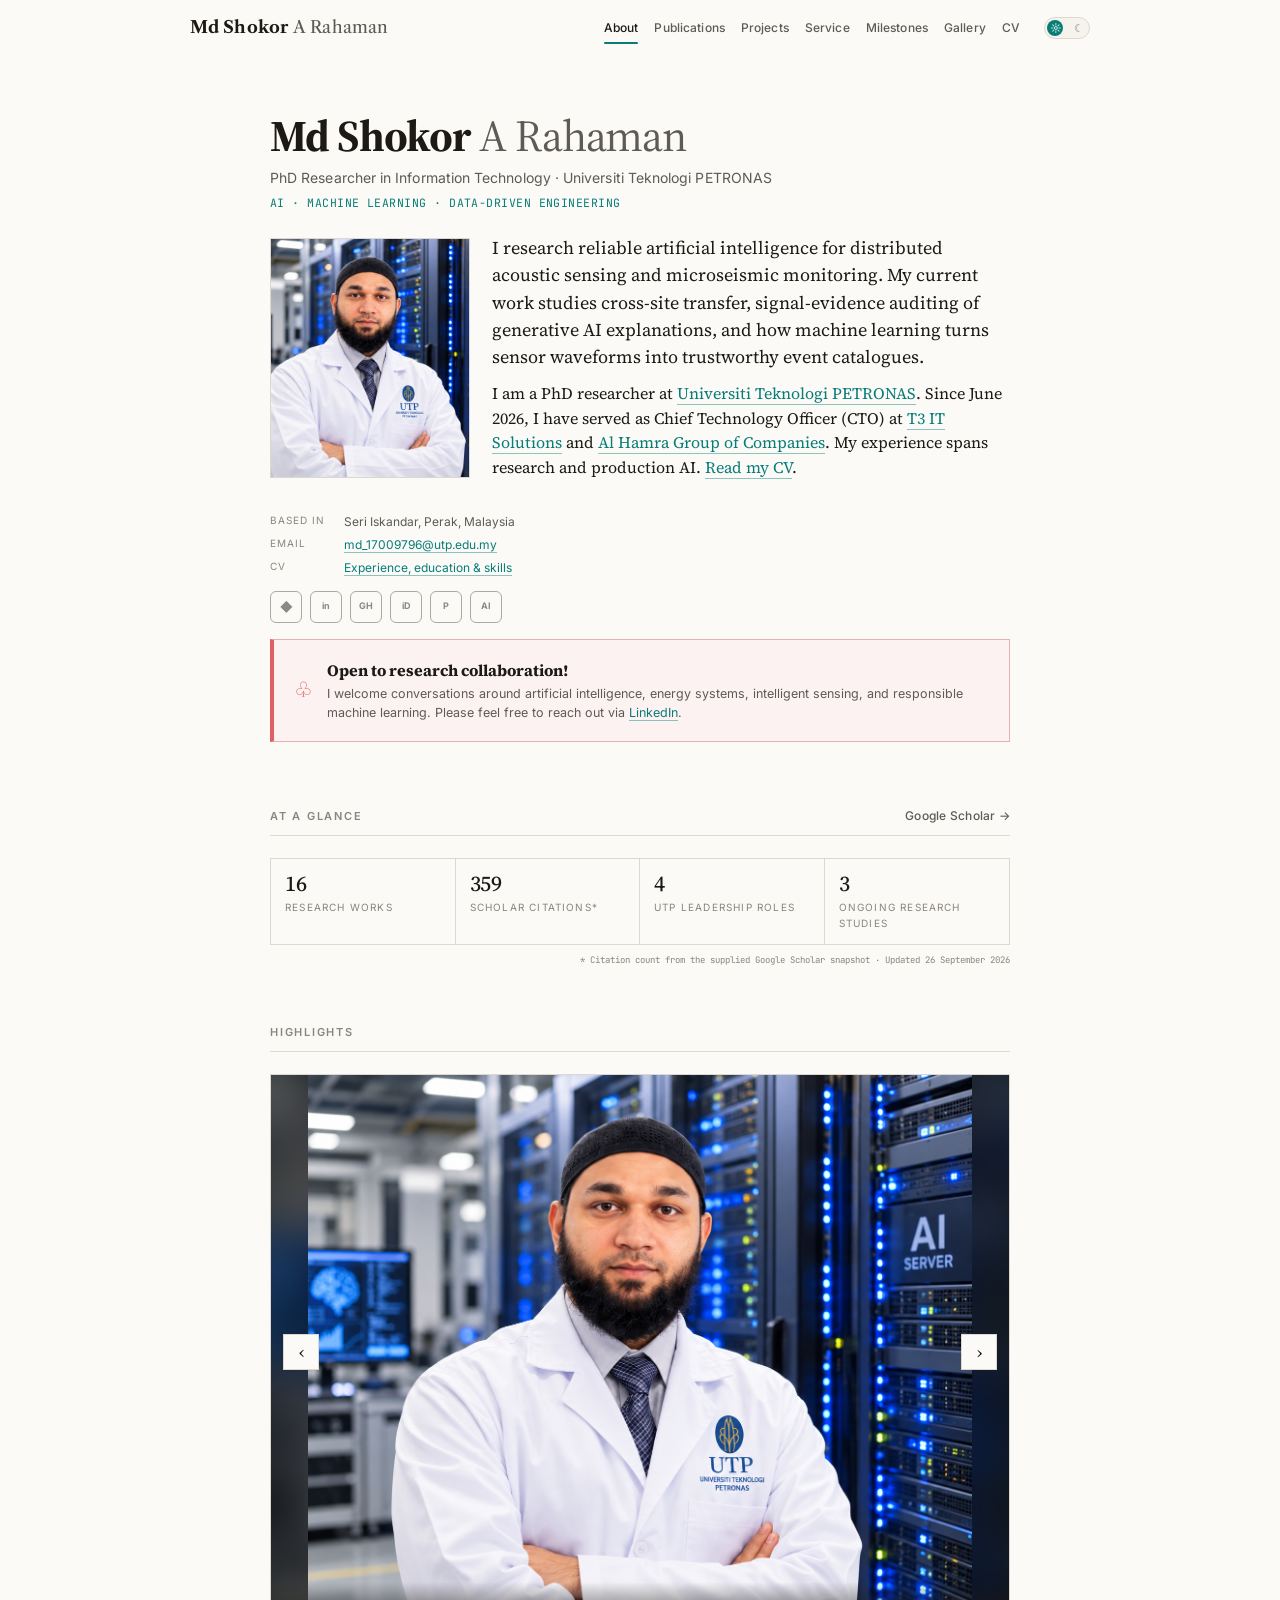
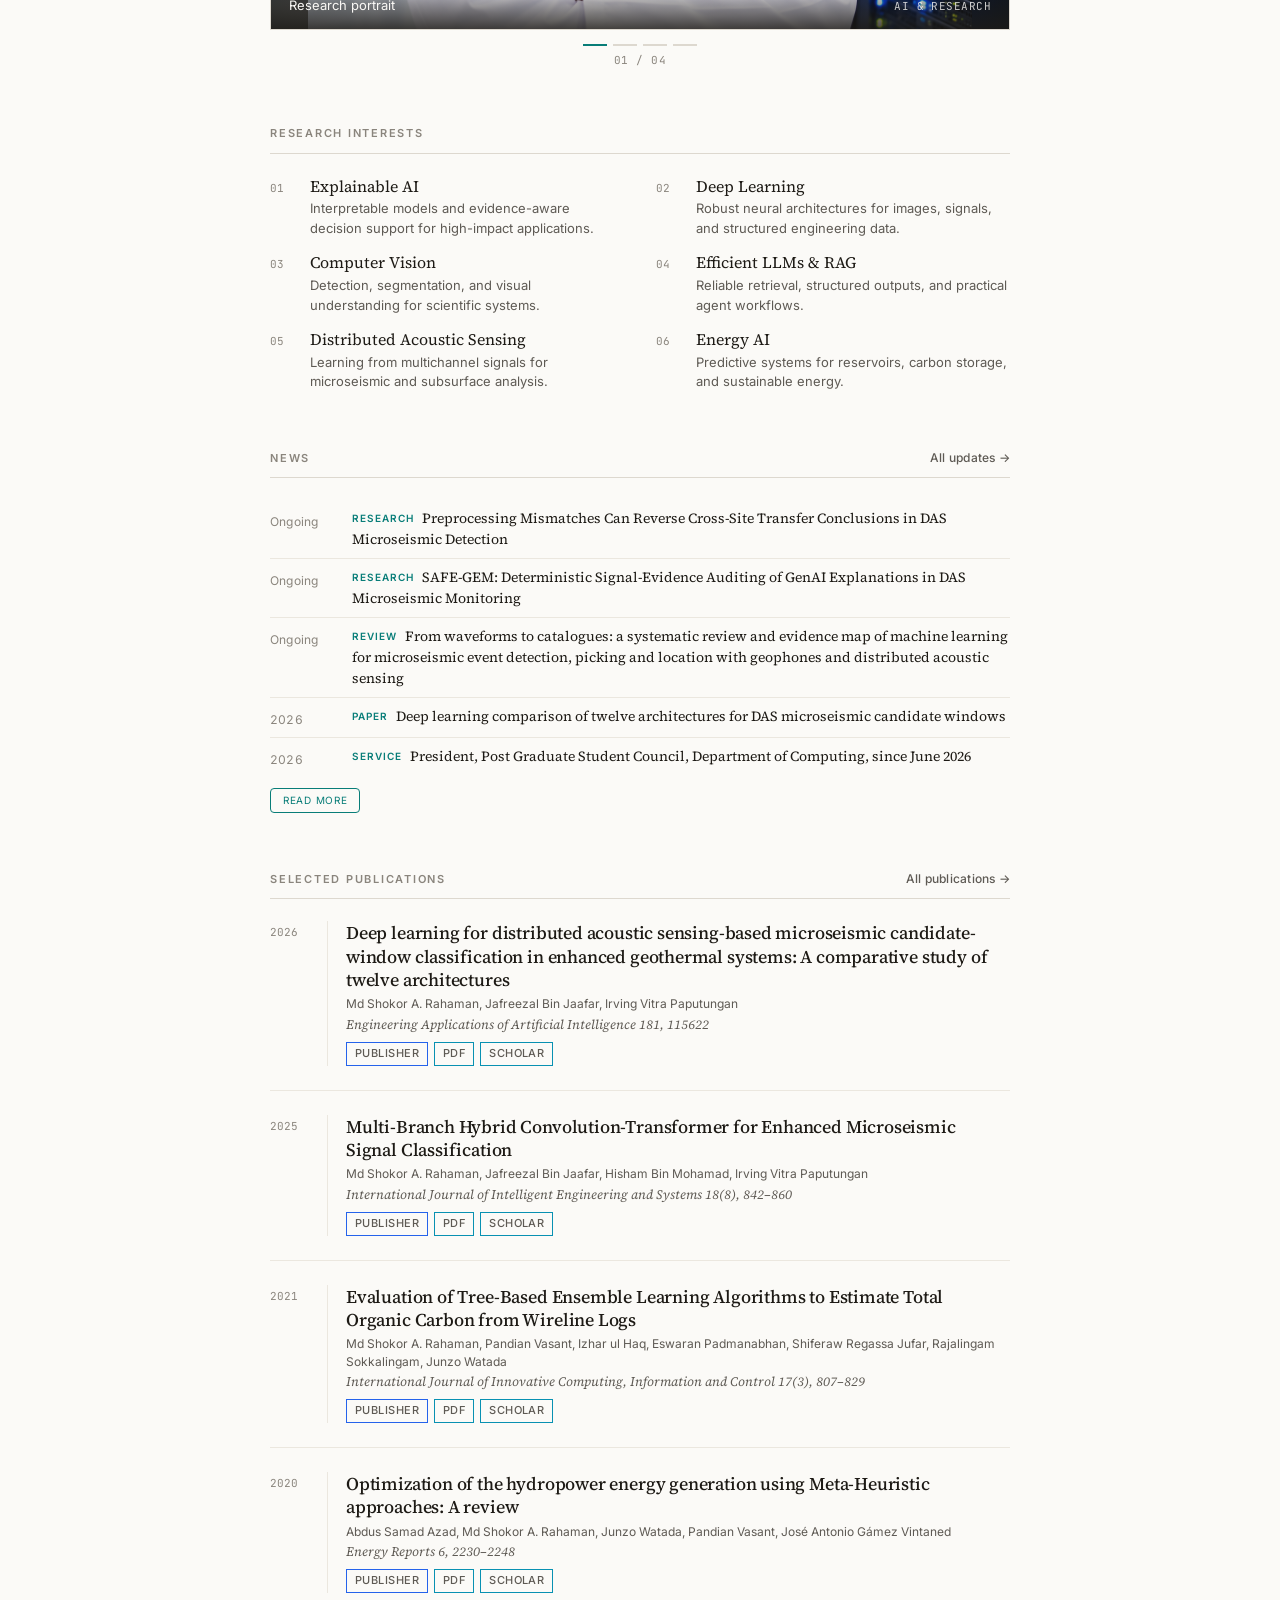
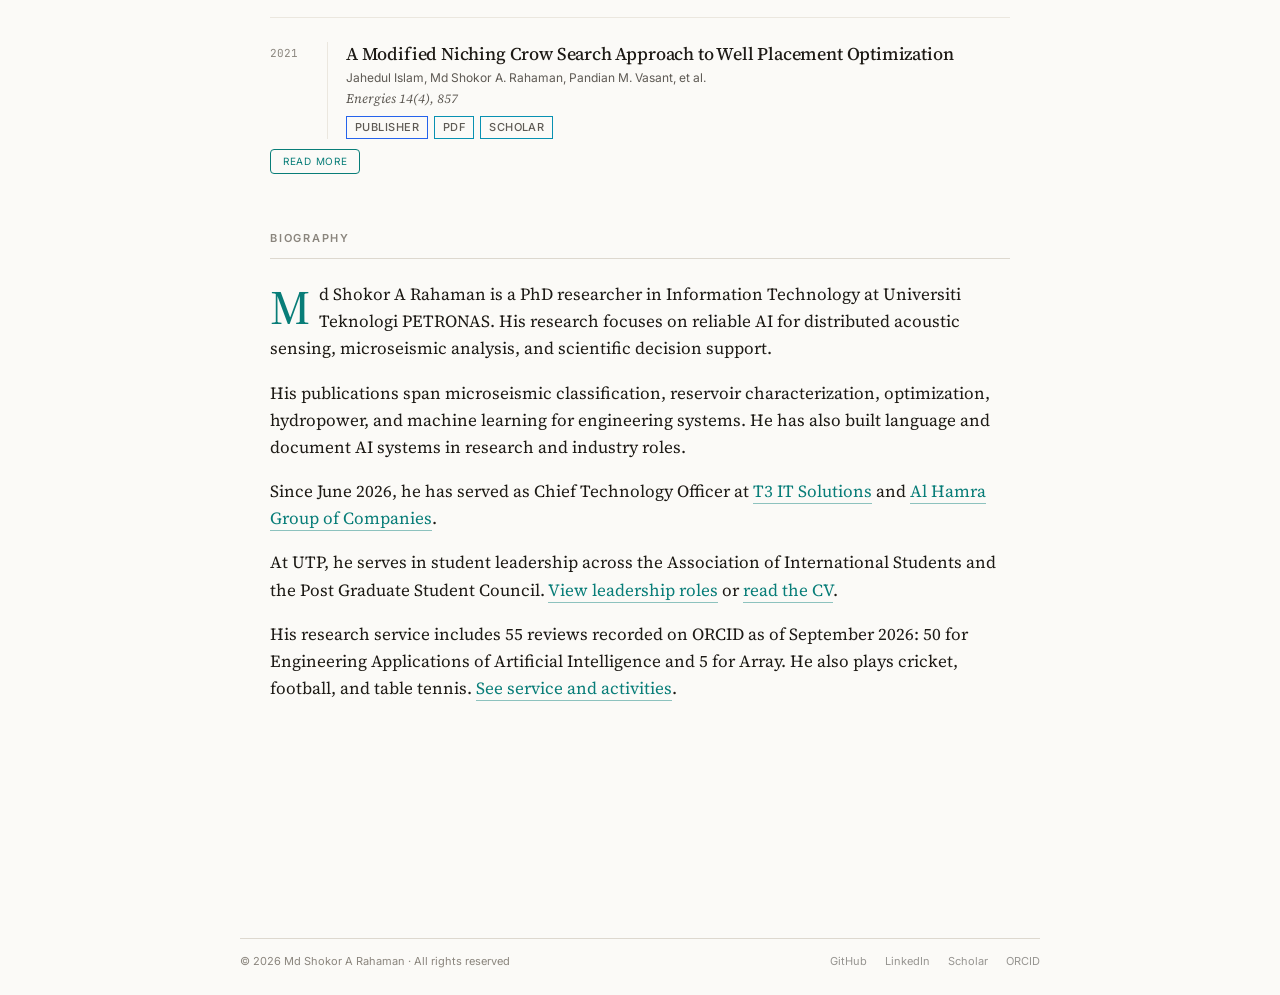
==== commit 12f3573a: "Revert "Refresh research portfolio, CV, gallery, and metadata" This reverts commit 71726495716ef18be" ====
--- a/index.html
+++ b/index.html
@@ -4,75 +4,131 @@
 <head>
 <meta charset="utf-8"/>
 <meta content="width=device-width, initial-scale=1" name="viewport"/>
-<meta content="PhD researcher at UTP and CTO working on reliable AI for distributed acoustic sensing, microseismic monitoring, and production systems." name="description"/>
+<meta content="Md Shokor A Rahaman — PhD researcher in artificial intelligence, machine learning, and data-driven engineering." name="description"/>
 <meta content="#fbfaf7" name="theme-color"/>
-<title>Md Shokor A Rahaman | Trustworthy AI for subsurface sensing</title>
+<title>Md Shokor A Rahaman — AI Researcher</title>
 <link href="https://fonts.googleapis.com" rel="preconnect"/>
 <link crossorigin="" href="https://fonts.gstatic.com" rel="preconnect"/>
-<link href="https://fonts.googleapis.com/css2?family=Inter:wght@400;500;600;700&amp;family=Source+Serif+4:opsz,wght@8..60,400;8..60,500;8..60,600;8..60,700&amp;display=swap" rel="stylesheet"/>
-<link href="/md-shokor-portfolio/assets/waveform.svg" rel="icon" type="image/svg+xml"/>
+<link href="https://fonts.googleapis.com/css2?family=Inter:wght@400;500;600;700&amp;family=JetBrains+Mono:wght@400;500&amp;family=Libre+Caslon+Text:wght@400;700&amp;family=Source+Serif+4:opsz,wght@8..60,300;8..60,400;8..60,500;8..60,600;8..60,700&amp;display=swap" rel="stylesheet"/>
+<link href="data:image/svg+xml,%3Csvg xmlns='http://www.w3.org/2000/svg' viewBox='0 0 64 64'%3E%3Crect width='64' height='64' rx='12' fill='%23007f79'/%3E%3Cpath d='M15 43V21h7l10 12 10-12h7v22h-7V31L32 42 22 31v12z' fill='white'/%3E%3C/svg%3E" rel="icon" type="image/svg+xml"/>
 <link href="./styles.css" rel="stylesheet"/>
 <script defer="" src="./script.js"></script>
-<link href="https://shokor103072.github.io/md-shokor-portfolio/" rel="canonical"/><meta content="website" property="og:type"/><meta content="Md Shokor A Rahaman | Trustworthy AI for subsurface sensing" property="og:title"/><meta content="PhD researcher at UTP and CTO working on reliable AI for distributed acoustic sensing, microseismic monitoring, and production systems." property="og:description"/><meta content="https://shokor103072.github.io/md-shokor-portfolio/" property="og:url"/><meta content="https://shokor103072.github.io/md-shokor-portfolio/assets/og-card.jpg" property="og:image"/><meta content="summary_large_image" name="twitter:card"/><script type="application/ld+json">{"@context": "https://schema.org", "@type": "Person", "name": "Md Shokor A Rahaman", "url": "https://shokor103072.github.io/md-shokor-portfolio/", "image": "https://shokor103072.github.io/md-shokor-portfolio/assets/shokor-ai-research-profile.webp", "jobTitle": ["PhD Researcher", "Chief Technology Officer"], "affiliation": {"@type": "CollegeOrUniversity", "name": "Universiti Teknologi PETRONAS"}, "sameAs": ["https://scholar.google.com/citations?user=Iqpq2h4AAAAJ", "https://orcid.org/0009-0003-7309-3068", "https://www.linkedin.com/in/md-shokor-a-rahaman-ba7bbb101/", "https://github.com/shokor103072"]}</script></head>
+</head>
 <body>
 <a class="skip-link" href="#main">Skip to content</a>
 <header class="mobile-header mobile-only">
 <div aria-hidden="true" style="width:32px"></div>
 <a aria-label="Md Shokor A Rahaman, home" class="brand-name mobile-brand" href="/md-shokor-portfolio/"><span class="brand-first">Md Shokor</span> <span class="brand-last">A Rahaman</span></a>
 <button aria-checked="false" aria-label="Toggle theme" class="theme-switch is-light" role="switch" type="button">
-<span class="theme-switch-thumb"></span><span aria-hidden="true" class="theme-switch-icon theme-switch-sun"><svg aria-hidden="true" viewbox="0 0 24 24"><circle cx="12" cy="12" r="4"></circle><path d="M12 2v2m0 16v2M2 12h2m16 0h2M5 5l1.5 1.5M17.5 17.5 19 19M19 5l-1.5 1.5M6.5 17.5 5 19"></path></svg></span><span aria-hidden="true" class="theme-switch-icon theme-switch-moon"><svg aria-hidden="true" viewbox="0 0 24 24"><path d="M20 15a8 8 0 0 1-11-11 8 8 0 1 0 11 11z"></path></svg></span>
+<span class="theme-switch-thumb"></span><span aria-hidden="true" class="theme-switch-icon theme-switch-sun">☼</span><span aria-hidden="true" class="theme-switch-icon theme-switch-moon">☾</span>
 </button>
 </header>
 <div aria-hidden="true" class="mobile-only mobile-spacer"></div>
-<nav aria-label="Mobile navigation" class="liquid-glass-nav mobile-only"><a class="lg-item active" href="/md-shokor-portfolio/"><svg aria-hidden="true" viewbox="0 0 24 24"><path d="M3 10.5 12 3l9 7.5V21h-6v-7H9v7H3z"></path></svg><span>About</span></a><a class="lg-item" href="/md-shokor-portfolio/projects/"><svg aria-hidden="true" viewbox="0 0 24 24"><path d="M3 13h4l3-7 4 12 3-6h4"></path></svg><span>Research</span></a><a class="lg-item" href="/md-shokor-portfolio/publications/"><svg aria-hidden="true" viewbox="0 0 24 24"><path d="M6 3h9l3 3v15H6zM9 10h6M9 14h6M9 18h4"></path></svg><span>Publications</span></a><a class="lg-item" href="/md-shokor-portfolio/cv/"><svg aria-hidden="true" viewbox="0 0 24 24"><path d="M6 3h12v18H6zM9 8h6M9 12h6M9 16h4"></path></svg><span>CV</span></a><button aria-controls="mobile-more-menu" aria-expanded="false" class="lg-item more-menu-button" type="button"><svg aria-hidden="true" viewbox="0 0 24 24"><path d="M4 6h16M4 12h16M4 18h16"></path></svg><span>More</span></button></nav>
-<div class="mobile-more-menu mobile-only" hidden="" id="mobile-more-menu"><a href="/md-shokor-portfolio/gallery/">Gallery</a><a href="/md-shokor-portfolio/news/">News</a><a href="/md-shokor-portfolio/service/">Service</a></div>
+<nav aria-label="Mobile navigation" class="liquid-glass-nav mobile-only">
+<a class="lg-item active" href="/md-shokor-portfolio/">
+<svg aria-hidden="true" viewbox="0 0 24 24"><path d="M3 10.5 12 3l9 7.5V21h-6v-7H9v7H3z"></path></svg><span>About</span>
+</a>
+<a class="lg-item" href="/md-shokor-portfolio/publications/">
+<svg aria-hidden="true" viewbox="0 0 24 24"><path d="M6 3h9l3 3v15H6zM9 10h6M9 14h6M9 18h4"></path></svg><span>Papers</span>
+</a>
+<a class="lg-item" href="/md-shokor-portfolio/projects/">
+<svg aria-hidden="true" viewbox="0 0 24 24"><path d="M4 4h6v6H4zM14 4h6v6h-6zM4 14h6v6H4zM14 14h6v6h-6z"></path></svg><span>Projects</span>
+</a>
+<a class="lg-item" href="/md-shokor-portfolio/service/">
+<svg aria-hidden="true" viewbox="0 0 24 24"><path d="M12 3v18M5 8h14M6 8l-3 6h6zM18 8l-3 6h6z"></path></svg><span>Service</span>
+</a>
+<button aria-controls="mobile-more-menu" aria-expanded="false" class="lg-item more-menu-button" type="button">
+<svg aria-hidden="true" viewbox="0 0 24 24"><path d="M4 6h16M4 12h16M4 18h16"></path></svg><span>More</span>
+</button>
+</nav>
+<div class="mobile-more-menu mobile-only" hidden="" id="mobile-more-menu"><a href="/md-shokor-portfolio/news/">News</a><a href="/md-shokor-portfolio/awards/">Milestones</a><a href="/md-shokor-portfolio/gallery/">Gallery</a><a href="/md-shokor-portfolio/cv/">CV</a></div>
 <header class="site-header desktop-only">
 <div class="site-header-inner">
 <a aria-label="Md Shokor A Rahaman, home" class="brand-name" href="/md-shokor-portfolio/"><span class="brand-first">Md Shokor</span> <span class="brand-last">A Rahaman</span></a>
-<nav aria-label="Primary navigation" class="nav-primary"><a class="active" href="/md-shokor-portfolio/">About</a><a href="/md-shokor-portfolio/projects/">Research</a><a href="/md-shokor-portfolio/publications/">Publications</a><a href="/md-shokor-portfolio/cv/">CV</a><a href="/md-shokor-portfolio/gallery/">Gallery</a><button aria-checked="false" aria-label="Toggle theme" class="theme-switch is-light" role="switch" type="button">
-<span class="theme-switch-thumb"></span><span aria-hidden="true" class="theme-switch-icon theme-switch-sun"><svg aria-hidden="true" viewbox="0 0 24 24"><circle cx="12" cy="12" r="4"></circle><path d="M12 2v2m0 16v2M2 12h2m16 0h2M5 5l1.5 1.5M17.5 17.5 19 19M19 5l-1.5 1.5M6.5 17.5 5 19"></path></svg></span><span aria-hidden="true" class="theme-switch-icon theme-switch-moon"><svg aria-hidden="true" viewbox="0 0 24 24"><path d="M20 15a8 8 0 0 1-11-11 8 8 0 1 0 11 11z"></path></svg></span>
-</button></nav>
+<nav aria-label="Primary navigation" class="nav-primary">
+<a class="active" href="/md-shokor-portfolio/">About</a>
+<a href="/md-shokor-portfolio/publications/">Publications</a>
+<a href="/md-shokor-portfolio/projects/">Projects</a>
+<a href="/md-shokor-portfolio/service/">Service</a>
+<a href="/md-shokor-portfolio/awards/">Milestones</a>
+<a href="/md-shokor-portfolio/gallery/">Gallery</a>
+<a href="/md-shokor-portfolio/cv/">CV</a><button aria-checked="false" aria-label="Toggle theme" class="theme-switch is-light" role="switch" type="button">
+<span class="theme-switch-thumb"></span><span aria-hidden="true" class="theme-switch-icon theme-switch-sun">☼</span><span aria-hidden="true" class="theme-switch-icon theme-switch-moon">☾</span>
+</button>
+</nav>
 </div>
 </header>
 <main id="main">
 <section class="intro-section" id="about">
 <h1><span class="brand-first">Md Shokor</span> <span class="brand-last">A Rahaman</span></h1>
-<div class="academic-line">PhD researcher, Universiti Teknologi PETRONAS · CTO, T3 IT Solutions &amp; Al Hamra Group</div>
-<div class="fellow-line">TRUSTWORTHY AI FOR SUBSURFACE SENSING</div>
+<div class="academic-line">PhD Researcher in Information Technology · Universiti Teknologi PETRONAS</div>
+<div class="fellow-line">AI · MACHINE LEARNING · DATA-DRIVEN ENGINEERING</div>
 <div class="intro-flow">
-<div class="portrait-frame"><img alt="Portrait of Md Shokor A Rahaman in a research setting" decoding="async" height="1145" src="./assets/shokor-ai-research-profile.webp" width="1374"/></div>
-<p class="home-intro-lead">I build trustworthy AI for subsurface sensing, from peer-reviewed microseismic research to production systems.</p>
-<p class="home-intro-sub">At UTP, I study robust learning from distributed acoustic sensing signals and evidence-aware AI explanations. As CTO of T3 IT Solutions and Al Hamra Group since June 2026, I also work on practical AI delivery.</p><div class="hero-actions"><a class="button-primary" href="/md-shokor-portfolio/projects/">Explore research</a><a class="button-secondary" download="" href="/md-shokor-portfolio/assets/md-shokor-a-rahaman-cv.pdf">Download CV</a></div>
+<div class="portrait-frame"><img alt="Portrait of Md Shokor A Rahaman in a research setting" height="240" src="./assets/shokor-ai-research-profile.png" width="200"/></div>
+<p class="home-intro-lead">I research reliable artificial intelligence for distributed acoustic sensing and microseismic monitoring. My current work studies cross-site transfer, signal-evidence auditing of generative AI explanations, and how machine learning turns sensor waveforms into trustworthy event catalogues.</p>
+<p class="home-intro-sub">I am a PhD researcher at <a href="https://www.utp.edu.my/" rel="noreferrer" target="_blank">Universiti Teknologi PETRONAS</a>. Since June 2026, I have served as Chief Technology Officer (CTO) at <a href="https://t3itsolutions.com.bd/" rel="noreferrer" target="_blank">T3 IT Solutions</a> and <a href="https://www.alhamrabd.com/" rel="noreferrer" target="_blank">Al Hamra Group of Companies</a>. My experience spans research and production AI. <a href="/md-shokor-portfolio/cv/">Read my CV</a>.</p>
 <div class="clear-float"></div>
 </div>
 <div class="profile-lines"><div><span>BASED IN</span><p>Seri Iskandar, Perak, Malaysia</p></div><div><span>EMAIL</span><p><a href="mailto:md_17009796@utp.edu.my">md_17009796@utp.edu.my</a></p></div><div><span>CV</span><p><a href="/md-shokor-portfolio/cv/">Experience, education &amp; skills</a></p></div></div>
-<div aria-label="Academic and social profiles" class="social-icons"><a aria-label="Google Scholar" class="social-icon-box" href="https://scholar.google.com/citations?user=Iqpq2h4AAAAJ" rel="noreferrer" target="_blank" title="Google Scholar"><svg aria-hidden="true" viewbox="0 0 24 24"><path d="m12 2 10 9-10 9L2 11zM6 14v5c4 3 8 3 12 0v-5"></path></svg></a><a aria-label="LinkedIn" class="social-icon-box" href="https://www.linkedin.com/in/md-shokor-a-rahaman-ba7bbb101/" rel="noreferrer" target="_blank" title="LinkedIn"><svg aria-hidden="true" viewbox="0 0 24 24"><path d="M4 9v11M4 5v.1M9 20v-11h5v2c1-2 6-2 6 3v6M9 14v6"></path></svg></a><a aria-label="GitHub" class="social-icon-box" href="https://github.com/shokor103072" rel="noreferrer" target="_blank" title="GitHub"><svg aria-hidden="true" viewbox="0 0 24 24"><path d="M9 19c-4 1-4-2-6-2m6 4v-3c-4 0-6-2-6-6 0-2 1-3 2-4 0-2 0-3 1-4l3 2c2-1 4-1 6 0l3-2c1 1 1 2 1 4 1 1 2 2 2 4 0 4-2 6-6 6v3"></path></svg></a><a aria-label="ORCID" class="social-icon-box" href="https://orcid.org/0009-0003-7309-3068" rel="noreferrer" target="_blank" title="ORCID"><svg aria-hidden="true" viewbox="0 0 24 24"><circle cx="12" cy="12" r="10"></circle><path d="M7 10v7M7 7v.1M11 17v-7h3a3 3 0 0 1 0 7z"></path></svg></a></div>
-<div class="collaboration-cta"><span>Open to research collaborations and advisory roles.</span><a href="mailto:md_17009796@utp.edu.my">Email me →</a></div>
+<div aria-label="Academic and social profiles" class="social-icons">
+<a class="social-icon-box" href="https://scholar.google.com/citations?user=Iqpq2h4AAAAJ" rel="noreferrer" target="_blank" title="Google Scholar"><span>◆</span></a>
+<a class="social-icon-box social-icon-text" href="https://www.linkedin.com/in/md-shokor-a-rahaman-ba7bbb101/" rel="noreferrer" target="_blank" title="LinkedIn"><span>in</span></a>
+<a class="social-icon-box social-icon-text" href="https://github.com/shokor103072" rel="noreferrer" target="_blank" title="GitHub"><span>GH</span></a>
+<a class="social-icon-box social-icon-text" href="https://orcid.org/0009-0003-7309-3068" rel="noreferrer" target="_blank" title="ORCID"><span>iD</span></a>
+<a class="social-icon-box social-icon-text" href="/md-shokor-portfolio/publications/" title="Publications"><span>P</span></a>
+<a class="social-icon-box social-icon-text" href="/md-shokor-portfolio/projects/" title="Projects"><span>AI</span></a>
+</div>
+<div class="announcement-box">
+<span aria-hidden="true" class="announcement-icon">♧</span>
+<div><strong>Open to research collaboration!</strong><p>I welcome conversations around artificial intelligence, energy systems, intelligent sensing, and responsible machine learning. Please feel free to reach out via <a href="https://www.linkedin.com/in/md-shokor-a-rahaman-ba7bbb101/" rel="noreferrer" target="_blank">LinkedIn</a>.</p></div>
+</div>
 </section>
 <section aria-labelledby="stats-title" class="page-section stats-section">
 <h2 class="sec-h2" id="stats-title"><span>At a glance</span><a class="more" href="https://scholar.google.com/citations?user=Iqpq2h4AAAAJ" rel="noreferrer" target="_blank">Google Scholar →</a></h2>
-<div class="stats-row"><div class="stat-cell"><div class="stat-val">16</div><div class="stat-lbl">Selected research works</div></div><div class="stat-cell"><div class="stat-val">50</div><div class="stat-lbl">EAAI peer reviews</div></div><div class="stat-cell"><div class="stat-val">55</div><div class="stat-lbl">ORCID reviews</div></div><div class="stat-cell"><div class="stat-val">3</div><div class="stat-lbl">Featured journals</div></div></div>
-<div class="updated-line">Review counts: ORCID, September 2026 · <a href="https://scholar.google.com/citations?user=Iqpq2h4AAAAJ" rel="noreferrer" target="_blank">Google Scholar profile</a></div>
+<div class="stats-row">
+<div class="stat-cell"><div class="stat-val">16</div><div class="stat-lbl">Research works</div></div>
+<div class="stat-cell"><div class="stat-val">359</div><div class="stat-lbl">Scholar citations*</div></div>
+<div class="stat-cell"><div class="stat-val">4</div><div class="stat-lbl">UTP leadership roles</div></div>
+<div class="stat-cell"><div class="stat-val">3</div><div class="stat-lbl">Ongoing research studies</div></div>
+</div>
+<div class="updated-line">* Citation count from the supplied Google Scholar snapshot · Updated 26 September 2026</div>
 </section>
 <section aria-labelledby="highlights-title" class="page-section" id="gallery">
 <h2 class="sec-h2" id="highlights-title"><span>Highlights</span></h2>
-<div class="highlight-grid"><figure><img alt="Presenting microseismic research at ICSL / ESTCON 2026" height="1080" loading="lazy" src="./assets/gallery/estcon-2026-presentation-02.webp" width="810"/><figcaption>Research presentation · ESTCON 2026</figcaption></figure><figure><img alt="With a minister at an ESTCON 2026 university event" height="1008" loading="lazy" src="./assets/shokor-utp-event.webp" width="568"/><figcaption>University event · ESTCON 2026</figcaption></figure><figure><img alt="Exploring robotics at the ESTCON 2026 exhibition" height="1080" loading="lazy" src="./assets/gallery/estcon-2026-technology-exhibition.webp" width="728"/><figcaption>Technology exhibition · ESTCON 2026</figcaption></figure></div>
+<div aria-label="Research highlights" aria-roledescription="carousel" class="slider" role="region">
+<div class="slider-track"><figure class="slide photo-highlight-slide" style="--slide-image: url('./assets/shokor-ai-research-profile.png')"><img alt="Portrait of Md Shokor A Rahaman in a research setting." fetchpriority="high" src="./assets/shokor-ai-research-profile.png"/><figcaption class="slide-caption"><span>Research portrait</span><span class="slide-where">AI &amp; RESEARCH</span></figcaption></figure><figure class="slide photo-highlight-slide" style="--slide-image: url('./assets/gallery/estcon-2026-technology-exhibition.png')"><img alt="Exploring a robotics demonstration at the ESTCON 2026 exhibition." loading="lazy" src="./assets/gallery/estcon-2026-technology-exhibition.png"/><figcaption class="slide-caption"><span>Technology exhibition at ESTCON 2026</span><span class="slide-where">ESTCON 2026</span></figcaption></figure><figure class="slide photo-highlight-slide" style="--slide-image: url('./assets/gallery/estcon-2026-presentation-02.png')"><img alt="Md Shokor A Rahaman presenting his microseismic classification research at ICSL / ESTCON 2026." loading="lazy" src="./assets/gallery/estcon-2026-presentation-02.png"/><figcaption class="slide-caption"><span>Microseismic research presentation</span><span class="slide-where">RESEARCH</span></figcaption></figure><figure class="slide photo-highlight-slide" style="--slide-image: url('./assets/shokor-utp-event.png')"><img alt="Md Shokor A Rahaman with Malaysia’s Minister of Science, Technology and Innovation at ESTCON 2026." loading="lazy" src="./assets/shokor-utp-event.png"/><figcaption class="slide-caption"><span>With Malaysia’s Minister of Science, Technology and Innovation</span><span class="slide-where">ESTCON 2026</span></figcaption></figure></div>
+<button aria-label="Previous highlight" class="slider-nav-btn slider-prev" type="button">‹</button>
+<button aria-label="Next highlight" class="slider-nav-btn slider-next" type="button">›</button>
+</div>
+<div aria-label="Choose a highlight" class="slider-dots">
+<button aria-label="Go to slide 1" class="slider-dot active" type="button"></button><button aria-label="Go to slide 2" class="slider-dot" type="button"></button><button aria-label="Go to slide 3" class="slider-dot" type="button"></button><button aria-label="Go to slide 4" class="slider-dot" type="button"></button>
+</div>
+<div class="slider-counter"><span class="slide-current">01</span> / 04</div>
 </section>
 <section aria-labelledby="interests-title" class="page-section" id="projects">
 <h2 class="sec-h2" id="interests-title"><span>Research interests</span></h2>
-<div class="pillar-grid">
-<article class="pillar-card"><span class="interest-num">01 · SIGNALS</span><h3>Reliable AI for DAS</h3><p>Robust microseismic classification, transfer across sites, and explanations grounded in waveform evidence.</p><a href="/md-shokor-portfolio/projects/">Research &amp; methods →</a></article>
-<article class="pillar-card"><span class="interest-num">02 · ENERGY</span><h3>AI for energy and the subsurface</h3><p>Predictive models for total organic carbon, well placement, CO₂ storage, and hydropower optimization.</p><a href="/md-shokor-portfolio/publications/">Selected papers →</a></article>
-<article class="pillar-card"><span class="interest-num">03 · SYSTEMS</span><h3>Production LLM and document AI</h3><p>Agentic RAG, document verification, semantic search, and measured improvements in deployed workflows.</p><a href="/md-shokor-portfolio/projects/#industry">Industry work →</a></article></div>
+<div class="interests-grid">
+<article class="interest-item"><span class="interest-num">01</span><h3 class="interest-name">Explainable AI</h3><p class="interest-desc">Interpretable models and evidence-aware decision support for high-impact applications.</p></article>
+<article class="interest-item"><span class="interest-num">02</span><h3 class="interest-name">Deep Learning</h3><p class="interest-desc">Robust neural architectures for images, signals, and structured engineering data.</p></article>
+<article class="interest-item"><span class="interest-num">03</span><h3 class="interest-name">Computer Vision</h3><p class="interest-desc">Detection, segmentation, and visual understanding for scientific systems.</p></article>
+<article class="interest-item"><span class="interest-num">04</span><h3 class="interest-name">Efficient LLMs &amp; RAG</h3><p class="interest-desc">Reliable retrieval, structured outputs, and practical agent workflows.</p></article>
+<article class="interest-item"><span class="interest-num">05</span><h3 class="interest-name">Distributed Acoustic Sensing</h3><p class="interest-desc">Learning from multichannel signals for microseismic and subsurface analysis.</p></article>
+<article class="interest-item"><span class="interest-num">06</span><h3 class="interest-name">Energy AI</h3><p class="interest-desc">Predictive systems for reservoirs, carbon storage, and sustainable energy.</p></article>
+</div>
 </section>
 <section aria-labelledby="news-title" class="page-section" id="service">
 <h2 class="sec-h2" id="news-title"><span>News</span><a class="more" href="/md-shokor-portfolio/news/">All updates →</a></h2>
-<div class="news-list"><article class="news-row"><time class="news-date" datetime="2026-09">Sep 2026</time><div class="news-body"><span class="news-tag">Paper</span>Physics-constrained feature selection for CO₂ trapping efficiency screening. <a href="https://doi.org/10.22266/ijies2026.0930.27">Read paper</a></div></article><article class="news-row"><time class="news-date" datetime="2026-09">Sep 2026</time><div class="news-body"><span class="news-tag">Talk</span>Presented microseismic classification research at ICSL / ESTCON 2026. <a href="/md-shokor-portfolio/gallery/">View photos</a></div></article><article class="news-row"><time class="news-date" datetime="2026-09">Sep 2026</time><div class="news-body"><span class="news-tag">Paper</span>Twelve-architecture DAS microseismic candidate-window study published in <em>Engineering Applications of Artificial Intelligence</em>. <a href="https://doi.org/10.1016/j.engappai.2026.115622">Read paper</a></div></article></div>
+<div class="news-list"><article class="news-row"><time class="news-date">Ongoing</time><div class="news-body"><span class="news-tag">Research</span>Preprocessing Mismatches Can Reverse Cross-Site Transfer Conclusions in DAS Microseismic Detection</div></article><article class="news-row"><time class="news-date">Ongoing</time><div class="news-body"><span class="news-tag">Research</span>SAFE-GEM: Deterministic Signal-Evidence Auditing of GenAI Explanations in DAS Microseismic Monitoring</div></article><article class="news-row"><time class="news-date">Ongoing</time><div class="news-body"><span class="news-tag">Review</span>From waveforms to catalogues: a systematic review and evidence map of machine learning for microseismic event detection, picking and location with geophones and distributed acoustic sensing</div></article><article class="news-row"><time class="news-date">2026</time><div class="news-body"><span class="news-tag">Paper</span>Deep learning comparison of twelve architectures for DAS microseismic candidate windows</div></article><article class="news-row"><time class="news-date">2026</time><div class="news-body"><span class="news-tag">Service</span>President, Post Graduate Student Council, Department of Computing, since June 2026</div></article></div>
+<button aria-expanded="false" class="news-more-btn" type="button">Read more</button>
 </section>
 <section aria-labelledby="publications-title" class="page-section" id="publications">
 <h2 class="sec-h2" id="publications-title"><span>Selected publications</span><a class="more" href="/md-shokor-portfolio/publications/">All publications →</a></h2>
-<div class="selected-publications"><article class="sel-pub-item"><div class="sel-pub-year">2026</div><div><h3 class="sel-pub-title">Deep learning for distributed acoustic sensing-based microseismic candidate-window classification in enhanced geothermal systems: A comparative study of twelve architectures</h3><p class="sel-pub-authors"><strong>Md Shokor A. Rahaman</strong>, Jafreezal Bin Jaafar, Irving Vitra Paputungan</p><p class="sel-pub-venue">Engineering Applications of Artificial Intelligence 181, 115622</p><div class="pub-links"><a class="pub-link-doi" href="https://doi.org/10.1016/j.engappai.2026.115622" rel="noreferrer" target="_blank">Publisher</a><a class="pub-link-project" href="/md-shokor-portfolio/assets/papers/das-microseismic-twelve-architectures.pdf" rel="noreferrer" target="_blank">PDF</a><a class="pub-link-project" href="https://scholar.google.com/citations?view_op=view_citation&amp;hl=en&amp;user=Iqpq2h4AAAAJ&amp;citation_for_view=Iqpq2h4AAAAJ:jL-93Qbq4QoC" rel="noreferrer" target="_blank">Scholar</a><a href="https://api.crossref.org/works/10.1016%2Fj.engappai.2026.115622/transform/application/x-bibtex" rel="noreferrer" target="_blank">BibTeX</a></div><details class="pub-abstract"><summary>Research summary</summary><p>A comparative evaluation of twelve deep-learning architectures for classifying candidate windows from distributed acoustic sensing data in an enhanced geothermal setting.</p></details></div></article><article class="sel-pub-item"><div class="sel-pub-year">2025</div><div><h3 class="sel-pub-title">Multi-Branch Hybrid Convolution-Transformer for Enhanced Microseismic Signal Classification</h3><p class="sel-pub-authors"><strong>Md Shokor A. Rahaman</strong>, Jafreezal Bin Jaafar, Hisham Bin Mohamad, Irving Vitra Paputungan</p><p class="sel-pub-venue">International Journal of Intelligent Engineering and Systems 18(8), 842–860</p><p class="pub-cites">3 citations · Google Scholar, Sept 2026</p><div class="pub-links"><a class="pub-link-doi" href="https://doi.org/10.22266/ijies2025.0930.51" rel="noreferrer" target="_blank">Publisher</a><a class="pub-link-project" href="https://inass.org/wp-content/uploads/2025/04/2025093051-2.pdf" rel="noreferrer" target="_blank">PDF</a><a class="pub-link-project" href="https://scholar.google.com/citations?view_op=view_citation&amp;hl=en&amp;user=Iqpq2h4AAAAJ&amp;citation_for_view=Iqpq2h4AAAAJ:_Qo2XoVZTnwC" rel="noreferrer" target="_blank">Scholar</a><a href="https://api.crossref.org/works/10.22266%2Fijies2025.0930.51/transform/application/x-bibtex" rel="noreferrer" target="_blank">BibTeX</a></div><details class="pub-abstract"><summary>Research summary</summary><p>A hybrid convolution-transformer architecture for distinguishing microseismic signals from blasting and noise.</p></details></div></article><article class="sel-pub-item"><div class="sel-pub-year">2021</div><div><h3 class="sel-pub-title">Modelling and optimization of microhardness of electroless Ni–P–TiO₂ composite coating based on machine learning and response surface methodology</h3><p class="sel-pub-authors">Imtiaz Ahmed Shozib, Azlan Ahmad, <strong>Md Shokor A. Rahaman</strong>, et al.</p><p class="sel-pub-venue">Journal of Materials Research and Technology 12, 1010–1025</p><p class="pub-cites">95 citations · Google Scholar, Sept 2026</p><div class="pub-links"><a href="https://doi.org/10.1016/j.jmrt.2021.03.063">Publisher</a><a href="/md-shokor-portfolio/assets/papers/microhardness-ml-rsm.pdf">PDF</a><a href="https://api.crossref.org/works/10.1016%2Fj.jmrt.2021.03.063/transform/application/x-bibtex" rel="noreferrer" target="_blank">BibTeX</a></div><details class="pub-abstract"><summary>Research summary</summary><p>Machine learning and response surface methodology are used to model and optimize the microhardness of an electroless Ni-P-TiO2 composite coating.</p></details></div></article><article class="sel-pub-item"><div class="sel-pub-year">2021</div><div><h3 class="sel-pub-title">Evaluation of Tree-Based Ensemble Learning Algorithms to Estimate Total Organic Carbon from Wireline Logs</h3><p class="sel-pub-authors"><strong>Md Shokor A. Rahaman</strong>, Pandian Vasant, Izhar ul Haq, Eswaran Padmanabhan, Shiferaw Regassa Jufar, Rajalingam Sokkalingam, Junzo Watada</p><p class="sel-pub-venue">International Journal of Innovative Computing, Information and Control 17(3), 807–829</p><p class="pub-cites">5 citations · Google Scholar, Sept 2026</p><div class="pub-links"><a class="pub-link-doi" href="https://doi.org/10.24507/ijicic.17.03.807" rel="noreferrer" target="_blank">Publisher</a><a class="pub-link-project" href="/md-shokor-portfolio/assets/papers/toc-tree-ensembles.pdf" rel="noreferrer" target="_blank">PDF</a><a class="pub-link-project" href="https://scholar.google.com/citations?view_op=view_citation&amp;hl=en&amp;user=Iqpq2h4AAAAJ&amp;citation_for_view=Iqpq2h4AAAAJ:ZeXyd9-uunAC" rel="noreferrer" target="_blank">Scholar</a><a href="https://api.crossref.org/works/10.24507%2Fijicic.17.03.807/transform/application/x-bibtex" rel="noreferrer" target="_blank">BibTeX</a></div><details class="pub-abstract"><summary>Research summary</summary><p>An evaluation of tree-based ensemble learning for estimating total organic carbon from wireline logs.</p></details></div></article><article class="sel-pub-item"><div class="sel-pub-year">2021</div><div><h3 class="sel-pub-title">A Modified Niching Crow Search Approach to Well Placement Optimization</h3><p class="sel-pub-authors">Jahedul Islam, <strong>Md Shokor A. Rahaman</strong>, Pandian M. Vasant, et al.</p><p class="sel-pub-venue">Energies 14(4), 857</p><p class="pub-cites">12 citations · Google Scholar, Sept 2026</p><div class="pub-links"><a class="pub-link-doi" href="https://doi.org/10.3390/en14040857" rel="noreferrer" target="_blank">Publisher</a><a class="pub-link-project" href="/md-shokor-portfolio/assets/papers/well-placement-crow-search.pdf" rel="noreferrer" target="_blank">PDF</a><a class="pub-link-project" href="https://scholar.google.com/citations?view_op=view_citation&amp;hl=en&amp;user=Iqpq2h4AAAAJ&amp;citation_for_view=Iqpq2h4AAAAJ:mVmsd5A6BfQC" rel="noreferrer" target="_blank">Scholar</a><a href="https://api.crossref.org/works/10.3390%2Fen14040857/transform/application/x-bibtex" rel="noreferrer" target="_blank">BibTeX</a></div><details class="pub-abstract"><summary>Research summary</summary><p>A modified niching crow search approach is applied to well placement optimization.</p></details></div></article><article class="sel-pub-item"><div class="sel-pub-year">2020</div><div><h3 class="sel-pub-title">Optimization of the hydropower energy generation using Meta-Heuristic approaches: A review</h3><p class="sel-pub-authors">Abdus Samad Azad, <strong>Md Shokor A. Rahaman</strong>, Junzo Watada, Pandian Vasant, José Antonio Gámez Vintaned</p><p class="sel-pub-venue">Energy Reports 6, 2230–2248</p><p class="pub-cites">125 citations · Google Scholar, Sept 2026</p><div class="pub-links"><a class="pub-link-doi" href="https://doi.org/10.1016/j.egyr.2020.08.009" rel="noreferrer" target="_blank">Publisher</a><a class="pub-link-project" href="/md-shokor-portfolio/assets/papers/hydropower-metaheuristics-review.pdf" rel="noreferrer" target="_blank">PDF</a><a class="pub-link-project" href="https://scholar.google.com/citations?view_op=view_citation&amp;hl=en&amp;user=Iqpq2h4AAAAJ&amp;citation_for_view=Iqpq2h4AAAAJ:qxL8FJ1GzNcC" rel="noreferrer" target="_blank">Scholar</a><a href="https://api.crossref.org/works/10.1016%2Fj.egyr.2020.08.009/transform/application/x-bibtex" rel="noreferrer" target="_blank">BibTeX</a></div><details class="pub-abstract"><summary>Research summary</summary><p>A review of metaheuristic approaches for optimizing hydropower energy generation.</p></details></div></article></div>
+<div class="selected-publications"><article class="sel-pub-item"><div class="sel-pub-year">2026</div><div><h3 class="sel-pub-title">Deep learning for distributed acoustic sensing-based microseismic candidate-window classification in enhanced geothermal systems: A comparative study of twelve architectures</h3><p class="sel-pub-authors">Md Shokor A. Rahaman, Jafreezal Bin Jaafar, Irving Vitra Paputungan</p><p class="sel-pub-venue">Engineering Applications of Artificial Intelligence 181, 115622</p><div class="pub-links"><a class="pub-link-doi" href="https://doi.org/10.1016/j.engappai.2026.115622" rel="noreferrer" target="_blank">Publisher</a><a class="pub-link-project" href="/md-shokor-portfolio/assets/papers/das-microseismic-twelve-architectures.pdf" rel="noreferrer" target="_blank">PDF</a><a class="pub-link-project" href="https://scholar.google.com/citations?view_op=view_citation&amp;hl=en&amp;user=Iqpq2h4AAAAJ&amp;citation_for_view=Iqpq2h4AAAAJ:jL-93Qbq4QoC" rel="noreferrer" target="_blank">Scholar</a></div></div></article><article class="sel-pub-item"><div class="sel-pub-year">2025</div><div><h3 class="sel-pub-title">Multi-Branch Hybrid Convolution-Transformer for Enhanced Microseismic Signal Classification</h3><p class="sel-pub-authors">Md Shokor A. Rahaman, Jafreezal Bin Jaafar, Hisham Bin Mohamad, Irving Vitra Paputungan</p><p class="sel-pub-venue">International Journal of Intelligent Engineering and Systems 18(8), 842–860</p><div class="pub-links"><a class="pub-link-doi" href="https://doi.org/10.22266/ijies2025.0930.51" rel="noreferrer" target="_blank">Publisher</a><a class="pub-link-project" href="https://inass.org/wp-content/uploads/2025/04/2025093051-2.pdf" rel="noreferrer" target="_blank">PDF</a><a class="pub-link-project" href="https://scholar.google.com/citations?view_op=view_citation&amp;hl=en&amp;user=Iqpq2h4AAAAJ&amp;citation_for_view=Iqpq2h4AAAAJ:_Qo2XoVZTnwC" rel="noreferrer" target="_blank">Scholar</a></div></div></article><article class="sel-pub-item"><div class="sel-pub-year">2021</div><div><h3 class="sel-pub-title">Evaluation of Tree-Based Ensemble Learning Algorithms to Estimate Total Organic Carbon from Wireline Logs</h3><p class="sel-pub-authors">Md Shokor A. Rahaman, Pandian Vasant, Izhar ul Haq, Eswaran Padmanabhan, Shiferaw Regassa Jufar, Rajalingam Sokkalingam, Junzo Watada</p><p class="sel-pub-venue">International Journal of Innovative Computing, Information and Control 17(3), 807–829</p><div class="pub-links"><a class="pub-link-doi" href="https://doi.org/10.24507/ijicic.17.03.807" rel="noreferrer" target="_blank">Publisher</a><a class="pub-link-project" href="/md-shokor-portfolio/assets/papers/toc-tree-ensembles.pdf" rel="noreferrer" target="_blank">PDF</a><a class="pub-link-project" href="https://scholar.google.com/citations?view_op=view_citation&amp;hl=en&amp;user=Iqpq2h4AAAAJ&amp;citation_for_view=Iqpq2h4AAAAJ:ZeXyd9-uunAC" rel="noreferrer" target="_blank">Scholar</a></div></div></article><article class="sel-pub-item"><div class="sel-pub-year">2020</div><div><h3 class="sel-pub-title">Optimization of the hydropower energy generation using Meta-Heuristic approaches: A review</h3><p class="sel-pub-authors">Abdus Samad Azad, Md Shokor A. Rahaman, Junzo Watada, Pandian Vasant, José Antonio Gámez Vintaned</p><p class="sel-pub-venue">Energy Reports 6, 2230–2248</p><div class="pub-links"><a class="pub-link-doi" href="https://doi.org/10.1016/j.egyr.2020.08.009" rel="noreferrer" target="_blank">Publisher</a><a class="pub-link-project" href="/md-shokor-portfolio/assets/papers/hydropower-metaheuristics-review.pdf" rel="noreferrer" target="_blank">PDF</a><a class="pub-link-project" href="https://scholar.google.com/citations?view_op=view_citation&amp;hl=en&amp;user=Iqpq2h4AAAAJ&amp;citation_for_view=Iqpq2h4AAAAJ:qxL8FJ1GzNcC" rel="noreferrer" target="_blank">Scholar</a></div></div></article><article class="sel-pub-item"><div class="sel-pub-year">2021</div><div><h3 class="sel-pub-title">A Modified Niching Crow Search Approach to Well Placement Optimization</h3><p class="sel-pub-authors">Jahedul Islam, Md Shokor A. Rahaman, Pandian M. Vasant, et al.</p><p class="sel-pub-venue">Energies 14(4), 857</p><div class="pub-links"><a class="pub-link-doi" href="https://doi.org/10.3390/en14040857" rel="noreferrer" target="_blank">Publisher</a><a class="pub-link-project" href="/md-shokor-portfolio/assets/papers/well-placement-crow-search.pdf" rel="noreferrer" target="_blank">PDF</a><a class="pub-link-project" href="https://scholar.google.com/citations?view_op=view_citation&amp;hl=en&amp;user=Iqpq2h4AAAAJ&amp;citation_for_view=Iqpq2h4AAAAJ:mVmsd5A6BfQC" rel="noreferrer" target="_blank">Scholar</a></div></div></article></div>
 <a class="outline-more" href="/md-shokor-portfolio/publications/">Read more</a>
+</section>
+<section aria-labelledby="biography-title" class="page-section" id="biography">
+<h2 class="sec-h2" id="biography-title"><span>Biography</span></h2>
+<div class="bio-copy"><p class="bio-text bio-dropcap">Md Shokor A Rahaman is a PhD researcher in Information Technology at Universiti Teknologi PETRONAS. His research focuses on reliable AI for distributed acoustic sensing, microseismic analysis, and scientific decision support.</p><p class="bio-text">His publications span microseismic classification, reservoir characterization, optimization, hydropower, and machine learning for engineering systems. He has also built language and document AI systems in research and industry roles.</p><p class="bio-text">Since June 2026, he has served as Chief Technology Officer at <a href="https://t3itsolutions.com.bd/" rel="noreferrer" target="_blank">T3 IT Solutions</a> and <a href="https://www.alhamrabd.com/" rel="noreferrer" target="_blank">Al Hamra Group of Companies</a>.</p><p class="bio-text">At UTP, he serves in student leadership across the Association of International Students and the Post Graduate Student Council. <a href="/md-shokor-portfolio/service/">View leadership roles</a> or <a href="/md-shokor-portfolio/cv/">read the CV</a>.</p><p class="bio-text">His research service includes 55 reviews recorded on ORCID as of September 2026: 50 for Engineering Applications of Artificial Intelligence and 5 for Array. He also plays cricket, football, and table tennis. <a href="/md-shokor-portfolio/service/">See service and activities</a>.</p></div>
 </section>
 </main>
 <footer class="site-footer desktop-only">
--- a/styles.css
+++ b/styles.css
@@ -10,9 +10,9 @@
   --accent-color: #087d78;
   --font-serif: "Source Serif 4", "Times New Roman", serif;
   --font-heading: "Source Serif 4", "Times New Roman", serif;
-  --font-brand: "Source Serif 4", Georgia, serif;
+  --font-brand: "Libre Caslon Text", Georgia, serif;
   --font-sans: "Inter", Arial, sans-serif;
-  --font-mono: "Inter", Arial, sans-serif;
+  --font-mono: "JetBrains Mono", Consolas, monospace;
 }
 
 html.dark {
@@ -449,64 +449,3 @@
   .news-page-list .news-row { grid-template-columns: 64px 1fr; gap: 10px; }
   .news-page-list .news-body { font-size: 13px; }
 }
-
-/* September 2026 editorial refresh */
-body { font-family: var(--font-sans); }
-h1,h2,h3,.brand-name,.stat-val { font-family: var(--font-heading); }
-h1,h1 .brand-first,h1 .brand-last { font-size: clamp(42px, 6vw, 62px); }
-.intro-section { position: relative; }
-.intro-section::after { content:""; display:block; width:100%; height:26px; margin-top:28px; background:url('/md-shokor-portfolio/assets/waveform.svg') left center / 26px 26px no-repeat; border-bottom:1px solid var(--rule); }
-.hero-actions { display:flex; flex-wrap:wrap; gap:10px; margin:20px 0 0; font-family:var(--font-sans); font-size:13px; }
-.button-primary,.button-secondary { display:inline-block; padding:10px 16px; border:1px solid var(--accent-color); border-radius:4px; font-weight:600; }
-.button-primary { background:var(--accent-color); color:white; }
-.button-primary:hover { color:white; filter:brightness(.93); }
-.button-secondary { background:transparent; }
-.social-icon-box svg { width:19px; height:19px; fill:none; stroke:currentColor; stroke-width:1.7; stroke-linecap:round; stroke-linejoin:round; }
-.collaboration-cta { display:flex; justify-content:space-between; align-items:center; gap:14px; padding:15px 0; margin-top:18px; border-top:1px solid var(--rule); font-size:14px; }
-.collaboration-cta a { white-space:nowrap; font-weight:600; }
-.highlight-grid { display:grid; grid-template-columns:repeat(3,minmax(0,1fr)); gap:14px; }
-.highlight-grid figure { margin:0; border:1px solid var(--rule); background:var(--paper); }
-.highlight-grid img { width:100%; height:270px; object-fit:cover; object-position:center 25%; display:block; }
-.highlight-grid figcaption { padding:10px 12px; font-size:12px; font-weight:600; line-height:1.4; }
-.pillar-grid { display:grid; grid-template-columns:repeat(3,minmax(0,1fr)); gap:12px; }
-.pillar-card { padding:20px; border:1px solid var(--rule); background:var(--paper); }
-.pillar-card h3 { margin:15px 0 10px; font-size:21px; line-height:1.15; }
-.pillar-card p { min-height:122px; font-size:13px; line-height:1.55; color:var(--ink-soft); }
-.pillar-card a { font-size:12px; font-weight:600; }
-.gallery-archive { margin:40px 0; border-top:1px solid var(--rule); }
-.gallery-archive summary { cursor:pointer; padding:14px 0; color:var(--accent-color); font-weight:600; }
-.gallery-archive[open] .gallery-grid { margin-top:18px; }
-@media(max-width:700px) { .highlight-grid { grid-template-columns:repeat(3,minmax(0,1fr)); gap:7px; } .highlight-grid img { height:150px; } .highlight-grid figcaption { font-size:10px; padding:8px; } .pillar-grid { grid-template-columns:1fr; } .pillar-card p { min-height:0; } .collaboration-cta { align-items:flex-start; flex-direction:column; } }
-@media(max-width:480px) { main { padding-left:22px; padding-right:22px; } .highlight-grid { grid-template-columns:1fr 1fr; } .highlight-grid figure:first-child { grid-column:span 2; } .highlight-grid figure:first-child img { height:260px; } }
-
-.case-study { margin:20px 0 28px; padding:0 0 22px; border-bottom:1px solid var(--rule); }
-.case-head { padding:20px 22px; background:var(--paper); border:1px solid var(--rule); border-left:3px solid var(--accent-color); }
-.case-kicker { font-family:var(--font-sans); font-size:10px; font-weight:700; letter-spacing:.12em; color:var(--accent-color); }
-.case-head h3 { margin:7px 0 3px; font-size:25px; line-height:1.2; }
-.case-head p { margin:0; color:var(--ink-soft); font-size:13px; }
-.case-body { display:grid; grid-template-columns:repeat(3,minmax(0,1fr)); gap:18px; padding:18px 3px 4px; }
-.case-body strong { color:var(--accent-color); font-size:11px; text-transform:uppercase; letter-spacing:.1em; }
-.case-body p { margin:5px 0 0; color:var(--ink-soft); font-size:13px; line-height:1.5; }
-.case-links { display:flex; flex-wrap:wrap; gap:20px; margin:12px 3px 0; font-size:13px; font-weight:600; }
-.current-work-list { padding-left:22px; } .current-work-list li { margin-bottom:12px; }
-@media(max-width:650px){.case-body { grid-template-columns:1fr; gap:12px; }}
-
-@media (max-width:720px) {
-  main { max-width:680px; margin:0 auto; padding:46px 24px 110px; }
-  h1,h1 .brand-first,h1 .brand-last { font-size:clamp(38px,9vw,52px); }
-  .portrait-frame { float:none; width:min(100%,250px); height:255px; margin:0 0 18px; }
-  .home-intro-lead { font-size:17px; line-height:1.52; }
-  .home-intro-sub { font-size:14px; line-height:1.55; }
-  .stats-row { grid-template-columns:repeat(2,1fr); }
-  .stat-cell:nth-child(2) { border-right:0; }
-  .stat-cell:nth-child(-n+2) { border-bottom:1px solid var(--rule); }
-  .stat-lbl { font-size:9px; }
-}
-
-.pub-cites { color:var(--ink-mute); font:600 11px var(--font-sans); margin:4px 0 7px; }
-.pub-abstract { margin:10px 0 0; font-size:12px; color:var(--ink-soft); }
-.pub-abstract summary { cursor:pointer; color:var(--accent-color); font-weight:600; }
-.pub-abstract p { margin:6px 0 0; }
-
-.theme-switch-icon svg { width:11px; height:11px; fill:none; stroke:currentColor; stroke-width:1.8; stroke-linecap:round; stroke-linejoin:round; }
-@media (max-width:720px) { .inner-page { max-width:680px; margin:0 auto; padding:42px 24px 120px; } .case-body { grid-template-columns:1fr; } }
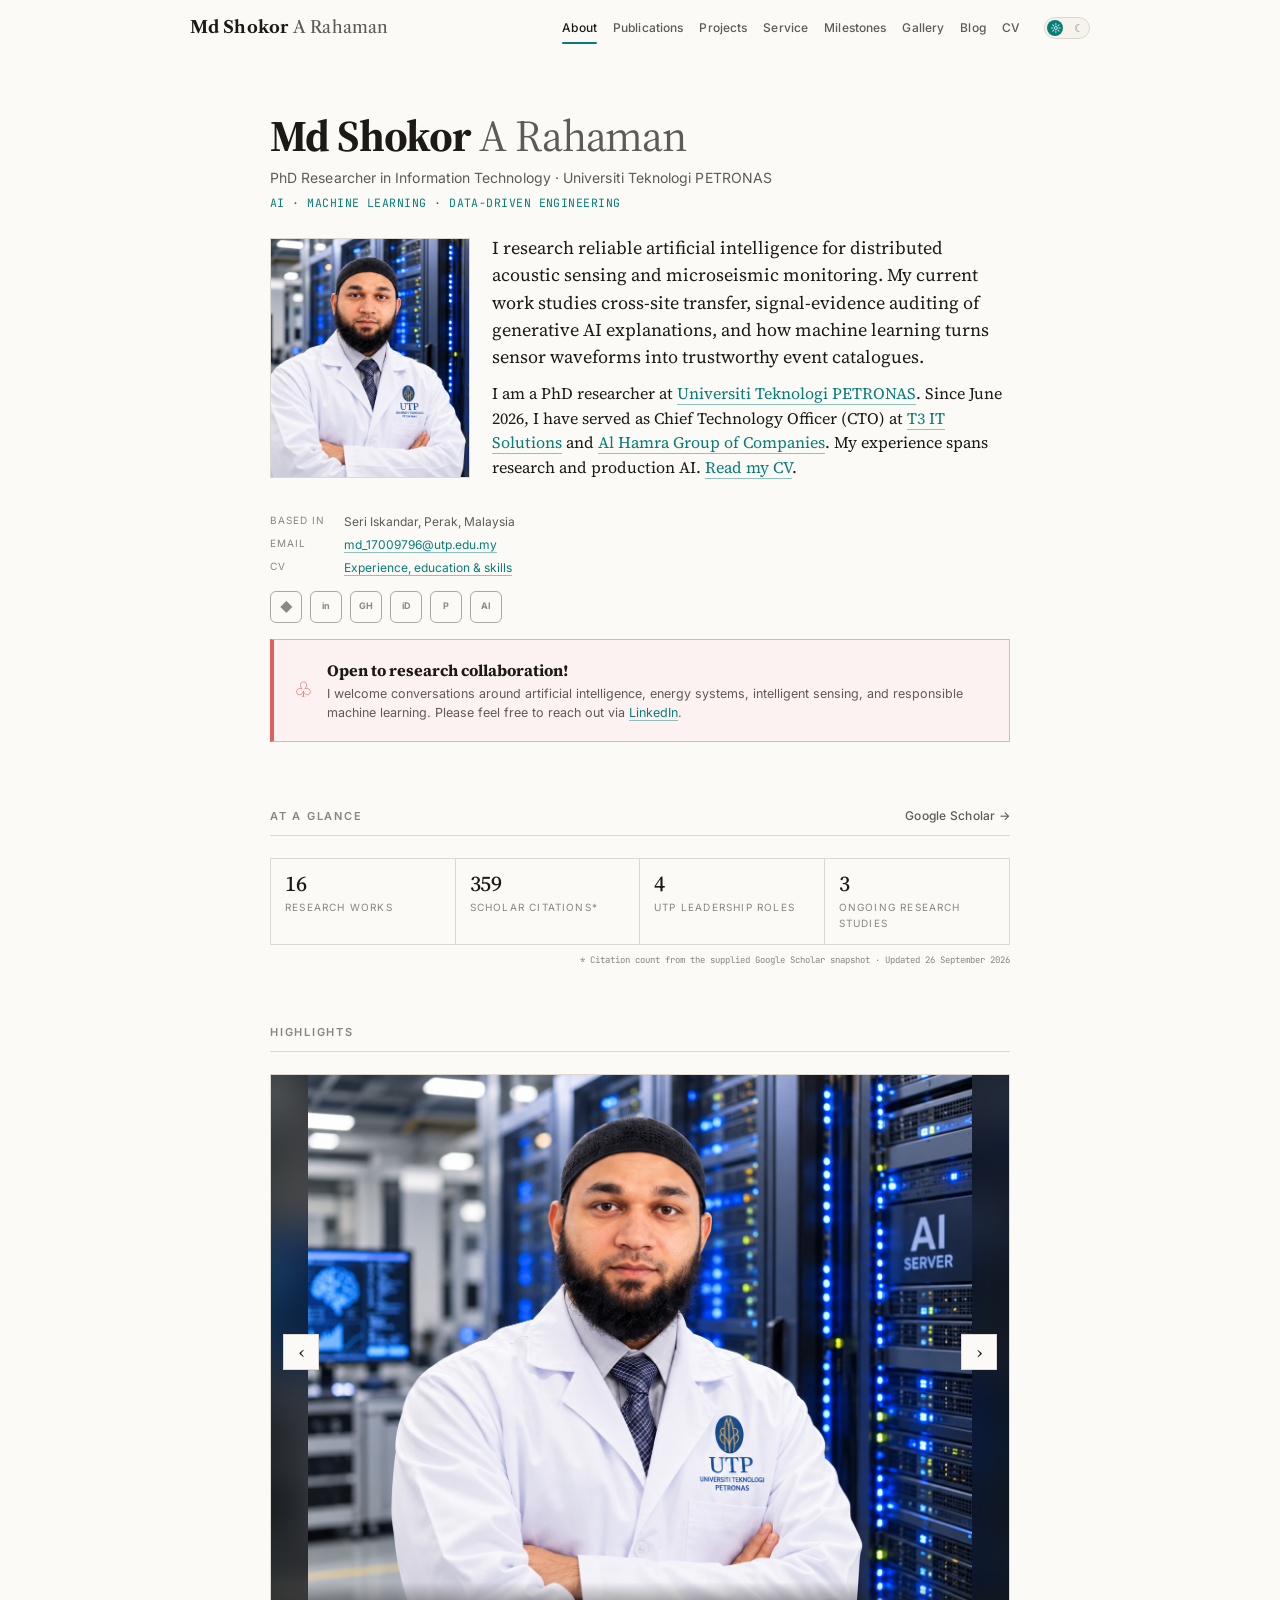
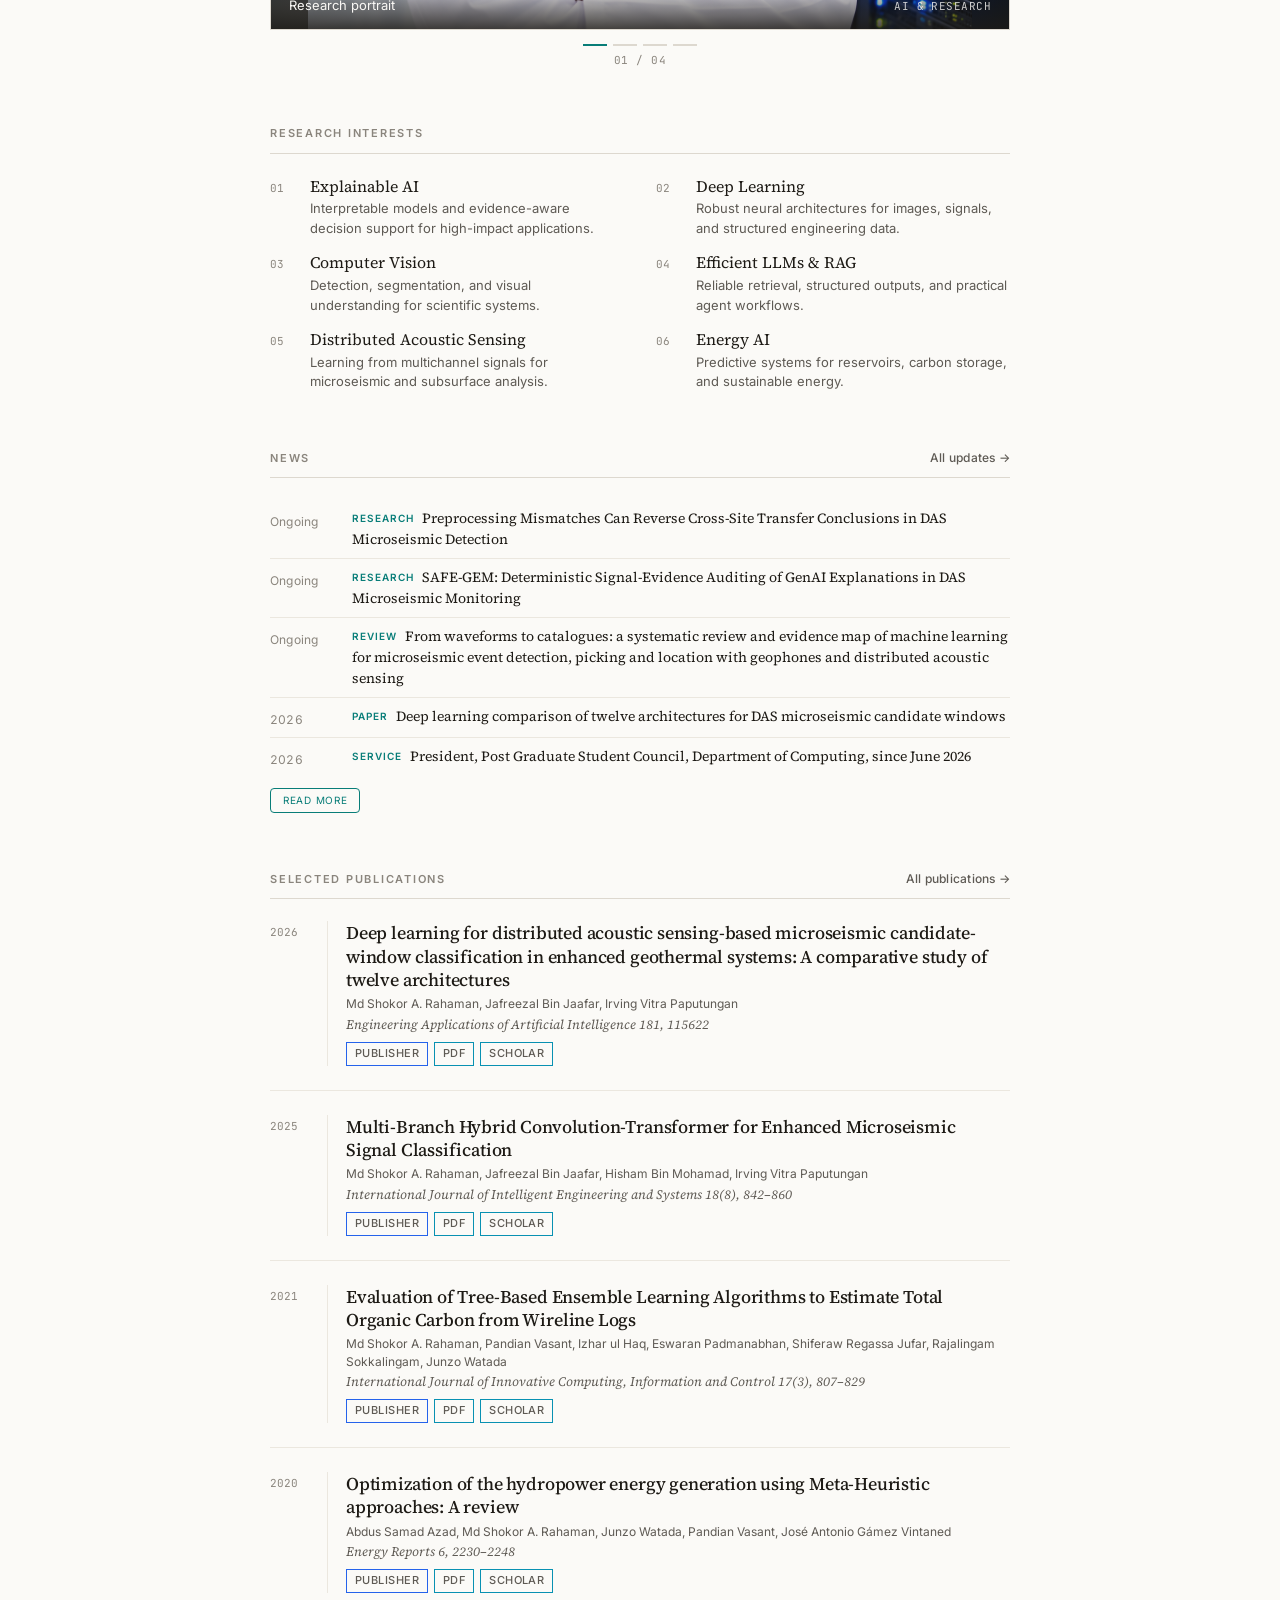
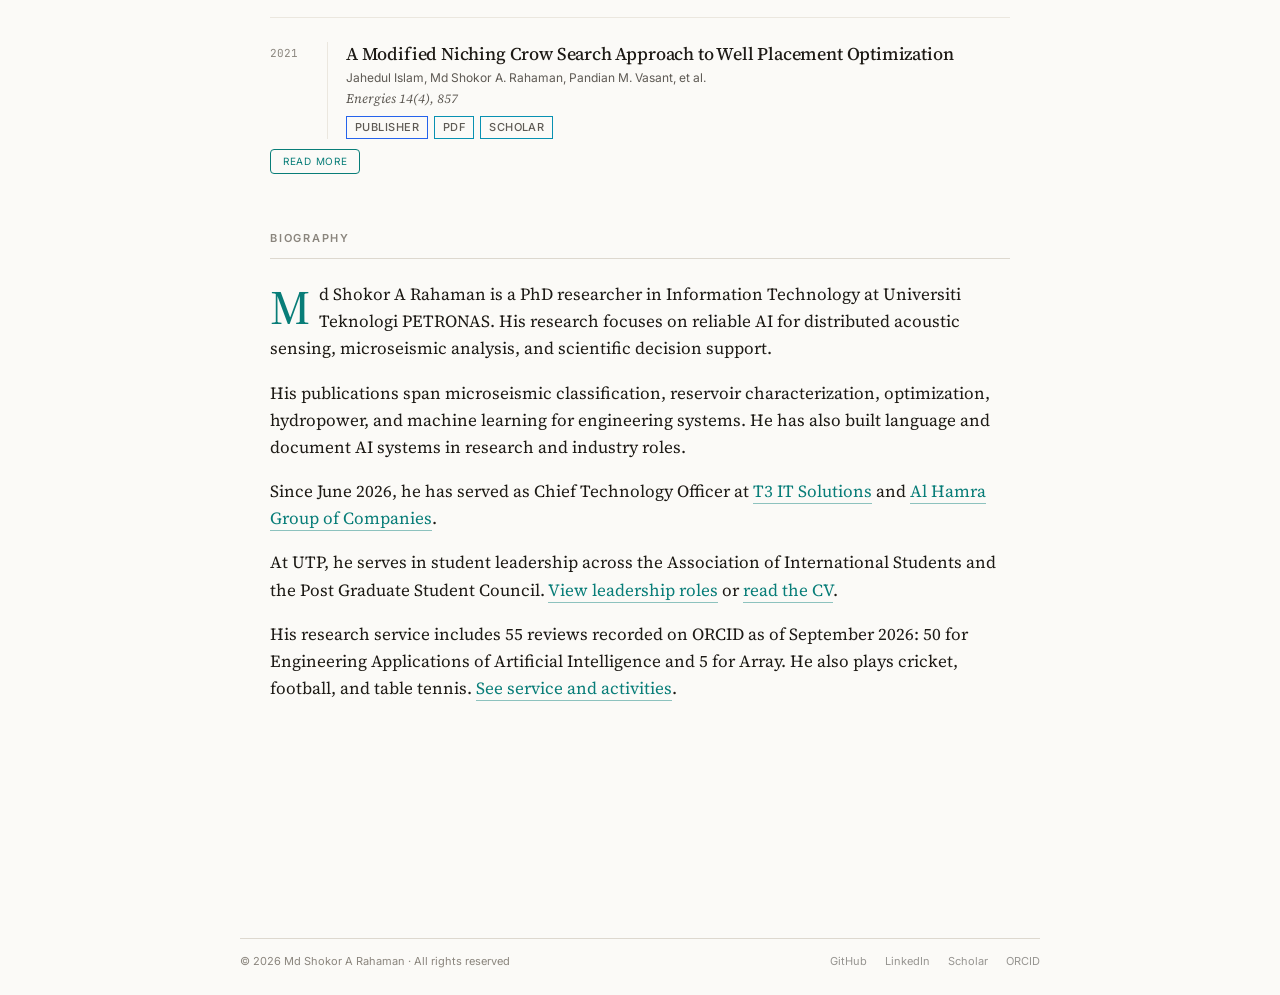
==== commit 8dae39b6: "Add blog page and navigation" ====
--- a/index.html
+++ b/index.html
@@ -11,7 +11,7 @@
 <link crossorigin="" href="https://fonts.gstatic.com" rel="preconnect"/>
 <link href="https://fonts.googleapis.com/css2?family=Inter:wght@400;500;600;700&amp;family=JetBrains+Mono:wght@400;500&amp;family=Libre+Caslon+Text:wght@400;700&amp;family=Source+Serif+4:opsz,wght@8..60,300;8..60,400;8..60,500;8..60,600;8..60,700&amp;display=swap" rel="stylesheet"/>
 <link href="data:image/svg+xml,%3Csvg xmlns='http://www.w3.org/2000/svg' viewBox='0 0 64 64'%3E%3Crect width='64' height='64' rx='12' fill='%23007f79'/%3E%3Cpath d='M15 43V21h7l10 12 10-12h7v22h-7V31L32 42 22 31v12z' fill='white'/%3E%3C/svg%3E" rel="icon" type="image/svg+xml"/>
-<link href="./styles.css" rel="stylesheet"/>
+<link href="./styles.css" rel="stylesheet"/><script defer="" src="/md-shokor-portfolio/assets/enhance.js"></script><script defer="" src="/md-shokor-portfolio/assets/enhance-2.js"></script>
 <script defer="" src="./script.js"></script>
 </head>
 <body>
@@ -41,7 +41,7 @@
 <svg aria-hidden="true" viewbox="0 0 24 24"><path d="M4 6h16M4 12h16M4 18h16"></path></svg><span>More</span>
 </button>
 </nav>
-<div class="mobile-more-menu mobile-only" hidden="" id="mobile-more-menu"><a href="/md-shokor-portfolio/news/">News</a><a href="/md-shokor-portfolio/awards/">Milestones</a><a href="/md-shokor-portfolio/gallery/">Gallery</a><a href="/md-shokor-portfolio/cv/">CV</a></div>
+<div class="mobile-more-menu mobile-only" hidden="" id="mobile-more-menu"><a href="/md-shokor-portfolio/blog/">Blog</a><a href="/md-shokor-portfolio/news/">News</a><a href="/md-shokor-portfolio/awards/">Milestones</a><a href="/md-shokor-portfolio/gallery/">Gallery</a><a href="/md-shokor-portfolio/cv/">CV</a></div>
 <header class="site-header desktop-only">
 <div class="site-header-inner">
 <a aria-label="Md Shokor A Rahaman, home" class="brand-name" href="/md-shokor-portfolio/"><span class="brand-first">Md Shokor</span> <span class="brand-last">A Rahaman</span></a>
@@ -52,7 +52,7 @@
 <a href="/md-shokor-portfolio/service/">Service</a>
 <a href="/md-shokor-portfolio/awards/">Milestones</a>
 <a href="/md-shokor-portfolio/gallery/">Gallery</a>
-<a href="/md-shokor-portfolio/cv/">CV</a><button aria-checked="false" aria-label="Toggle theme" class="theme-switch is-light" role="switch" type="button">
+<a href="/md-shokor-portfolio/blog/">Blog</a><a href="/md-shokor-portfolio/cv/">CV</a><button aria-checked="false" aria-label="Toggle theme" class="theme-switch is-light" role="switch" type="button">
 <span class="theme-switch-thumb"></span><span aria-hidden="true" class="theme-switch-icon theme-switch-sun">☼</span><span aria-hidden="true" class="theme-switch-icon theme-switch-moon">☾</span>
 </button>
 </nav>
--- a/styles.css
+++ b/styles.css
@@ -413,6 +413,31 @@
 .news-page-list .news-row { grid-template-columns: 68px 1fr; padding: 11px 0; }
 .news-page-list .news-body { font-size: 15px; }
 
+/* Blog: a home for original writing, with an honest empty state until a post is supplied. */
+.blog-page { max-width: 880px; }
+.blog-hero { padding: 42px 0 57px; border-bottom: 1px solid var(--rule); }
+.blog-eyebrow,.blog-kicker,.blog-section-heading > span,.blog-theme-num { font-family: var(--font-mono); font-size: 10px; font-weight: 500; letter-spacing: .13em; }
+.blog-eyebrow { margin-bottom: 22px; color: var(--accent-color); }
+.blog-eyebrow span { margin: 0 7px; color: var(--ink-mute); }
+.blog-hero h1 { max-width: 740px; margin-bottom: 20px; font-family: var(--font-brand); font-size: clamp(50px, 8vw, 82px); line-height: 1.05; letter-spacing: -.055em; }
+.blog-hero h1 em { color: var(--accent-color); font-weight: 400; }
+.blog-lede { max-width: 600px; margin-bottom: 0; color: var(--ink-soft); font-size: 20px; line-height: 1.55; }
+.blog-empty { display: grid; grid-template-columns: 88px 1fr; gap: 26px; margin: 44px 0 76px; padding: 36px; border: 1px solid var(--rule); border-radius: 4px; background: linear-gradient(130deg, var(--paper), var(--bg)); }
+.blog-empty-mark { width: 66px; height: 66px; display: grid; place-items: center; border: 1px solid var(--rule); border-radius: 50%; color: var(--accent-color); font-family: var(--font-serif); font-size: 36px; line-height: 1; }
+.blog-kicker { margin: 2px 0 9px; color: var(--accent-color); }
+.blog-empty h2 { margin-bottom: 11px; font-family: var(--font-heading); font-size: 30px; font-weight: 400; line-height: 1.2; }
+.blog-empty p:not(.blog-kicker) { max-width: 520px; margin-bottom: 22px; color: var(--ink-soft); font-size: 16px; }
+.blog-empty-links { display: flex; flex-wrap: wrap; gap: 11px 24px; font-family: var(--font-sans); font-size: 12px; font-weight: 600; }
+.blog-empty-links a { border-bottom: none; }
+.blog-empty-links a:hover { text-decoration: underline; }
+.blog-section-heading { display: flex; align-items: baseline; justify-content: space-between; gap: 16px; padding-bottom: 15px; border-bottom: 1px solid var(--rule); }
+.blog-section-heading > span { color: var(--accent-color); }
+.blog-section-heading h2 { margin: 0; font-family: var(--font-heading); font-size: 26px; font-weight: 400; }
+.blog-theme-grid { display: grid; grid-template-columns: repeat(3, 1fr); gap: 28px; padding-top: 25px; }
+.blog-theme-num { color: var(--ink-mute); }
+.blog-theme-grid h3 { margin: 14px 0 8px; font-family: var(--font-heading); font-size: 21px; font-weight: 500; }
+.blog-theme-grid p { margin: 0; color: var(--ink-soft); font-size: 14px; line-height: 1.6; }
+
 @media (max-width: 720px) {
   .inner-page { max-width: 390px; padding: 42px 22px 120px; }
   .page-heading { margin-bottom: 22px; padding-bottom: 20px; }
@@ -448,4 +473,17 @@
   .cv-skills dd { margin-bottom: 9px; }
   .news-page-list .news-row { grid-template-columns: 64px 1fr; gap: 10px; }
   .news-page-list .news-body { font-size: 13px; }
-}
+  .blog-hero { padding: 16px 0 34px; }
+  .blog-eyebrow { font-size: 9px; }
+  .blog-hero h1 { font-size: 48px; }
+  .blog-lede { font-size: 16px; }
+  .blog-empty { grid-template-columns: 1fr; gap: 18px; margin: 30px 0 52px; padding: 23px; }
+  .blog-empty-mark { width: 52px; height: 52px; font-size: 28px; }
+  .blog-empty h2 { font-size: 25px; }
+  .blog-empty p:not(.blog-kicker) { font-size: 14px; }
+  .blog-section-heading { display: block; }
+  .blog-section-heading h2 { margin-top: 5px; font-size: 24px; }
+  .blog-theme-grid { grid-template-columns: 1fr; gap: 0; padding-top: 0; }
+  .blog-theme-grid > div { padding: 20px 0; border-bottom: 1px solid var(--rule-soft); }
+  .blog-theme-grid h3 { margin-top: 7px; }
+}
